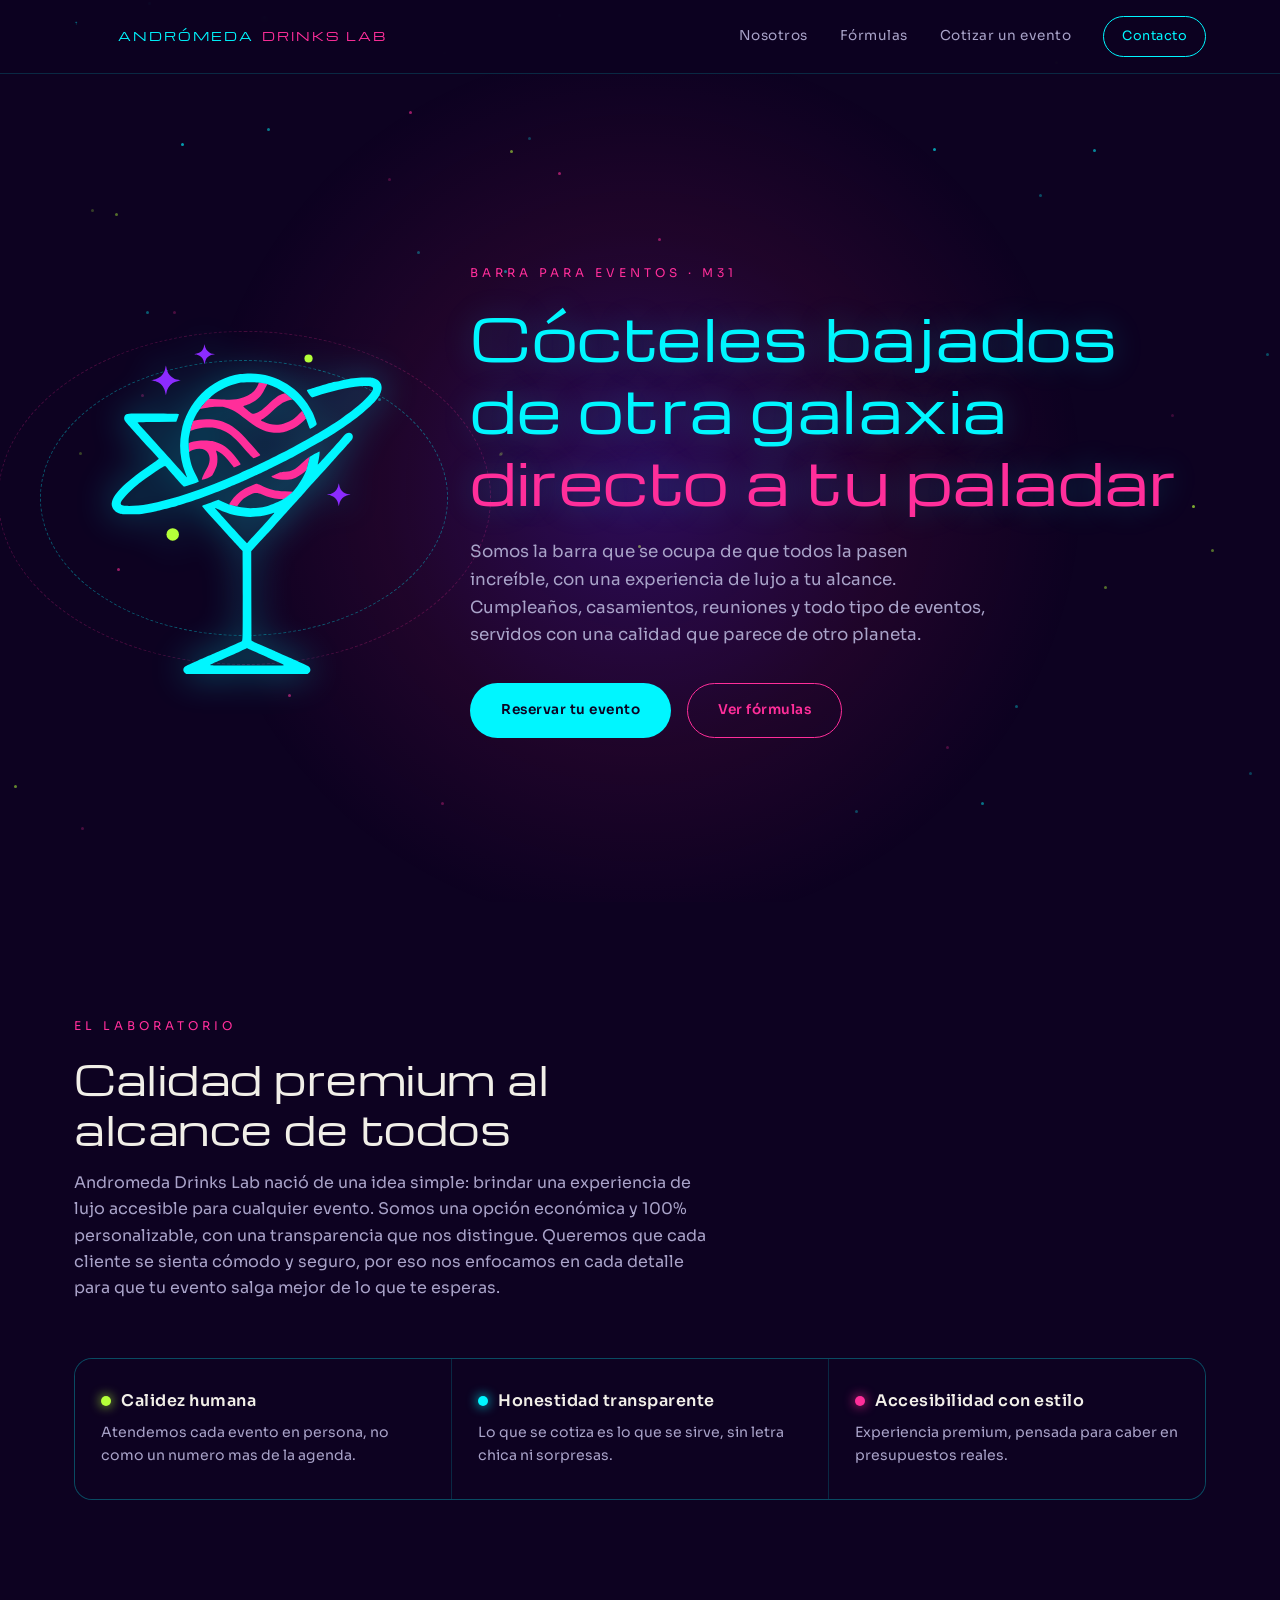
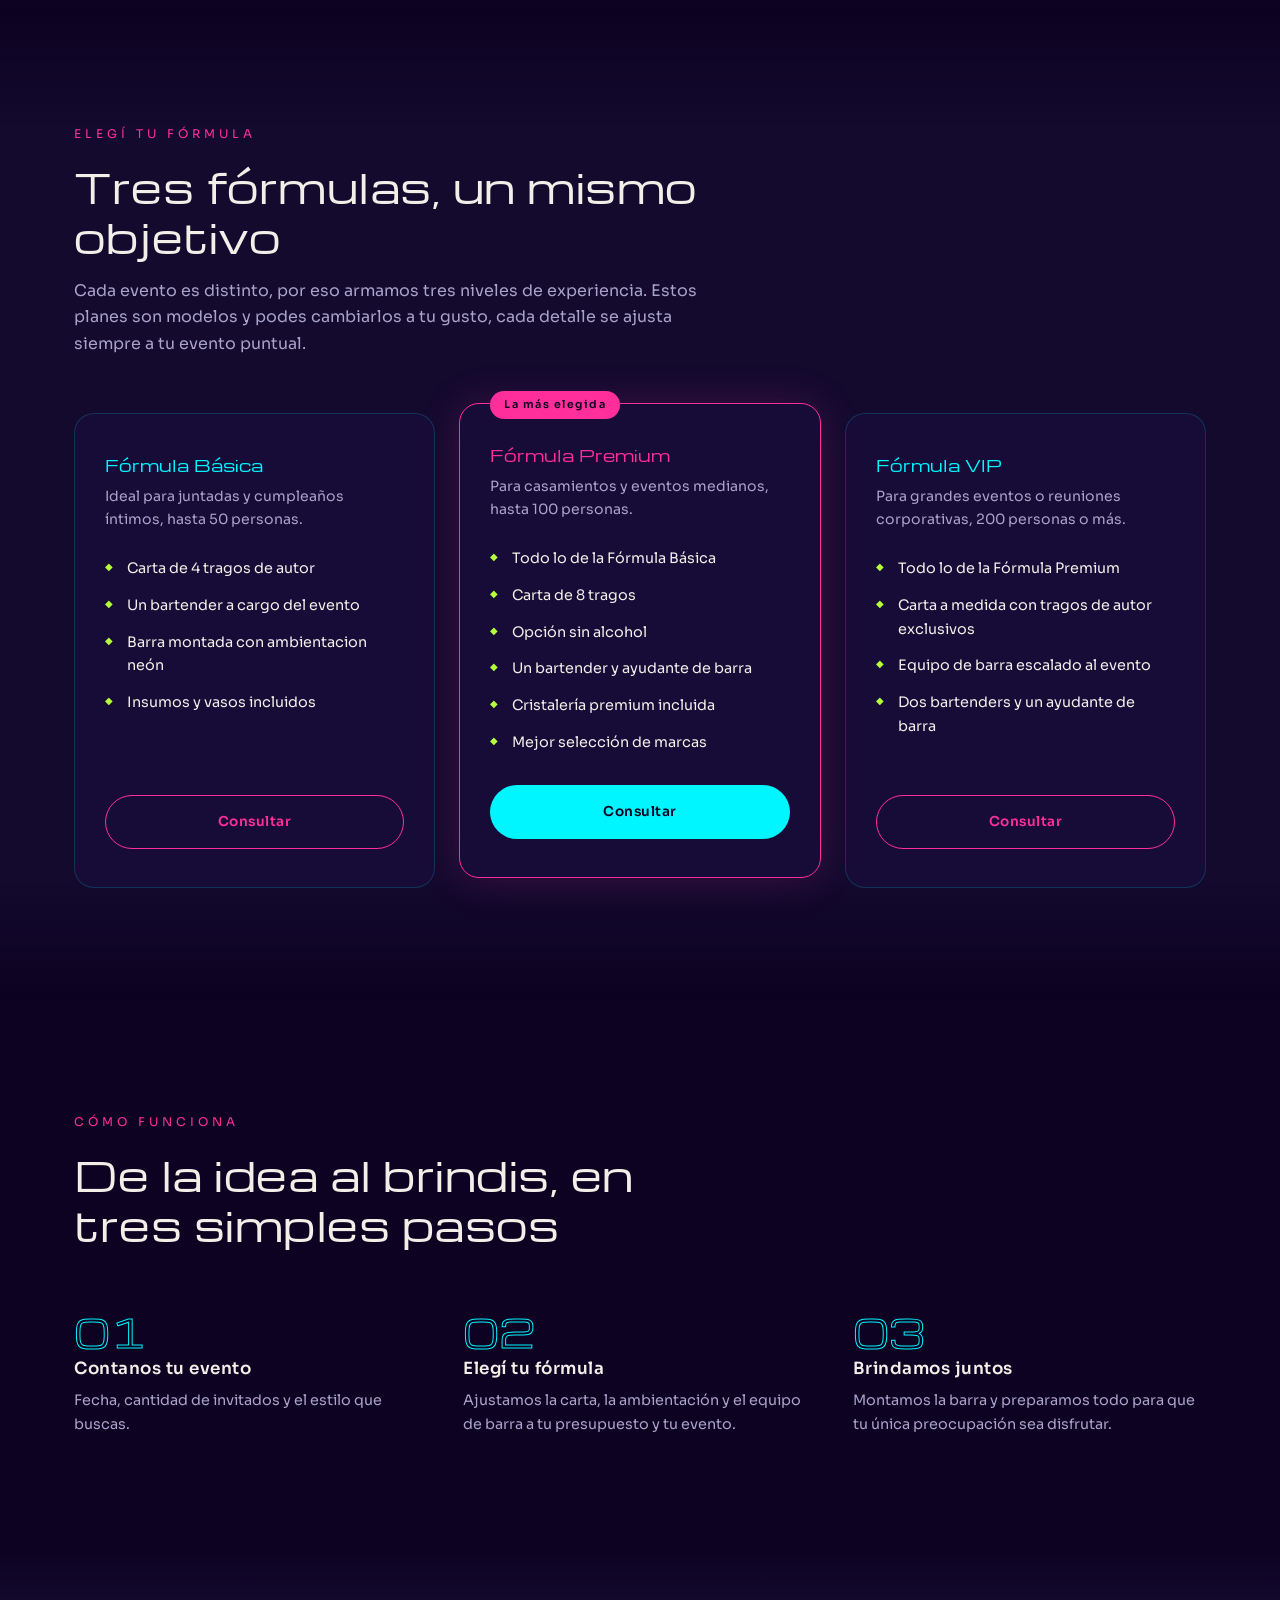
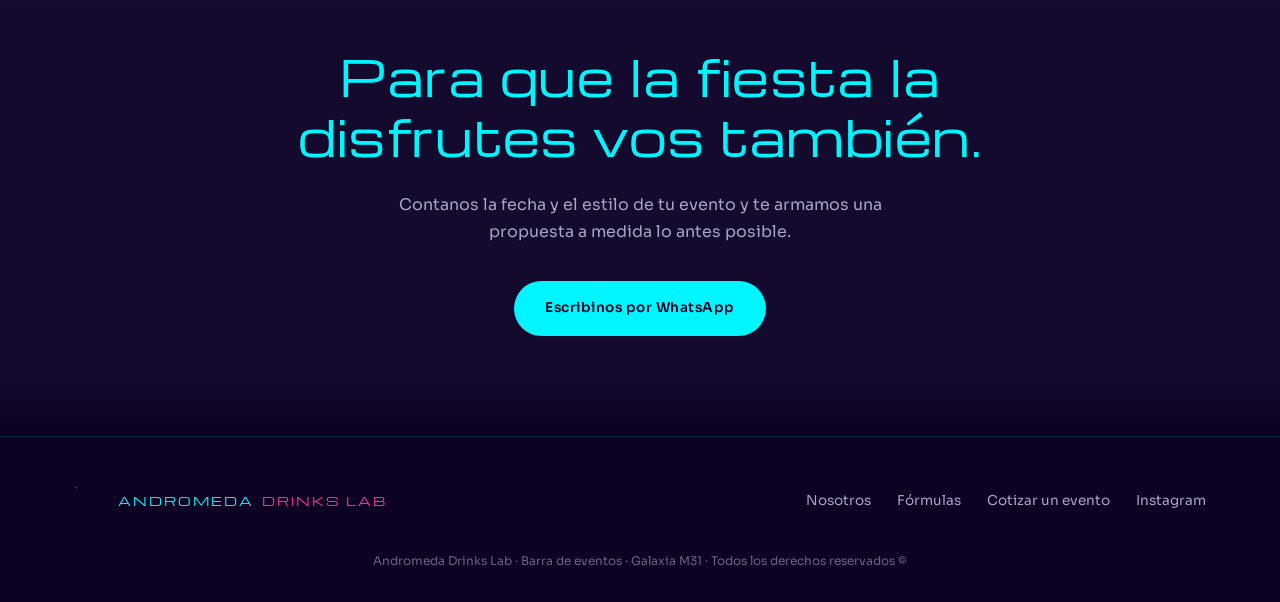
==== index.html @ 2e3776f7 "first commit" ====
<!DOCTYPE html>
<html lang="es">
<head>
<meta charset="UTF-8">
<meta name="viewport" content="width=device-width, initial-scale=1.0">
<title>Andromeda Drinks Lab — Barra de eventos</title>
<meta name="description" content="Barra de tragos profesional para eventos. Cotización a medida y atención personalizada para casamientos, cumpleaños y eventos corporativos">
<link rel="icon" type="image/svg+xml" href="andromeda-icono-color.svg">
<link rel="icon" type="image/png" href="logo.png">
<link rel="preconnect" href="https://fonts.googleapis.com">
<link rel="preconnect" href="https://fonts.gstatic.com" crossorigin>
<link href="https://fonts.googleapis.com/css2?family=Michroma&family=Sora:wght@200;300;400;500;600;700&display=swap" rel="stylesheet">
<link rel="stylesheet" href="styles.css">
</head>
<body>

<div class="stars" id="stars"></div>

<header>
  <nav>
    <div class="brand">
      <svg viewBox="0 0 500 500" xmlns="http://www.w3.org/2000/svg" aria-hidden="true">
        <path d="M 22.491758,67.799839 C 22.215700000000002,67.523781 22.256689,67.06609200000001 22.572808000000002,66.894852 C 22.720613000000004,66.814782 24.480835000000003,66.039899 26.484412000000003,65.172881 L 30.127280000000003,63.596485 L 30.155400000000004,57.043152 L 30.183520000000005,50.489819 L 27.497894000000006,47.64642 C 26.020799000000007,46.082551 24.812584000000005,44.765744 24.812970000000007,44.720182 C 24.813357000000007,44.674622 25.306905000000008,44.456286 25.909744000000007,44.234994 L 27.005816000000006,43.832644 L 27.668038000000006,44.157428 L 28.330260000000006,44.482212000000004 L 28.512136000000005,44.201463000000004 C 29.148084000000004,43.21979400000001 30.008060000000004,42.558396 31.365927000000006,42.006646 L 32.10029800000001,41.708244 L 32.67158400000001,41.997736 C 33.52323400000001,42.429300000000005 34.46952100000001,42.670816 35.69125000000001,42.76843100000001 L 36.78494700000001,42.855821000000006 L 37.33304700000001,42.234151000000004 C 37.93892700000001,41.546946000000005 38.786547000000006,40.211255 38.786547000000006,39.943706000000006 C 38.786547000000006,39.837836 38.605942000000006,39.935506000000004 38.314176,40.19906 C 37.644789,40.803812 36.940122,41.130714000000005 36.151836,41.202194000000006 C 35.470154,41.26400400000001 34.305084,41.06420800000001 34.181538,40.864306000000006 C 34.076487,40.69433000000001 35.424663,40.15866400000001 35.96475,40.155789000000006 C 36.633097,40.15218900000001 37.358912000000004,39.800760000000004 37.979525,39.18014600000001 C 38.475678,38.683994000000006 40.064084,37.650208000000006 40.330267,37.650208000000006 C 40.488569999999996,37.650208000000006 40.489101,37.910976000000005 40.332167,38.591618000000004 C 40.265806999999995,38.879475000000006 40.230658,39.134147000000006 40.254067,39.157557000000004 C 40.277477,39.180967 41.045239,38.382705 41.960206,37.383644000000004 C 44.133261,35.010863 44.121532,35.022566000000005 44.326451,35.022566000000005 C 44.575217,35.022566000000005 44.877884,35.355501000000004 44.877884,35.629144000000004 C 44.877884,35.765804 43.473738000000004,37.38785 41.444033000000005,39.595874 C 39.555415,41.650415 37.545905000000005,43.840229 36.978455000000004,44.462128 C 36.411004000000005,45.084027999999996 34.919643,46.694673 33.664318,48.041339 L 31.38191,50.489824 L 31.381634000000002,57.035643 L 31.381358000000002,63.581461 L 32.008409,63.854304 C 32.353287,64.004367 34.101108,64.762078 35.892455,65.538106 C 38.735597999999996,66.76978199999999 39.159034,66.987251 39.224872999999995,67.249574 C 39.281532999999996,67.47534499999999 39.233073,67.60448 39.030181999999996,67.76880799999999 C 38.774342,67.975974 38.335187999999995,67.987533 30.719745999999997,67.987533 C 23.569615,67.987533 22.658644999999996,67.966753 22.491735999999996,67.799844 L 22.491758,67.799839 M 35.536771,66.666888 C 35.424513000000005,66.601438 34.309258,66.09627 33.058427,65.544284 L 30.784188,64.540673 L 28.509949,65.544284 C 27.259117999999997,66.09627 26.143863,66.601442 26.031605,66.666888 C 25.893698999999998,66.747288 27.435146,66.785881 30.784188,66.785881 C 34.13323,66.785881 35.674678,66.747291 35.536771,66.666888 M 32.625987,47.542363 C 33.58373,46.512482 34.367337,45.645235 34.367337,45.615147 C 34.367337,45.585057 33.977669,45.667947 33.501409,45.799341 C 32.869328,45.973726 32.264554000000004,46.038534999999996 31.261941000000004,46.039327 C 29.722208000000002,46.040527 28.778304000000006,45.858042 27.500063000000004,45.311976 C 27.040460000000003,45.115634 26.645177000000004,44.974235 26.621656000000005,44.997756 C 26.554446000000006,45.064966000000005 30.701517000000006,49.482622000000006 30.798236000000006,49.44684 C 30.845756000000005,49.42926 31.668245000000006,48.572244000000005 32.62598700000001,47.542363 L 32.625987,47.542363 M 33.208523,44.747564000000004 C 33.608352,44.643959 34.28795,44.392842 34.718742,44.18952900000001 C 35.370436,43.88195900000001 35.451845,43.81305700000001 35.203405,43.779320000000006 C 34.224484999999994,43.646387000000004 33.38675,43.44381800000001 32.732104,43.181746000000004 C 31.992045,42.88548 31.982827999999998,42.884876000000006 31.359579,43.091886 C 30.919381,43.238096000000006 30.543832000000002,43.488579 30.101241,43.93117 C 29.424625000000002,44.607786000000004 29.351402,44.767895 29.679384000000002,44.853606 C 30.216133000000003,44.993873 32.525808000000005,44.924476 33.208523,44.747563 L 33.208523,44.747564000000004 M 20.39305699999997,48.87738100000002 C 19.88349399999997,48.36781800000002 20.22521199999997,47.563560000000024 20.95128199999997,47.563560000000024 C 21.40296199999997,47.563560000000024 21.70687799999997,47.88889200000003 21.70687799999997,48.372401000000025 C 21.70687799999997,49.03862700000003 20.874308999999972,49.35863400000002 20.39305699999997,48.87738100000003 L 20.39305699999997,48.87738100000002 M 13.74427599999997,45.64092700000002 C 13.24886699999997,45.49749800000002 12.74900699999997,44.896481000000016 12.74900699999997,44.44424300000002 C 12.74900699999997,43.31440100000002 14.58817099999997,41.46973600000002 17.91471299999997,39.26308500000002 C 18.48950899999997,38.881796000000016 18.95979799999997,38.536633000000016 18.95979799999997,38.496057000000015 C 18.95979799999997,38.455477000000016 17.99032599999997,37.375168000000016 16.805415999999973,36.095360000000014 C 15.620505999999972,34.815553000000016 14.590680999999972,33.64750700000001 14.516916999999973,33.49970200000001 C 14.417446999999973,33.30039400000001 14.417946999999973,33.15382300000002 14.518816999999972,32.93237000000001 L 14.654865999999972,32.633775000000014 L 18.18890499999997,32.633775000000014 L 21.72294399999997,32.633775000000014 L 21.63922399999997,32.90251100000001 C 21.36320699999997,33.78854600000001 21.64592399999997,33.70871900000001 18.78356099999997,33.70871900000001 C 17.36957799999997,33.70871900000001 16.21268199999997,33.75240900000001 16.21268199999997,33.80580900000001 C 16.21268199999997,33.859209000000014 16.37866599999997,34.060761000000014 16.58153499999997,34.25370200000001 C 16.78440399999997,34.44664300000001 18.24484099999997,36.01506400000001 19.82694999999997,37.73908300000001 C 21.409059999999972,39.463102000000006 22.722475999999972,40.85470000000001 22.74565199999997,40.831523000000004 C 22.76883199999997,40.808343 22.67565199999997,40.527779 22.53859699999997,40.20803900000001 C 21.90532999999997,38.73068500000001 21.74946299999997,36.18647300000001 22.18732999999997,34.47431100000001 C 23.01913599999997,31.221762000000005 25.39756799999997,28.72921300000001 28.63426399999997,27.71805400000001 C 29.40504799999997,27.47725800000001 29.77172299999997,27.43885100000001 31.261905999999968,27.442830000000008 C 32.911213999999966,27.44723000000001 33.050020999999965,27.466700000000007 34.174097999999965,27.851332000000006 C 36.63513899999997,28.693429000000005 38.506488999999966,30.36836900000001 39.56076499999997,32.672630000000005 C 40.17072299999997,34.005774 40.17059299999997,34.004129000000006 39.688627999999966,34.30200000000001 C 39.21824699999996,34.592712000000006 39.085373999999966,34.561141000000006 38.97795399999997,34.133146 C 38.93730399999997,33.971195 38.85042699999997,33.697651 38.78488799999997,33.525271000000004 L 38.66572699999997,33.211853000000005 L 38.11006899999997,33.700963 C 36.94532399999997,34.726212000000004 35.250570999999965,35.253769 33.85264199999997,35.026250000000005 C 32.890691999999966,34.869689 31.852537999999967,34.323885000000004 30.601728999999967,33.3171 C 30.012025999999967,32.842444 29.180298999999966,32.295376000000005 28.753446999999966,32.101393 C 28.041941999999967,31.77805 27.842130999999966,31.744679 26.352519999999966,31.700407000000002 L 24.727686999999968,31.652117 L 24.486684999999966,31.993648 C 24.354133999999966,32.181489 24.099679999999967,32.624921 23.921232999999965,32.979051 C 23.640869999999964,33.535433 23.626616999999964,33.610368 23.816336999999965,33.530525 C 24.222509999999964,33.359589 26.003787999999965,33.318799999999996 26.755364999999966,33.463224999999994 C 27.164693999999965,33.54188499999999 27.882612999999967,33.793654 28.350739999999966,34.02271699999999 C 29.193762999999965,34.43522399999999 29.951165999999965,35.12401199999999 31.969502999999968,37.31364899999999 L 32.595100999999964,37.992341999999994 L 32.23303099999996,38.17957599999999 C 32.03389199999996,38.28255499999999 31.79372299999996,38.36680999999999 31.699320999999962,38.36680999999999 C 31.604920999999962,38.36680999999999 31.05361099999996,37.84277499999999 30.474191999999963,37.202286999999984 C 29.894771999999964,36.561798999999986 29.203442999999965,35.85486499999998 28.937903999999964,35.63132299999998 C 27.800279999999965,34.67361999999998 26.074722999999963,34.195042999999984 24.605511999999965,34.42975099999998 C 23.233479999999965,34.64893399999998 23.071852999999965,34.812640999999985 23.034795999999965,36.020682999999984 C 23.022765999999965,36.412899999999986 23.051685999999965,36.469450999999985 23.229414999999964,36.40124999999998 C 23.809748999999965,36.17855499999998 24.720232999999965,36.07341599999998 25.566242999999965,36.131402999999985 C 27.133184999999965,36.23880299999998 28.414562999999966,37.046818999999985 29.570483999999965,38.65640999999999 L 29.966234999999966,39.20748399999999 L 29.528009999999966,39.390585999999985 C 29.286985999999967,39.49129199999999 29.049021999999965,39.557439999999986 28.999202999999966,39.53758099999998 C 28.949382999999965,39.51772099999998 28.669548999999964,39.20656699999998 28.377347999999966,38.84612399999998 C 27.870573999999966,38.220995999999985 26.937333999999964,37.41130399999998 26.723593999999967,37.41130399999998 C 26.668303999999967,37.41130399999998 26.678203999999965,37.61100399999998 26.745603999999968,37.85508199999998 C 26.91953999999997,38.48502599999998 26.81306399999997,39.283822999999984 26.449242999999967,40.07852299999998 C 26.136088999999966,40.762543999999984 25.96771399999997,40.89653099999998 25.080977999999966,41.16735099999998 C 24.691131999999968,41.286414999999984 24.733659999999965,41.064028999999984 25.309900999999968,39.97028799999998 C 25.88387199999997,38.88085799999998 25.96112699999997,38.205035999999986 25.57136999999997,37.682997999999984 C 25.218552999999968,37.21043799999998 24.79308799999997,37.11518899999999 23.83910199999997,37.29519299999998 C 23.21362199999997,37.41321199999998 23.020666999999968,37.49691699999998 23.020666999999968,37.650232999999986 C 23.020666999999968,38.13445499999999 23.53750599999997,39.80300599999998 23.921817999999966,40.55948699999998 C 24.152638999999965,41.01383599999998 24.316632999999968,41.41043599999998 24.286248999999966,41.44081899999998 C 24.172592999999967,41.55447499999998 22.643512999999967,42.06900599999998 22.447902999999965,42.05941699999998 C 22.335930999999963,42.053916999999984 21.713359999999966,41.46270899999998 21.064410999999964,40.745595999999985 C 20.415460999999965,40.02848299999999 19.829351999999965,39.441754999999986 19.761945999999963,39.441754999999986 C 19.552224999999964,39.441754999999986 17.298211999999964,40.99236999999999 16.05911299999996,41.989063999999985 C 14.83759099999996,42.97161999999999 13.94335799999996,43.96293799999999 13.94335799999996,44.33451999999998 C 13.94335799999996,45.182211999999986 18.67791599999996,44.43821699999998 23.43870099999996,42.842407999999985 C 30.03698399999996,40.63067299999999 39.503568999999956,35.97061399999998 44.15833199999996,32.642879999999984 C 45.54179399999996,31.653829999999985 47.01282899999996,30.311463999999983 47.40035799999996,29.684428999999984 C 47.76723599999996,29.090807999999985 47.60716499999996,28.996666999999984 46.267448999999964,29.018140999999982 C 45.002793999999966,29.038410999999982 43.04293699999997,29.41421899999998 40.876690999999965,30.051830999999982 L 39.443431999999966,30.473695999999983 L 39.11390199999997,30.093839999999982 C 38.93265999999997,29.884918999999982 38.80131699999997,29.663145999999983 38.822028999999965,29.601011999999983 C 38.962304999999965,29.180184999999984 44.709296999999964,27.858831999999982 46.407541999999964,27.856944999999982 C 48.31462799999996,27.854844999999983 49.11347899999996,28.71805399999998 48.45782599999996,30.07245199999998 C 46.88704299999996,33.31725799999998 33.87717399999996,40.548085999999984 23.33149499999996,44.03755699999998 C 19.05804699999996,45.45160299999998 15.275385999999962,46.08421299999998 13.744243999999961,45.64092499999998 L 13.74427599999997,45.64092700000002 M 36.278349,33.672251 C 36.639649999999996,33.500077000000005 37.203996,33.120413 37.532451,32.828553 C 38.112173,32.313423 38.124402,32.289124 37.950485,31.997929 C 37.851945,31.832946 37.570179,31.481317 37.32433,31.216532 L 36.877333,30.735105 L 36.249386,30.920799000000002 C 35.373867000000004,31.179703000000003 35.244640000000004,31.261066000000003 34.367337,32.10575 C 33.940345,32.516866 33.350529,32.989670000000004 33.056634,33.156425 L 32.52228,33.459617 L 33.056634,33.689618 C 33.350529,33.816119 33.671609000000004,33.951795000000004 33.770145,33.991121 C 34.201827,34.163405 35.628212,33.982021 36.278349,33.672251 M 32.353255,32.386547 C 32.619788,32.250572 33.259707,31.744814 33.775296,31.26264 C 34.416447,30.663043000000002 34.908764999999995,30.312834000000002 35.332978,30.154588 L 35.953226,29.923215 L 35.29553,29.54692 C 34.686527,29.198484 33.753483,28.811749 33.521841,28.811749 C 33.467481,28.811749 33.319619,29.040174999999998 33.193254,29.319361999999998 C 33.066889,29.598549 32.767720000000004,30.051727 32.528435,30.326424999999997 C 32.096588000000004,30.822179999999996 30.828414000000002,31.558829999999997 30.406796,31.558829999999997 C 30.070146,31.558829999999997 30.149850999999998,31.698024999999998 30.761218,32.177786 C 31.412881,32.689169 31.689075,32.725386 32.353255,32.386547 M 30.246715999999996,30.542315 C 31.078418999999997,30.265648 31.675852999999996,29.829652999999997 32.099332,29.190317 C 32.423497999999995,28.700915000000002 32.440186999999995,28.633057 32.261036,28.532799 C 31.931645999999997,28.348463000000002 29.733686,28.526599 28.813456,28.812249 C 27.864545999999997,29.106778000000002 26.742594999999998,29.699676 26.126095,30.232393000000002 L 25.708061,30.593616 L 26.364972,30.607326 C 26.726272,30.614826 27.263745,30.667396 27.559354000000003,30.724064000000002 C 28.294837,30.865054 29.527041000000004,30.781724 30.246716000000003,30.542318 L 30.246715999999996,30.542315 M 42.941084999999994,44.744986999999995 C 42.906845,44.68576699999999 42.811963999999996,44.43005599999999 42.730247999999996,44.176731 C 42.605424,43.789773 42.484812999999995,43.673393999999995 41.975789999999996,43.448747999999995 C 41.383255,43.187245999999995 41.377247,43.17951299999999 41.703087999999994,43.09773199999999 C 42.253933999999994,42.959478999999995 42.58868,42.671544999999995 42.736411,42.20891399999999 C 42.933916999999994,41.59040699999999 43.049752999999995,41.511520999999995 43.142225999999994,41.93254699999999 C 43.261692,42.47646999999999 43.63851699999999,42.88239399999999 44.172501,43.04237899999999 L 44.648664,43.18504099999999 L 44.016794999999995,43.49314799999999 C 43.479150999999995,43.755309999999994 43.356477,43.879645999999994 43.194137,44.32695299999999 C 43.089202,44.616086999999986 42.975328999999995,44.80420199999999 42.941085,44.74498699999999 L 42.941084999999994,44.744986999999995 M 19.709252,29.406227 C 19.488601,28.883961 19.376617,28.771359 18.844184,28.536381 L 18.232578,28.266463 L 18.8378,28.010764 C 19.369944,27.785939000000003 19.477335,27.678251000000003 19.727205,27.118895000000002 L 20.011389,26.482724 L 20.144969,26.841039000000002 C 20.415357,27.566329000000003 20.564287,27.740774000000002 21.132255,27.997463000000003 L 21.712508,28.259705000000004 L 21.126048,28.538437000000005 C 20.632916,28.772813000000006 20.498891,28.911774000000005 20.283846,29.411661000000006 C 20.143187,29.738632000000006 20.01339,30.006153000000005 19.995408,30.006153000000005 C 19.977428,30.006153000000005 19.848656000000002,29.736186000000004 19.709252000000003,29.406227000000005 L 19.709252,29.406227 M 24.930486,25.64294 C 24.820108,25.308493 24.673369,25.154753 24.30869,24.991482 L 23.831366,24.777777 L 24.273819,24.631755000000002 C 24.612665,24.519925 24.766036,24.37458 24.928791,24.011056000000004 L 25.141309,23.536380000000005 L 25.364966,23.994326000000004 C 25.501772,24.274442000000004 25.74164,24.524089000000004 25.98267,24.637212000000005 L 26.376718,24.822150000000004 L 25.98267,24.995527000000003 C 25.755903,25.095297000000002 25.50433,25.337702000000004 25.390062,25.566527000000004 C 25.10957,26.128223000000006 25.091628,26.131206000000006 24.930486000000002,25.642937000000003 L 24.930486,25.64294 M 38.627302,25.746188 C 38.497527,25.616412 38.536512,25.168127 38.691002,25.013633 C 39.077185,24.62745 39.735352,25.222994 39.386679,25.643119 C 39.232620000000004,25.828749 38.772336,25.891222 38.627302,25.746188" fill="#00F6FF" fill-rule="evenodd"/>
      </svg>
      <div class="brand-word">ANDRÓMEDA<span>DRINKS LAB</span></div>
    </div>
    <button class="nav-toggle" id="navToggle" aria-label="Abrir menú" aria-expanded="false">&#9776;</button>
    <div class="nav-links" id="navLinks">
      <a href="#proposito">Nosotros</a>
      <a href="#planes">Fórmulas</a>
      <a href="#proceso">Cotizar un evento</a>
      <a href="https://wa.me/5491149477907" target="_blank" rel="noopener noreferrer" class="nav-cta">Contacto</a>
    </div>
  </nav>
</header>

<main>
  <section class="hero">
    <div class="hero-glow" aria-hidden="true"></div>
    <div class="wrap hero-inner">
      <div class="hero-icon-wrap">
        <div class="orbit-ring" aria-hidden="true"></div>
        <div class="orbit-ring two" aria-hidden="true"></div>
        <svg viewBox="0 0 500 500" xmlns="http://www.w3.org/2000/svg" aria-hidden="true">
          <path d="M 22.491758,67.799839 C 22.215700000000002,67.523781 22.256689,67.06609200000001 22.572808000000002,66.894852 C 22.720613000000004,66.814782 24.480835000000003,66.039899 26.484412000000003,65.172881 L 30.127280000000003,63.596485 L 30.155400000000004,57.043152 L 30.183520000000005,50.489819 L 27.497894000000006,47.64642 C 26.020799000000007,46.082551 24.812584000000005,44.765744 24.812970000000007,44.720182 C 24.813357000000007,44.674622 25.306905000000008,44.456286 25.909744000000007,44.234994 L 27.005816000000006,43.832644 L 27.668038000000006,44.157428 L 28.330260000000006,44.482212000000004 L 28.512136000000005,44.201463000000004 C 29.148084000000004,43.21979400000001 30.008060000000004,42.558396 31.365927000000006,42.006646 L 32.10029800000001,41.708244 L 32.67158400000001,41.997736 C 33.52323400000001,42.429300000000005 34.46952100000001,42.670816 35.69125000000001,42.76843100000001 L 36.78494700000001,42.855821000000006 L 37.33304700000001,42.234151000000004 C 37.93892700000001,41.546946000000005 38.786547000000006,40.211255 38.786547000000006,39.943706000000006 C 38.786547000000006,39.837836 38.605942000000006,39.935506000000004 38.314176,40.19906 C 37.644789,40.803812 36.940122,41.130714000000005 36.151836,41.202194000000006 C 35.470154,41.26400400000001 34.305084,41.06420800000001 34.181538,40.864306000000006 C 34.076487,40.69433000000001 35.424663,40.15866400000001 35.96475,40.155789000000006 C 36.633097,40.15218900000001 37.358912000000004,39.800760000000004 37.979525,39.18014600000001 C 38.475678,38.683994000000006 40.064084,37.650208000000006 40.330267,37.650208000000006 C 40.488569999999996,37.650208000000006 40.489101,37.910976000000005 40.332167,38.591618000000004 C 40.265806999999995,38.879475000000006 40.230658,39.134147000000006 40.254067,39.157557000000004 C 40.277477,39.180967 41.045239,38.382705 41.960206,37.383644000000004 C 44.133261,35.010863 44.121532,35.022566000000005 44.326451,35.022566000000005 C 44.575217,35.022566000000005 44.877884,35.355501000000004 44.877884,35.629144000000004 C 44.877884,35.765804 43.473738000000004,37.38785 41.444033000000005,39.595874 C 39.555415,41.650415 37.545905000000005,43.840229 36.978455000000004,44.462128 C 36.411004000000005,45.084027999999996 34.919643,46.694673 33.664318,48.041339 L 31.38191,50.489824 L 31.381634000000002,57.035643 L 31.381358000000002,63.581461 L 32.008409,63.854304 C 32.353287,64.004367 34.101108,64.762078 35.892455,65.538106 C 38.735597999999996,66.76978199999999 39.159034,66.987251 39.224872999999995,67.249574 C 39.281532999999996,67.47534499999999 39.233073,67.60448 39.030181999999996,67.76880799999999 C 38.774342,67.975974 38.335187999999995,67.987533 30.719745999999997,67.987533 C 23.569615,67.987533 22.658644999999996,67.966753 22.491735999999996,67.799844 L 22.491758,67.799839 M 35.536771,66.666888 C 35.424513000000005,66.601438 34.309258,66.09627 33.058427,65.544284 L 30.784188,64.540673 L 28.509949,65.544284 C 27.259117999999997,66.09627 26.143863,66.601442 26.031605,66.666888 C 25.893698999999998,66.747288 27.435146,66.785881 30.784188,66.785881 C 34.13323,66.785881 35.674678,66.747291 35.536771,66.666888 M 32.625987,47.542363 C 33.58373,46.512482 34.367337,45.645235 34.367337,45.615147 C 34.367337,45.585057 33.977669,45.667947 33.501409,45.799341 C 32.869328,45.973726 32.264554000000004,46.038534999999996 31.261941000000004,46.039327 C 29.722208000000002,46.040527 28.778304000000006,45.858042 27.500063000000004,45.311976 C 27.040460000000003,45.115634 26.645177000000004,44.974235 26.621656000000005,44.997756 C 26.554446000000006,45.064966000000005 30.701517000000006,49.482622000000006 30.798236000000006,49.44684 C 30.845756000000005,49.42926 31.668245000000006,48.572244000000005 32.62598700000001,47.542363 L 32.625987,47.542363 M 33.208523,44.747564000000004 C 33.608352,44.643959 34.28795,44.392842 34.718742,44.18952900000001 C 35.370436,43.88195900000001 35.451845,43.81305700000001 35.203405,43.779320000000006 C 34.224484999999994,43.646387000000004 33.38675,43.44381800000001 32.732104,43.181746000000004 C 31.992045,42.88548 31.982827999999998,42.884876000000006 31.359579,43.091886 C 30.919381,43.238096000000006 30.543832000000002,43.488579 30.101241,43.93117 C 29.424625000000002,44.607786000000004 29.351402,44.767895 29.679384000000002,44.853606 C 30.216133000000003,44.993873 32.525808000000005,44.924476 33.208523,44.747563 L 33.208523,44.747564000000004 M 20.39305699999997,48.87738100000002 C 19.88349399999997,48.36781800000002 20.22521199999997,47.563560000000024 20.95128199999997,47.563560000000024 C 21.40296199999997,47.563560000000024 21.70687799999997,47.88889200000003 21.70687799999997,48.372401000000025 C 21.70687799999997,49.03862700000003 20.874308999999972,49.35863400000002 20.39305699999997,48.87738100000003 L 20.39305699999997,48.87738100000002 M 13.74427599999997,45.64092700000002 C 13.24886699999997,45.49749800000002 12.74900699999997,44.896481000000016 12.74900699999997,44.44424300000002 C 12.74900699999997,43.31440100000002 14.58817099999997,41.46973600000002 17.91471299999997,39.26308500000002 C 18.48950899999997,38.881796000000016 18.95979799999997,38.536633000000016 18.95979799999997,38.496057000000015 C 18.95979799999997,38.455477000000016 17.99032599999997,37.375168000000016 16.805415999999973,36.095360000000014 C 15.620505999999972,34.815553000000016 14.590680999999972,33.64750700000001 14.516916999999973,33.49970200000001 C 14.417446999999973,33.30039400000001 14.417946999999973,33.15382300000002 14.518816999999972,32.93237000000001 L 14.654865999999972,32.633775000000014 L 18.18890499999997,32.633775000000014 L 21.72294399999997,32.633775000000014 L 21.63922399999997,32.90251100000001 C 21.36320699999997,33.78854600000001 21.64592399999997,33.70871900000001 18.78356099999997,33.70871900000001 C 17.36957799999997,33.70871900000001 16.21268199999997,33.75240900000001 16.21268199999997,33.80580900000001 C 16.21268199999997,33.859209000000014 16.37866599999997,34.060761000000014 16.58153499999997,34.25370200000001 C 16.78440399999997,34.44664300000001 18.24484099999997,36.01506400000001 19.82694999999997,37.73908300000001 C 21.409059999999972,39.463102000000006 22.722475999999972,40.85470000000001 22.74565199999997,40.831523000000004 C 22.76883199999997,40.808343 22.67565199999997,40.527779 22.53859699999997,40.20803900000001 C 21.90532999999997,38.73068500000001 21.74946299999997,36.18647300000001 22.18732999999997,34.47431100000001 C 23.01913599999997,31.221762000000005 25.39756799999997,28.72921300000001 28.63426399999997,27.71805400000001 C 29.40504799999997,27.47725800000001 29.77172299999997,27.43885100000001 31.261905999999968,27.442830000000008 C 32.911213999999966,27.44723000000001 33.050020999999965,27.466700000000007 34.174097999999965,27.851332000000006 C 36.63513899999997,28.693429000000005 38.506488999999966,30.36836900000001 39.56076499999997,32.672630000000005 C 40.17072299999997,34.005774 40.17059299999997,34.004129000000006 39.688627999999966,34.30200000000001 C 39.21824699999996,34.592712000000006 39.085373999999966,34.561141000000006 38.97795399999997,34.133146 C 38.93730399999997,33.971195 38.85042699999997,33.697651 38.78488799999997,33.525271000000004 L 38.66572699999997,33.211853000000005 L 38.11006899999997,33.700963 C 36.94532399999997,34.726212000000004 35.250570999999965,35.253769 33.85264199999997,35.026250000000005 C 32.890691999999966,34.869689 31.852537999999967,34.323885000000004 30.601728999999967,33.3171 C 30.012025999999967,32.842444 29.180298999999966,32.295376000000005 28.753446999999966,32.101393 C 28.041941999999967,31.77805 27.842130999999966,31.744679 26.352519999999966,31.700407000000002 L 24.727686999999968,31.652117 L 24.486684999999966,31.993648 C 24.354133999999966,32.181489 24.099679999999967,32.624921 23.921232999999965,32.979051 C 23.640869999999964,33.535433 23.626616999999964,33.610368 23.816336999999965,33.530525 C 24.222509999999964,33.359589 26.003787999999965,33.318799999999996 26.755364999999966,33.463224999999994 C 27.164693999999965,33.54188499999999 27.882612999999967,33.793654 28.350739999999966,34.02271699999999 C 29.193762999999965,34.43522399999999 29.951165999999965,35.12401199999999 31.969502999999968,37.31364899999999 L 32.595100999999964,37.992341999999994 L 32.23303099999996,38.17957599999999 C 32.03389199999996,38.28255499999999 31.79372299999996,38.36680999999999 31.699320999999962,38.36680999999999 C 31.604920999999962,38.36680999999999 31.05361099999996,37.84277499999999 30.474191999999963,37.202286999999984 C 29.894771999999964,36.561798999999986 29.203442999999965,35.85486499999998 28.937903999999964,35.63132299999998 C 27.800279999999965,34.67361999999998 26.074722999999963,34.195042999999984 24.605511999999965,34.42975099999998 C 23.233479999999965,34.64893399999998 23.071852999999965,34.812640999999985 23.034795999999965,36.020682999999984 C 23.022765999999965,36.412899999999986 23.051685999999965,36.469450999999985 23.229414999999964,36.40124999999998 C 23.809748999999965,36.17855499999998 24.720232999999965,36.07341599999998 25.566242999999965,36.131402999999985 C 27.133184999999965,36.23880299999998 28.414562999999966,37.046818999999985 29.570483999999965,38.65640999999999 L 29.966234999999966,39.20748399999999 L 29.528009999999966,39.390585999999985 C 29.286985999999967,39.49129199999999 29.049021999999965,39.557439999999986 28.999202999999966,39.53758099999998 C 28.949382999999965,39.51772099999998 28.669548999999964,39.20656699999998 28.377347999999966,38.84612399999998 C 27.870573999999966,38.220995999999985 26.937333999999964,37.41130399999998 26.723593999999967,37.41130399999998 C 26.668303999999967,37.41130399999998 26.678203999999965,37.61100399999998 26.745603999999968,37.85508199999998 C 26.91953999999997,38.48502599999998 26.81306399999997,39.283822999999984 26.449242999999967,40.07852299999998 C 26.136088999999966,40.762543999999984 25.96771399999997,40.89653099999998 25.080977999999966,41.16735099999998 C 24.691131999999968,41.286414999999984 24.733659999999965,41.064028999999984 25.309900999999968,39.97028799999998 C 25.88387199999997,38.88085799999998 25.96112699999997,38.205035999999986 25.57136999999997,37.682997999999984 C 25.218552999999968,37.21043799999998 24.79308799999997,37.11518899999999 23.83910199999997,37.29519299999998 C 23.21362199999997,37.41321199999998 23.020666999999968,37.49691699999998 23.020666999999968,37.650232999999986 C 23.020666999999968,38.13445499999999 23.53750599999997,39.80300599999998 23.921817999999966,40.55948699999998 C 24.152638999999965,41.01383599999998 24.316632999999968,41.41043599999998 24.286248999999966,41.44081899999998 C 24.172592999999967,41.55447499999998 22.643512999999967,42.06900599999998 22.447902999999965,42.05941699999998 C 22.335930999999963,42.053916999999984 21.713359999999966,41.46270899999998 21.064410999999964,40.745595999999985 C 20.415460999999965,40.02848299999999 19.829351999999965,39.441754999999986 19.761945999999963,39.441754999999986 C 19.552224999999964,39.441754999999986 17.298211999999964,40.99236999999999 16.05911299999996,41.989063999999985 C 14.83759099999996,42.97161999999999 13.94335799999996,43.96293799999999 13.94335799999996,44.33451999999998 C 13.94335799999996,45.182211999999986 18.67791599999996,44.43821699999998 23.43870099999996,42.842407999999985 C 30.03698399999996,40.63067299999999 39.503568999999956,35.97061399999998 44.15833199999996,32.642879999999984 C 45.54179399999996,31.653829999999985 47.01282899999996,30.311463999999983 47.40035799999996,29.684428999999984 C 47.76723599999996,29.090807999999985 47.60716499999996,28.996666999999984 46.267448999999964,29.018140999999982 C 45.002793999999966,29.038410999999982 43.04293699999997,29.41421899999998 40.876690999999965,30.051830999999982 L 39.443431999999966,30.473695999999983 L 39.11390199999997,30.093839999999982 C 38.93265999999997,29.884918999999982 38.80131699999997,29.663145999999983 38.822028999999965,29.601011999999983 C 38.962304999999965,29.180184999999984 44.709296999999964,27.858831999999982 46.407541999999964,27.856944999999982 C 48.31462799999996,27.854844999999983 49.11347899999996,28.71805399999998 48.45782599999996,30.07245199999998 C 46.88704299999996,33.31725799999998 33.87717399999996,40.548085999999984 23.33149499999996,44.03755699999998 C 19.05804699999996,45.45160299999998 15.275385999999962,46.08421299999998 13.744243999999961,45.64092499999998 L 13.74427599999997,45.64092700000002 M 36.278349,33.672251 C 36.639649999999996,33.500077000000005 37.203996,33.120413 37.532451,32.828553 C 38.112173,32.313423 38.124402,32.289124 37.950485,31.997929 C 37.851945,31.832946 37.570179,31.481317 37.32433,31.216532 L 36.877333,30.735105 L 36.249386,30.920799000000002 C 35.373867000000004,31.179703000000003 35.244640000000004,31.261066000000003 34.367337,32.10575 C 33.940345,32.516866 33.350529,32.989670000000004 33.056634,33.156425 L 32.52228,33.459617 L 33.056634,33.689618 C 33.350529,33.816119 33.671609000000004,33.951795000000004 33.770145,33.991121 C 34.201827,34.163405 35.628212,33.982021 36.278349,33.672251 M 32.353255,32.386547 C 32.619788,32.250572 33.259707,31.744814 33.775296,31.26264 C 34.416447,30.663043000000002 34.908764999999995,30.312834000000002 35.332978,30.154588 L 35.953226,29.923215 L 35.29553,29.54692 C 34.686527,29.198484 33.753483,28.811749 33.521841,28.811749 C 33.467481,28.811749 33.319619,29.040174999999998 33.193254,29.319361999999998 C 33.066889,29.598549 32.767720000000004,30.051727 32.528435,30.326424999999997 C 32.096588000000004,30.822179999999996 30.828414000000002,31.558829999999997 30.406796,31.558829999999997 C 30.070146,31.558829999999997 30.149850999999998,31.698024999999998 30.761218,32.177786 C 31.412881,32.689169 31.689075,32.725386 32.353255,32.386547 M 30.246715999999996,30.542315 C 31.078418999999997,30.265648 31.675852999999996,29.829652999999997 32.099332,29.190317 C 32.423497999999995,28.700915000000002 32.440186999999995,28.633057 32.261036,28.532799 C 31.931645999999997,28.348463000000002 29.733686,28.526599 28.813456,28.812249 C 27.864545999999997,29.106778000000002 26.742594999999998,29.699676 26.126095,30.232393000000002 L 25.708061,30.593616 L 26.364972,30.607326 C 26.726272,30.614826 27.263745,30.667396 27.559354000000003,30.724064000000002 C 28.294837,30.865054 29.527041000000004,30.781724 30.246716000000003,30.542318 L 30.246715999999996,30.542315 M 42.941084999999994,44.744986999999995 C 42.906845,44.68576699999999 42.811963999999996,44.43005599999999 42.730247999999996,44.176731 C 42.605424,43.789773 42.484812999999995,43.673393999999995 41.975789999999996,43.448747999999995 C 41.383255,43.187245999999995 41.377247,43.17951299999999 41.703087999999994,43.09773199999999 C 42.253933999999994,42.959478999999995 42.58868,42.671544999999995 42.736411,42.20891399999999 C 42.933916999999994,41.59040699999999 43.049752999999995,41.511520999999995 43.142225999999994,41.93254699999999 C 43.261692,42.47646999999999 43.63851699999999,42.88239399999999 44.172501,43.04237899999999 L 44.648664,43.18504099999999 L 44.016794999999995,43.49314799999999 C 43.479150999999995,43.755309999999994 43.356477,43.879645999999994 43.194137,44.32695299999999 C 43.089202,44.616086999999986 42.975328999999995,44.80420199999999 42.941085,44.74498699999999 L 42.941084999999994,44.744986999999995 M 19.709252,29.406227 C 19.488601,28.883961 19.376617,28.771359 18.844184,28.536381 L 18.232578,28.266463 L 18.8378,28.010764 C 19.369944,27.785939000000003 19.477335,27.678251000000003 19.727205,27.118895000000002 L 20.011389,26.482724 L 20.144969,26.841039000000002 C 20.415357,27.566329000000003 20.564287,27.740774000000002 21.132255,27.997463000000003 L 21.712508,28.259705000000004 L 21.126048,28.538437000000005 C 20.632916,28.772813000000006 20.498891,28.911774000000005 20.283846,29.411661000000006 C 20.143187,29.738632000000006 20.01339,30.006153000000005 19.995408,30.006153000000005 C 19.977428,30.006153000000005 19.848656000000002,29.736186000000004 19.709252000000003,29.406227000000005 L 19.709252,29.406227 M 24.930486,25.64294 C 24.820108,25.308493 24.673369,25.154753 24.30869,24.991482 L 23.831366,24.777777 L 24.273819,24.631755000000002 C 24.612665,24.519925 24.766036,24.37458 24.928791,24.011056000000004 L 25.141309,23.536380000000005 L 25.364966,23.994326000000004 C 25.501772,24.274442000000004 25.74164,24.524089000000004 25.98267,24.637212000000005 L 26.376718,24.822150000000004 L 25.98267,24.995527000000003 C 25.755903,25.095297000000002 25.50433,25.337702000000004 25.390062,25.566527000000004 C 25.10957,26.128223000000006 25.091628,26.131206000000006 24.930486000000002,25.642937000000003 L 24.930486,25.64294 M 38.627302,25.746188 C 38.497527,25.616412 38.536512,25.168127 38.691002,25.013633 C 39.077185,24.62745 39.735352,25.222994 39.386679,25.643119 C 39.232620000000004,25.828749 38.772336,25.891222 38.627302,25.746188" fill="#00F6FF" fill-rule="evenodd"/>
        </svg>
        <img class="hero-logo" src="andromeda-icono-color.svg" alt="Logo de Andromeda Drinks Lab">
      </div>
      <div>
        <span class="eyebrow">Barra para eventos &middot; M31</span>
        <h1>Cócteles bajados de otra galaxia <em>directo a tu paladar</em></h1>
        <p class="lead">Somos la barra que se ocupa de que todos la pasen increíble, con una experiencia de lujo a tu alcance. Cumpleaños, casamientos, reuniones y todo tipo de eventos, servidos con una calidad que parece de otro planeta.</p>
        <div class="cta-row">
          <a href="#contacto" class="btn btn-primary">Reservar tu evento</a>
          <a href="#planes" class="btn btn-ghost">Ver fórmulas</a>
        </div>
      </div>
    </div>
  </section>

  <section id="proposito">
    <div class="wrap">
      <div class="section-head">
        <span class="eyebrow">El laboratorio</span>
        <h2>Calidad premium al alcance de todos</h2>
        <p>Andromeda Drinks Lab nació de una idea simple: brindar una experiencia de lujo accesible para cualquier evento. Somos una opción económica y 100% personalizable, con una transparencia que nos distingue. Queremos que cada cliente se sienta cómodo y seguro, por eso nos enfocamos en cada detalle para que tu evento salga mejor de lo que te esperas.</p>
      </div>
      <div class="values-grid">
        <div class="value-card">
          <h3><span class="value-dot"></span>Calidez humana</h3>
          <p>Atendemos cada evento en persona, no como un numero mas de la agenda.</p>
        </div>
        <div class="value-card">
          <h3><span class="value-dot"></span>Honestidad transparente</h3>
          <p>Lo que se cotiza es lo que se sirve, sin letra chica ni sorpresas.</p>
        </div>
        <div class="value-card">
          <h3><span class="value-dot"></span>Accesibilidad con estilo</h3>
          <p>Experiencia premium, pensada para caber en presupuestos reales.</p>
        </div>
      </div>
    </div>
  </section>

  <section id="planes" class="alt">
    <div class="wrap">
      <div class="section-head">
        <span class="eyebrow">Elegí tu fórmula</span>
        <h2>Tres fórmulas, un mismo objetivo</h2>
        <p>Cada evento es distinto, por eso armamos tres niveles de experiencia. Estos planes son modelos y podes cambiarlos a tu gusto, cada detalle se ajusta siempre a tu evento puntual.</p>
      </div>
      <div class="plans">
        <div class="plan">
          <div class="plan-name">Fórmula Básica</div>
          <p class="plan-desc">Ideal para juntadas y cumpleaños íntimos, hasta 50 personas.</p>
          <ul class="plan-features">
            <li>Carta de 4 tragos de autor</li>
            <li>Un bartender a cargo del evento</li>
            <li>Barra montada con ambientacion neón</li>
            <li>Insumos y vasos incluidos</li>
          </ul>
          <a href="#contacto" class="btn btn-ghost">Consultar</a>
        </div>
        <div class="plan featured">
          <span class="plan-tag">La más elegida</span>
          <div class="plan-name">Fórmula Premium</div>
          <p class="plan-desc">Para casamientos y eventos medianos, hasta 100 personas.</p>
          <ul class="plan-features">
            <li>Todo lo de la Fórmula Básica</li>
            <li>Carta de 8 tragos</li>
            <li>Opción sin alcohol</li>
            <li>Un bartender y ayudante de barra</li>
            <li>Cristalería premium incluida</li>
            <li>Mejor selección de marcas</li>
          </ul>
          <a href="#contacto" class="btn btn-primary">Consultar</a>
        </div>
        <div class="plan">
          <div class="plan-name">Fórmula VIP</div>
          <p class="plan-desc">Para grandes eventos o reuniones corporativas, 200 personas o más.</p>
          <ul class="plan-features">
            <li>Todo lo de la Fórmula Premium</li>
            <li>Carta a medida con tragos de autor exclusivos</li>
            <li>Equipo de barra escalado al evento</li>
            <li>Dos bartenders y un ayudante de barra</li>
          </ul>
          <a href="#contacto" class="btn btn-ghost">Consultar</a>
        </div>
      </div>
    </div>
  </section>

  <section id="proceso">
    <div class="wrap">
      <div class="section-head">
        <span class="eyebrow">Cómo funciona</span>
        <h2>De la idea al brindis, en tres simples pasos</h2>
      </div>
      <div class="steps">
        <div class="step">
          <div class="step-num">01</div>
          <h3>Contanos tu evento</h3>
          <p>Fecha, cantidad de invitados y el estilo que buscas.</p>
        </div>
        <div class="step">
          <div class="step-num">02</div>
          <h3>Elegí tu fórmula</h3>
          <p>Ajustamos la carta, la ambientación y el equipo de barra a tu presupuesto y tu evento.</p>
        </div>
        <div class="step">
          <div class="step-num">03</div>
          <h3>Brindamos juntos</h3>
          <p>Montamos la barra y preparamos todo para que tu única preocupación sea disfrutar.</p>
        </div>
      </div>
    </div>
  </section>

  <section id="contacto" class="final-cta alt">
    <div class="wrap">
      <h2>Para que la fiesta la disfrutes vos también.</h2>
      <p>Contanos la fecha y el estilo de tu evento y te armamos una propuesta a medida lo antes posible.</p>
      <a href="https://wa.me/5491149477907" target="_blank" rel="noopener noreferrer" class="btn btn-primary">Escribinos por WhatsApp</a>
    </div>
  </section>
</main>

<footer>
  <div class="wrap">
    <div class="footer-grid">
      <div class="brand">
        <svg viewBox="0 0 500 500" xmlns="http://www.w3.org/2000/svg" aria-hidden="true" width="28" height="28">
          <path d="M 22.491758,67.799839 C 22.215700000000002,67.523781 22.256689,67.06609200000001 22.572808000000002,66.894852 C 22.720613000000004,66.814782 24.480835000000003,66.039899 26.484412000000003,65.172881 L 30.127280000000003,63.596485 L 30.155400000000004,57.043152 L 30.183520000000005,50.489819 L 27.497894000000006,47.64642 C 26.020799000000007,46.082551 24.812584000000005,44.765744 24.812970000000007,44.720182 C 24.813357000000007,44.674622 25.306905000000008,44.456286 25.909744000000007,44.234994 L 27.005816000000006,43.832644 L 27.668038000000006,44.157428 L 28.330260000000006,44.482212000000004 L 28.512136000000005,44.201463000000004 C 29.148084000000004,43.21979400000001 30.008060000000004,42.558396 31.365927000000006,42.006646 L 32.10029800000001,41.708244 L 32.67158400000001,41.997736 C 33.52323400000001,42.429300000000005 34.46952100000001,42.670816 35.69125000000001,42.76843100000001 L 36.78494700000001,42.855821000000006 L 37.33304700000001,42.234151000000004 C 37.93892700000001,41.546946000000005 38.786547000000006,40.211255 38.786547000000006,39.943706000000006 C 38.786547000000006,39.837836 38.605942000000006,39.935506000000004 38.314176,40.19906 C 37.644789,40.803812 36.940122,41.130714000000005 36.151836,41.202194000000006 C 35.470154,41.26400400000001 34.305084,41.06420800000001 34.181538,40.864306000000006 C 34.076487,40.69433000000001 35.424663,40.15866400000001 35.96475,40.155789000000006 C 36.633097,40.15218900000001 37.358912000000004,39.800760000000004 37.979525,39.18014600000001 C 38.475678,38.683994000000006 40.064084,37.650208000000006 40.330267,37.650208000000006 C 40.488569999999996,37.650208000000006 40.489101,37.910976000000005 40.332167,38.591618000000004 C 40.265806999999995,38.879475000000006 40.230658,39.134147000000006 40.254067,39.157557000000004 C 40.277477,39.180967 41.045239,38.382705 41.960206,37.383644000000004 C 44.133261,35.010863 44.121532,35.022566000000005 44.326451,35.022566000000005 C 44.575217,35.022566000000005 44.877884,35.355501000000004 44.877884,35.629144000000004 C 44.877884,35.765804 43.473738000000004,37.38785 41.444033000000005,39.595874 C 39.555415,41.650415 37.545905000000005,43.840229 36.978455000000004,44.462128 C 36.411004000000005,45.084027999999996 34.919643,46.694673 33.664318,48.041339 L 31.38191,50.489824 L 31.381634000000002,57.035643 L 31.381358000000002,63.581461 L 32.008409,63.854304 C 32.353287,64.004367 34.101108,64.762078 35.892455,65.538106 C 38.735597999999996,66.76978199999999 39.159034,66.987251 39.224872999999995,67.249574 C 39.281532999999996,67.47534499999999 39.233073,67.60448 39.030181999999996,67.76880799999999 C 38.774342,67.975974 38.335187999999995,67.987533 30.719745999999997,67.987533 C 23.569615,67.987533 22.658644999999996,67.966753 22.491735999999996,67.799844 L 22.491758,67.799839 M 35.536771,66.666888 C 35.424513000000005,66.601438 34.309258,66.09627 33.058427,65.544284 L 30.784188,64.540673 L 28.509949,65.544284 C 27.259117999999997,66.09627 26.143863,66.601442 26.031605,66.666888 C 25.893698999999998,66.747288 27.435146,66.785881 30.784188,66.785881 C 34.13323,66.785881 35.674678,66.747291 35.536771,66.666888 M 32.625987,47.542363 C 33.58373,46.512482 34.367337,45.645235 34.367337,45.615147 C 34.367337,45.585057 33.977669,45.667947 33.501409,45.799341 C 32.869328,45.973726 32.264554000000004,46.038534999999996 31.261941000000004,46.039327 C 29.722208000000002,46.040527 28.778304000000006,45.858042 27.500063000000004,45.311976 C 27.040460000000003,45.115634 26.645177000000004,44.974235 26.621656000000005,44.997756 C 26.554446000000006,45.064966000000005 30.701517000000006,49.482622000000006 30.798236000000006,49.44684 C 30.845756000000005,49.42926 31.668245000000006,48.572244000000005 32.62598700000001,47.542363 L 32.625987,47.542363 M 33.208523,44.747564000000004 C 33.608352,44.643959 34.28795,44.392842 34.718742,44.18952900000001 C 35.370436,43.88195900000001 35.451845,43.81305700000001 35.203405,43.779320000000006 C 34.224484999999994,43.646387000000004 33.38675,43.44381800000001 32.732104,43.181746000000004 C 31.992045,42.88548 31.982827999999998,42.884876000000006 31.359579,43.091886 C 30.919381,43.238096000000006 30.543832000000002,43.488579 30.101241,43.93117 C 29.424625000000002,44.607786000000004 29.351402,44.767895 29.679384000000002,44.853606 C 30.216133000000003,44.993873 32.525808000000005,44.924476 33.208523,44.747563 L 33.208523,44.747564000000004 M 20.39305699999997,48.87738100000002 C 19.88349399999997,48.36781800000002 20.22521199999997,47.563560000000024 20.95128199999997,47.563560000000024 C 21.40296199999997,47.563560000000024 21.70687799999997,47.88889200000003 21.70687799999997,48.372401000000025 C 21.70687799999997,49.03862700000003 20.874308999999972,49.35863400000002 20.39305699999997,48.87738100000003 L 20.39305699999997,48.87738100000002 M 13.74427599999997,45.64092700000002 C 13.24886699999997,45.49749800000002 12.74900699999997,44.896481000000016 12.74900699999997,44.44424300000002 C 12.74900699999997,43.31440100000002 14.58817099999997,41.46973600000002 17.91471299999997,39.26308500000002 C 18.48950899999997,38.881796000000016 18.95979799999997,38.536633000000016 18.95979799999997,38.496057000000015 C 18.95979799999997,38.455477000000016 17.99032599999997,37.375168000000016 16.805415999999973,36.095360000000014 C 15.620505999999972,34.815553000000016 14.590680999999972,33.64750700000001 14.516916999999973,33.49970200000001 C 14.417446999999973,33.30039400000001 14.417946999999973,33.15382300000002 14.518816999999972,32.93237000000001 L 14.654865999999972,32.633775000000014 L 18.18890499999997,32.633775000000014 L 21.72294399999997,32.633775000000014 L 21.63922399999997,32.90251100000001 C 21.36320699999997,33.78854600000001 21.64592399999997,33.70871900000001 18.78356099999997,33.70871900000001 C 17.36957799999997,33.70871900000001 16.21268199999997,33.75240900000001 16.21268199999997,33.80580900000001 C 16.21268199999997,33.859209000000014 16.37866599999997,34.060761000000014 16.58153499999997,34.25370200000001 C 16.78440399999997,34.44664300000001 18.24484099999997,36.01506400000001 19.82694999999997,37.73908300000001 C 21.409059999999972,39.463102000000006 22.722475999999972,40.85470000000001 22.74565199999997,40.831523000000004 C 22.76883199999997,40.808343 22.67565199999997,40.527779 22.53859699999997,40.20803900000001 C 21.90532999999997,38.73068500000001 21.74946299999997,36.18647300000001 22.18732999999997,34.47431100000001 C 23.01913599999997,31.221762000000005 25.39756799999997,28.72921300000001 28.63426399999997,27.71805400000001 C 29.40504799999997,27.47725800000001 29.77172299999997,27.43885100000001 31.261905999999968,27.442830000000008 C 32.911213999999966,27.44723000000001 33.050020999999965,27.466700000000007 34.174097999999965,27.851332000000006 C 36.63513899999997,28.693429000000005 38.506488999999966,30.36836900000001 39.56076499999997,32.672630000000005 C 40.17072299999997,34.005774 40.17059299999997,34.004129000000006 39.688627999999966,34.30200000000001 C 39.21824699999996,34.592712000000006 39.085373999999966,34.561141000000006 38.97795399999997,34.133146 C 38.93730399999997,33.971195 38.85042699999997,33.697651 38.78488799999997,33.525271000000004 L 38.66572699999997,33.211853000000005 L 38.11006899999997,33.700963 C 36.94532399999997,34.726212000000004 35.250570999999965,35.253769 33.85264199999997,35.026250000000005 C 32.890691999999966,34.869689 31.852537999999967,34.323885000000004 30.601728999999967,33.3171 C 30.012025999999967,32.842444 29.180298999999966,32.295376000000005 28.753446999999966,32.101393 C 28.041941999999967,31.77805 27.842130999999966,31.744679 26.352519999999966,31.700407000000002 L 24.727686999999968,31.652117 L 24.486684999999966,31.993648 C 24.354133999999966,32.181489 24.099679999999967,32.624921 23.921232999999965,32.979051 C 23.640869999999964,33.535433 23.626616999999964,33.610368 23.816336999999965,33.530525 C 24.222509999999964,33.359589 26.003787999999965,33.318799999999996 26.755364999999966,33.463224999999994 C 27.164693999999965,33.54188499999999 27.882612999999967,33.793654 28.350739999999966,34.02271699999999 C 29.193762999999965,34.43522399999999 29.951165999999965,35.12401199999999 31.969502999999968,37.31364899999999 L 32.595100999999964,37.992341999999994 L 32.23303099999996,38.17957599999999 C 32.03389199999996,38.28255499999999 31.79372299999996,38.36680999999999 31.699320999999962,38.36680999999999 C 31.604920999999962,38.36680999999999 31.05361099999996,37.84277499999999 30.474191999999963,37.202286999999984 C 29.894771999999964,36.561798999999986 29.203442999999965,35.85486499999998 28.937903999999964,35.63132299999998 C 27.800279999999965,34.67361999999998 26.074722999999963,34.195042999999984 24.605511999999965,34.42975099999998 C 23.233479999999965,34.64893399999998 23.071852999999965,34.812640999999985 23.034795999999965,36.020682999999984 C 23.022765999999965,36.412899999999986 23.051685999999965,36.469450999999985 23.229414999999964,36.40124999999998 C 23.809748999999965,36.17855499999998 24.720232999999965,36.07341599999998 25.566242999999965,36.131402999999985 C 27.133184999999965,36.23880299999998 28.414562999999966,37.046818999999985 29.570483999999965,38.65640999999999 L 29.966234999999966,39.20748399999999 L 29.528009999999966,39.390585999999985 C 29.286985999999967,39.49129199999999 29.049021999999965,39.557439999999986 28.999202999999966,39.53758099999998 C 28.949382999999965,39.51772099999998 28.669548999999964,39.20656699999998 28.377347999999966,38.84612399999998 C 27.870573999999966,38.220995999999985 26.937333999999964,37.41130399999998 26.723593999999967,37.41130399999998 C 26.668303999999967,37.41130399999998 26.678203999999965,37.61100399999998 26.745603999999968,37.85508199999998 C 26.91953999999997,38.48502599999998 26.81306399999997,39.283822999999984 26.449242999999967,40.07852299999998 C 26.136088999999966,40.762543999999984 25.96771399999997,40.89653099999998 25.080977999999966,41.16735099999998 C 24.691131999999968,41.286414999999984 24.733659999999965,41.064028999999984 25.309900999999968,39.97028799999998 C 25.88387199999997,38.88085799999998 25.96112699999997,38.205035999999986 25.57136999999997,37.682997999999984 C 25.218552999999968,37.21043799999998 24.79308799999997,37.11518899999999 23.83910199999997,37.29519299999998 C 23.21362199999997,37.41321199999998 23.020666999999968,37.49691699999998 23.020666999999968,37.650232999999986 C 23.020666999999968,38.13445499999999 23.53750599999997,39.80300599999998 23.921817999999966,40.55948699999998 C 24.152638999999965,41.01383599999998 24.316632999999968,41.41043599999998 24.286248999999966,41.44081899999998 C 24.172592999999967,41.55447499999998 22.643512999999967,42.06900599999998 22.447902999999965,42.05941699999998 C 22.335930999999963,42.053916999999984 21.713359999999966,41.46270899999998 21.064410999999964,40.745595999999985 C 20.415460999999965,40.02848299999999 19.829351999999965,39.441754999999986 19.761945999999963,39.441754999999986 C 19.552224999999964,39.441754999999986 17.298211999999964,40.99236999999999 16.05911299999996,41.989063999999985 C 14.83759099999996,42.97161999999999 13.94335799999996,43.96293799999999 13.94335799999996,44.33451999999998 C 13.94335799999996,45.182211999999986 18.67791599999996,44.43821699999998 23.43870099999996,42.842407999999985 C 30.03698399999996,40.63067299999999 39.503568999999956,35.97061399999998 44.15833199999996,32.642879999999984 C 45.54179399999996,31.653829999999985 47.01282899999996,30.311463999999983 47.40035799999996,29.684428999999984 C 47.76723599999996,29.090807999999985 47.60716499999996,28.996666999999984 46.267448999999964,29.018140999999982 C 45.002793999999966,29.038410999999982 43.04293699999997,29.41421899999998 40.876690999999965,30.051830999999982 L 39.443431999999966,30.473695999999983 L 39.11390199999997,30.093839999999982 C 38.93265999999997,29.884918999999982 38.80131699999997,29.663145999999983 38.822028999999965,29.601011999999983 C 38.962304999999965,29.180184999999984 44.709296999999964,27.858831999999982 46.407541999999964,27.856944999999982 C 48.31462799999996,27.854844999999983 49.11347899999996,28.71805399999998 48.45782599999996,30.07245199999998 C 46.88704299999996,33.31725799999998 33.87717399999996,40.548085999999984 23.33149499999996,44.03755699999998 C 19.05804699999996,45.45160299999998 15.275385999999962,46.08421299999998 13.744243999999961,45.64092499999998 L 13.74427599999997,45.64092700000002 M 36.278349,33.672251 C 36.639649999999996,33.500077000000005 37.203996,33.120413 37.532451,32.828553 C 38.112173,32.313423 38.124402,32.289124 37.950485,31.997929 C 37.851945,31.832946 37.570179,31.481317 37.32433,31.216532 L 36.877333,30.735105 L 36.249386,30.920799000000002 C 35.373867000000004,31.179703000000003 35.244640000000004,31.261066000000003 34.367337,32.10575 C 33.940345,32.516866 33.350529,32.989670000000004 33.056634,33.156425 L 32.52228,33.459617 L 33.056634,33.689618 C 33.350529,33.816119 33.671609000000004,33.951795000000004 33.770145,33.991121 C 34.201827,34.163405 35.628212,33.982021 36.278349,33.672251 M 32.353255,32.386547 C 32.619788,32.250572 33.259707,31.744814 33.775296,31.26264 C 34.416447,30.663043000000002 34.908764999999995,30.312834000000002 35.332978,30.154588 L 35.953226,29.923215 L 35.29553,29.54692 C 34.686527,29.198484 33.753483,28.811749 33.521841,28.811749 C 33.467481,28.811749 33.319619,29.040174999999998 33.193254,29.319361999999998 C 33.066889,29.598549 32.767720000000004,30.051727 32.528435,30.326424999999997 C 32.096588000000004,30.822179999999996 30.828414000000002,31.558829999999997 30.406796,31.558829999999997 C 30.070146,31.558829999999997 30.149850999999998,31.698024999999998 30.761218,32.177786 C 31.412881,32.689169 31.689075,32.725386 32.353255,32.386547 M 30.246715999999996,30.542315 C 31.078418999999997,30.265648 31.675852999999996,29.829652999999997 32.099332,29.190317 C 32.423497999999995,28.700915000000002 32.440186999999995,28.633057 32.261036,28.532799 C 31.931645999999997,28.348463000000002 29.733686,28.526599 28.813456,28.812249 C 27.864545999999997,29.106778000000002 26.742594999999998,29.699676 26.126095,30.232393000000002 L 25.708061,30.593616 L 26.364972,30.607326 C 26.726272,30.614826 27.263745,30.667396 27.559354000000003,30.724064000000002 C 28.294837,30.865054 29.527041000000004,30.781724 30.246716000000003,30.542318 L 30.246715999999996,30.542315 M 42.941084999999994,44.744986999999995 C 42.906845,44.68576699999999 42.811963999999996,44.43005599999999 42.730247999999996,44.176731 C 42.605424,43.789773 42.484812999999995,43.673393999999995 41.975789999999996,43.448747999999995 C 41.383255,43.187245999999995 41.377247,43.17951299999999 41.703087999999994,43.09773199999999 C 42.253933999999994,42.959478999999995 42.58868,42.671544999999995 42.736411,42.20891399999999 C 42.933916999999994,41.59040699999999 43.049752999999995,41.511520999999995 43.142225999999994,41.93254699999999 C 43.261692,42.47646999999999 43.63851699999999,42.88239399999999 44.172501,43.04237899999999 L 44.648664,43.18504099999999 L 44.016794999999995,43.49314799999999 C 43.479150999999995,43.755309999999994 43.356477,43.879645999999994 43.194137,44.32695299999999 C 43.089202,44.616086999999986 42.975328999999995,44.80420199999999 42.941085,44.74498699999999 L 42.941084999999994,44.744986999999995 M 19.709252,29.406227 C 19.488601,28.883961 19.376617,28.771359 18.844184,28.536381 L 18.232578,28.266463 L 18.8378,28.010764 C 19.369944,27.785939000000003 19.477335,27.678251000000003 19.727205,27.118895000000002 L 20.011389,26.482724 L 20.144969,26.841039000000002 C 20.415357,27.566329000000003 20.564287,27.740774000000002 21.132255,27.997463000000003 L 21.712508,28.259705000000004 L 21.126048,28.538437000000005 C 20.632916,28.772813000000006 20.498891,28.911774000000005 20.283846,29.411661000000006 C 20.143187,29.738632000000006 20.01339,30.006153000000005 19.995408,30.006153000000005 C 19.977428,30.006153000000005 19.848656000000002,29.736186000000004 19.709252000000003,29.406227000000005 L 19.709252,29.406227 M 24.930486,25.64294 C 24.820108,25.308493 24.673369,25.154753 24.30869,24.991482 L 23.831366,24.777777 L 24.273819,24.631755000000002 C 24.612665,24.519925 24.766036,24.37458 24.928791,24.011056000000004 L 25.141309,23.536380000000005 L 25.364966,23.994326000000004 C 25.501772,24.274442000000004 25.74164,24.524089000000004 25.98267,24.637212000000005 L 26.376718,24.822150000000004 L 25.98267,24.995527000000003 C 25.755903,25.095297000000002 25.50433,25.337702000000004 25.390062,25.566527000000004 C 25.10957,26.128223000000006 25.091628,26.131206000000006 24.930486000000002,25.642937000000003 L 24.930486,25.64294 M 38.627302,25.746188 C 38.497527,25.616412 38.536512,25.168127 38.691002,25.013633 C 39.077185,24.62745 39.735352,25.222994 39.386679,25.643119 C 39.232620000000004,25.828749 38.772336,25.891222 38.627302,25.746188" fill="#00F6FF" fill-rule="evenodd"/>
        </svg>
        <div class="brand-word">ANDROMEDA<span>DRINKS LAB</span></div>
      </div>
      <div class="footer-links">
        <a href="#proposito">Nosotros</a>
        <a href="#planes">Fórmulas</a>
        <a href="#proceso">Cotizar un evento</a>
        <a href="https://instagram.com">Instagram</a>
      </div>
    </div>
    <p class="fine-print">Andromeda Drinks Lab &middot; Barra de eventos &middot; Galaxia M31 &middot; Todos los derechos reservados ©</p>
  </div>
</footer>

<script src="script.js"></script>

</body>
</html>
---- styles.css ----
:root{
    --bg:#0D0221;
    --bg-alt:#130a2e;
    --panel:#170c38;
    --cyan:#00F6FF;
    --magenta:#FF2E9A;
    --violet:#8C2BFF;
    --acid:#B4FF39;
    --text:#F1EFE8;
    --text-dim:#a9a3c9;
    --line: rgba(0,246,255,0.16);
  }
  *{box-sizing:border-box; margin:0; padding:0;}
  html{scroll-behavior:smooth;}
  body{
    background:var(--bg);
    color:var(--text);
    font-family:'Sora', sans-serif;
    line-height:1.65;
    overflow-x:hidden;
  }
  h1,h2,h3, .display{
    font-family:'Michroma', sans-serif;
    font-weight:400;
    line-height:1.25;
    letter-spacing:0.5px;
  }
  a{color:inherit; text-decoration:none;}
  img,svg{display:block; max-width:100%;}
  .wrap{
    max-width:1180px;
    margin:0 auto;
    padding:0 24px;
  }
  ::selection{ background:var(--magenta); color:var(--bg); }
  a:focus-visible, button:focus-visible{
    outline:2px solid var(--acid);
    outline-offset:3px;
  }

  /* background atmosphere */
  .stars{
    position:fixed; inset:0; z-index:0; pointer-events:none;
  }
  .stars span{
    position:absolute;
    width:3px; height:3px;
    background:var(--cyan);
    border-radius:50%;
    opacity:0.5;
    animation:twinkle 4s ease-in-out infinite;
  }
  @keyframes twinkle{
    0%,100%{opacity:0.15; transform:scale(1);}
    50%{opacity:0.9; transform:scale(1.6);}
  }

  /* ---------- NAV ---------- */
  header{
    position:sticky; top:0; z-index:50;
    backdrop-filter:blur(10px);
    background:rgba(13,2,33,0.75);
    border-bottom:1px solid var(--line);
    transition:transform .25s ease;
  }
  header.nav-hidden{ transform:translateY(-100%); }
  nav{
    display:flex; align-items:center; justify-content:space-between;
    padding:16px 24px;
    max-width:1180px; margin:0 auto;
  }
  .brand{ display:flex; align-items:center; gap:10px; }
  .brand svg{ width:34px; height:34px; }
  .brand-word{ font-family:'Michroma'; font-size:0.78rem; letter-spacing:2px; color:var(--cyan); }
  .brand-word span{ display:inline; font:inherit; color:var(--magenta); margin-left:8px; }
  .nav-links{ display:flex; align-items:center; gap:32px; font-size:0.85rem; letter-spacing:0.5px; color:var(--text-dim); }
  .nav-links a:hover{ color:var(--cyan); }
  .nav-cta{
    border:1px solid var(--cyan); color:var(--cyan);
    padding:9px 18px; border-radius:100px; font-size:0.8rem;
    letter-spacing:0.5px; transition:all .25s ease;
    white-space:nowrap;
  }
  .nav-links .nav-cta:hover{ background:var(--cyan); color:var(--bg); }
  .nav-toggle{ display:none; background:none; border:none; color:var(--cyan); font-size:1.5rem; cursor:pointer; }

  @media (max-width:1080px){
    .nav-links{
      position:absolute; top:100%; left:0; right:0;
      background:var(--bg-alt);
      flex-direction:column; gap:0;
      border-bottom:1px solid var(--line);
      max-height:0; overflow:hidden;
      transition:max-height .3s ease;
    }
    .nav-links.open{ max-height:280px; }
    .nav-links a{ padding:16px 24px; }
    .nav-links .nav-cta{
      align-self:center;
      margin:12px 24px;
      padding:9px 18px;
    }
    .nav-toggle{ display:block; }
  }

  @media (max-width:480px){
    .brand-word span{
      display:block;
      margin:2px 0 0;
    }
  }

  /* ---------- HERO ---------- */
  .hero{
    position:relative;
    min-height:92vh;
    display:flex; align-items:center;
    padding:80px 0 60px;
    overflow:hidden;
  }
  .hero-glow{
    position:absolute; top:50%; left:50%;
    width:900px; height:900px;
    transform:translate(-50%,-50%);
    background:radial-gradient(circle, rgba(140,43,255,0.25) 0%, rgba(255,46,154,0.08) 40%, transparent 70%);
    z-index:0; pointer-events:none;
  }
  .hero-inner{
    position:relative; z-index:2;
    display:grid;
    grid-template-columns:340px 1fr;
    gap:56px;
    align-items:center;
  }
  .hero-icon-wrap{
    position:relative;
    display:flex; align-items:center; justify-content:center;
  }
  .orbit-ring{
    position:absolute;
    width:120%; height:120%;
    border:1px dashed rgba(0,246,255,0.35);
    border-radius:50%;
    animation:spin 40s linear infinite;
  }
  .orbit-ring.two{
    width:145%; height:145%;
    border-color:rgba(255,46,154,0.22);
    animation-duration:60s;
    animation-direction:reverse;
  }
  @keyframes spin{ to{ transform:rotate(360deg); } }
  .hero-icon-wrap svg{
    width:230px; height:auto;
    filter:drop-shadow(0 0 22px rgba(0,246,255,0.45));
    visibility:hidden;
  }
  .hero-logo{
    position:absolute;
    width:400px; height:auto;
    filter:drop-shadow(0 0 18px rgba(0,246,255,0.45));
    z-index:1;
  }
  .eyebrow{
    font-family:'Sora'; font-size:0.75rem; letter-spacing:4px;
    color:var(--magenta); text-transform:uppercase; margin-bottom:18px;
    display:inline-block;
  }
  .hero h1{
    font-size:clamp(2.1rem, 5vw, 3.6rem);
    color:var(--cyan);
    text-shadow:0 0 30px rgba(0,246,255,0.25);
  }
  .hero h1 em{
    font-style:normal; color:var(--magenta);
  }
  .hero p.lead{
    margin-top:22px;
    max-width:520px;
    color:var(--text-dim);
    font-size:1.05rem;
  }
  .cta-row{ display:flex; gap:16px; margin-top:34px; flex-wrap:wrap; }
  .btn{
    display:inline-block;
    padding:15px 30px;
    border-radius:100px;
    font-size:0.85rem;
    letter-spacing:0.5px;
    font-weight:600;
    transition:all .25s ease;
    border:1px solid transparent;
  }
  .btn-primary{ background:var(--cyan); color:var(--bg); }
  .btn-primary:hover{ box-shadow:0 0 24px rgba(0,246,255,0.55); transform:translateY(-2px); }
  .btn-ghost{ border-color:var(--magenta); color:var(--magenta); }
  .btn-ghost:hover{ background:var(--magenta); color:var(--bg); }

  @media (max-width:860px){
    .hero-inner{ grid-template-columns:1fr; text-align:center; }
    .hero-icon-wrap{ margin:0 auto; }
    .hero p.lead{ margin-left:auto; margin-right:auto; }
    .cta-row{ justify-content:center; }
  }

  /* ---------- SECTION SHARED ---------- */
  section{ position:relative; z-index:1; padding:110px 0; }
  .section-head{ max-width:640px; margin-bottom:56px; }
  .section-head h2{ font-size:clamp(1.7rem,3.6vw,2.5rem); color:var(--text); }
  .section-head p{ color:var(--text-dim); margin-top:16px; }
  .alt{ background:linear-gradient(180deg, transparent, var(--bg-alt) 12%, var(--bg-alt) 88%, transparent); }

  /* ---------- PROPOSITO / VALORES ---------- */
  .values-grid{
    display:grid;
    grid-template-columns:repeat(3, 1fr);
    gap:1px;
    background:var(--line);
    border:1px solid var(--line);
    border-radius:18px;
    overflow:hidden;
  }
  .value-card{
    background:var(--bg);
    padding:32px 26px;
  }
  .value-card h3{
    font-family:'Sora'; font-size:1rem; font-weight:600;
    margin-bottom:10px;
    display:flex; align-items:center; gap:10px;
  }
  .value-dot{
    width:10px; height:10px; border-radius:50%;
    background:var(--acid);
    flex-shrink:0;
    box-shadow:0 0 12px var(--acid);
  }
  .value-card:nth-child(2) .value-dot{ background:var(--cyan); box-shadow:0 0 12px var(--cyan); }
  .value-card:nth-child(3) .value-dot{ background:var(--magenta); box-shadow:0 0 12px var(--magenta); }
  .value-card:nth-child(4) .value-dot{ background:var(--violet); box-shadow:0 0 12px var(--violet); }
  .value-card:nth-child(5) .value-dot{ background:var(--acid); box-shadow:0 0 12px var(--acid); }
  .value-card p{ font-size:0.88rem; color:var(--text-dim); }

  @media (max-width:700px){
    .values-grid{ grid-template-columns:1fr; }
  }

  /* ---------- PLANES ---------- */
  .plans{
    display:grid;
    grid-template-columns:repeat(3,1fr);
    gap:24px;
  }
  @media (max-width:900px){ .plans{ grid-template-columns:1fr; } }
  .plan{
    background:var(--panel);
    border:1px solid var(--line);
    border-radius:20px;
    padding:38px 30px;
    display:flex; flex-direction:column;
    transition:transform .3s ease, border-color .3s ease, box-shadow .3s ease;
  }
  .plan:hover{
    transform:translateY(-8px);
    border-color:var(--cyan);
    box-shadow:0 0 36px rgba(0,246,255,0.22);
  }
  .plan.featured{
    border-color:var(--magenta);
    box-shadow:0 0 40px rgba(255,46,154,0.18);
    position:relative;
    transform:translateY(-10px);
  }
  .plan.featured:hover{
    transform:translateY(-16px);
    border-color:var(--magenta);
    box-shadow:0 0 52px rgba(255,46,154,0.32);
  }
  .plan-tag{
    position:absolute; top:-13px; left:30px;
    background:var(--magenta); color:var(--bg);
    font-size:0.68rem; letter-spacing:1.5px;
    padding:5px 14px; border-radius:100px;
    font-weight:600;
  }
  .plan-name{ font-family:'Michroma'; font-size:1rem; color:var(--cyan); margin-bottom:6px; }
  .plan.featured .plan-name{ color:var(--magenta); }
  .plan-desc{ color:var(--text-dim); font-size:0.88rem; margin-bottom:26px; }
  .plan-features{ list-style:none; display:flex; flex-direction:column; gap:13px; margin-bottom:30px; flex:1; }
  .plan-features li{ font-size:0.9rem; padding-left:22px; position:relative; color:var(--text); }
  .plan-features li::before{
    content:"◆"; position:absolute; left:0; top:1px;
    color:var(--acid); font-size:0.65rem;
  }
  .plan .btn{ text-align:center; width:100%; }

  /* ---------- PROCESO ---------- */
  .steps{
    display:grid;
    grid-template-columns:repeat(3,1fr);
    gap:36px;
    counter-reset:step;
  }
  @media (max-width:820px){ .steps{ grid-template-columns:1fr; } }
  .step{ position:relative; padding-top:52px; }
  .step-num{
    font-family:'Michroma';
    font-size:2.4rem;
    color:transparent;
    -webkit-text-stroke:1px var(--cyan);
    position:absolute; top:-6px; left:0;
  }
  .step h3{ font-family:'Sora'; font-weight:600; font-size:1.05rem; margin-bottom:10px; }
  .step p{ color:var(--text-dim); font-size:0.9rem; }

  /* ---------- CTA FINAL ---------- */
  .final-cta{
    text-align:center;
    padding:100px 0;
  }
  .final-cta h2{
    font-size:clamp(1.8rem,4.4vw,3rem);
    color:var(--cyan);
    max-width:760px; margin:0 auto 26px;
  }
  .final-cta p{ color:var(--text-dim); max-width:520px; margin:0 auto 36px; }

  footer{
    border-top:1px solid var(--line);
    padding:48px 0 32px;
  }
  .footer-grid{
    display:flex; justify-content:space-between; align-items:center;
    flex-wrap:wrap; gap:24px;
  }
  .footer-links{ display:flex; gap:26px; font-size:0.85rem; color:var(--text-dim); flex-wrap:wrap; }
  .footer-links a:hover{ color:var(--cyan); }
  .fine-print{
    margin-top:32px; text-align:center;
    font-size:0.75rem; color:var(--text-dim); opacity:0.6;
  }

  @media (prefers-reduced-motion: reduce){
    .orbit-ring, .stars span{ animation:none !important; }
  }
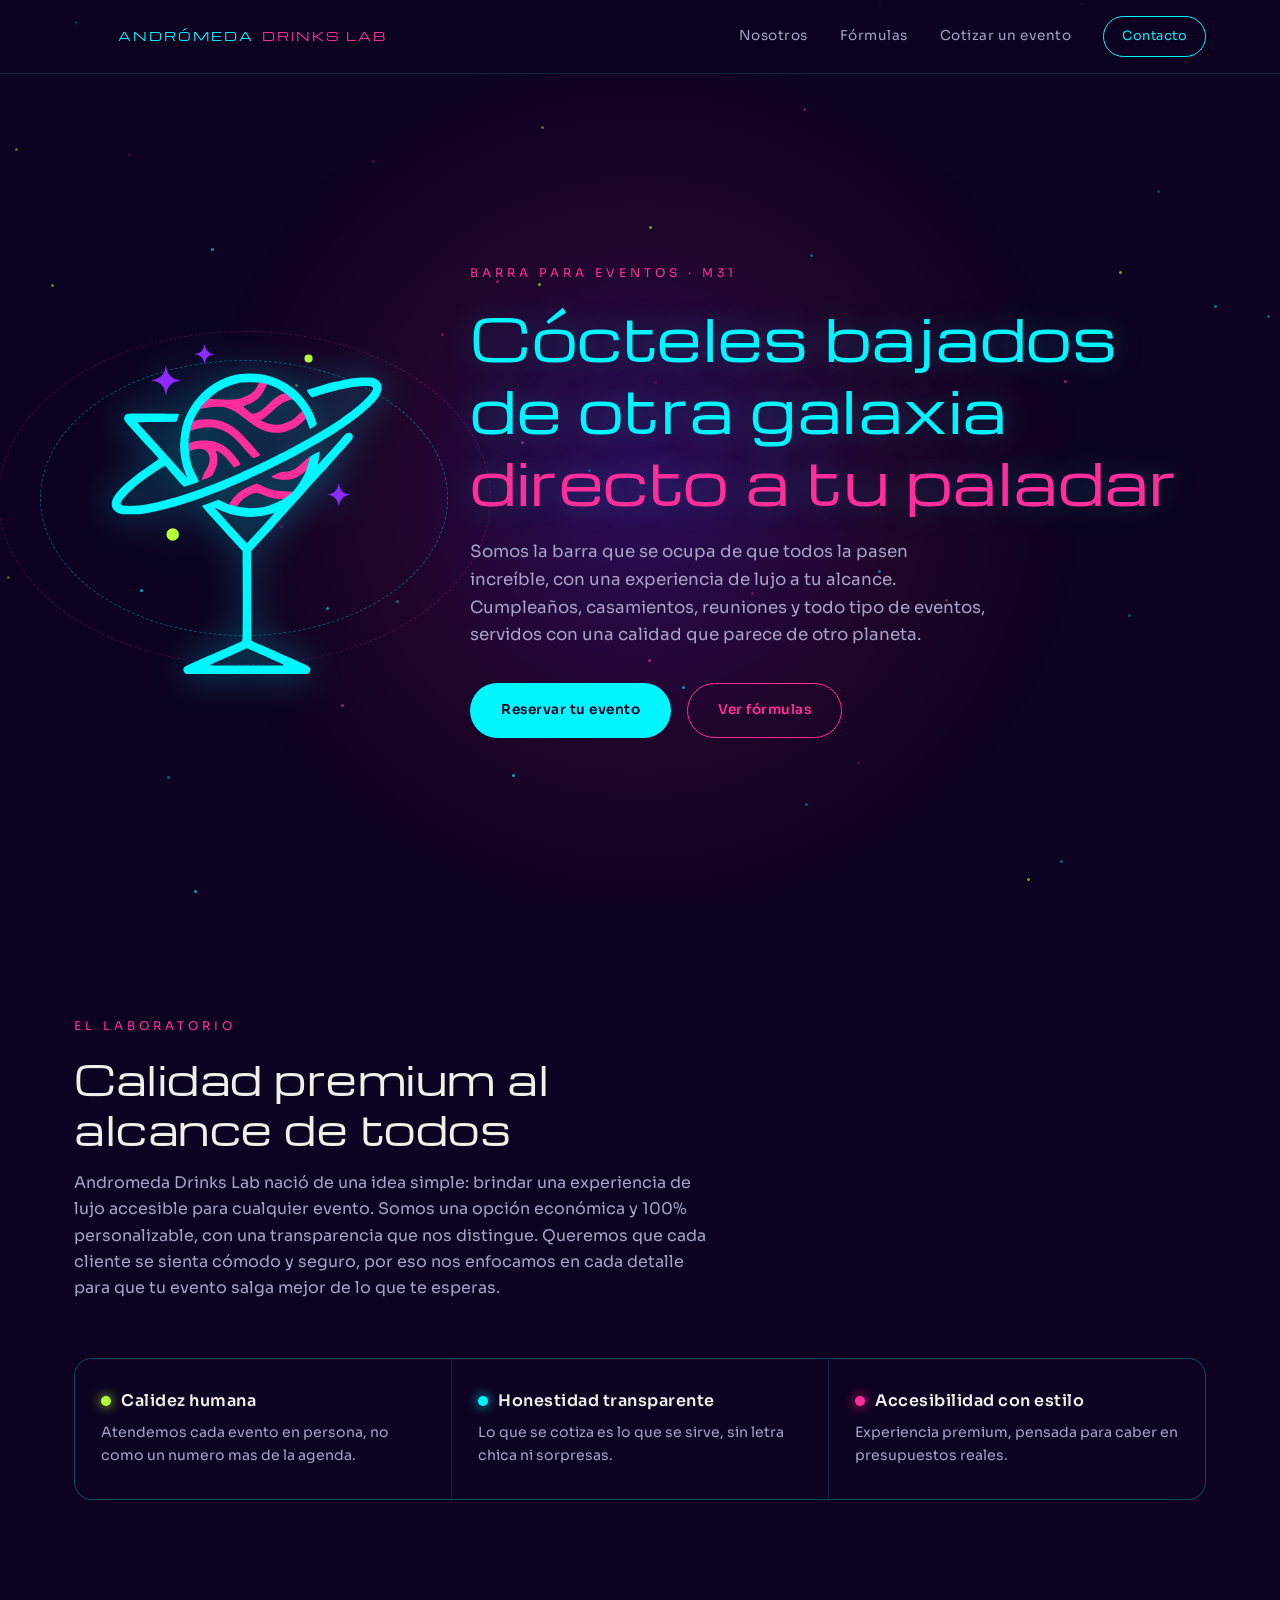
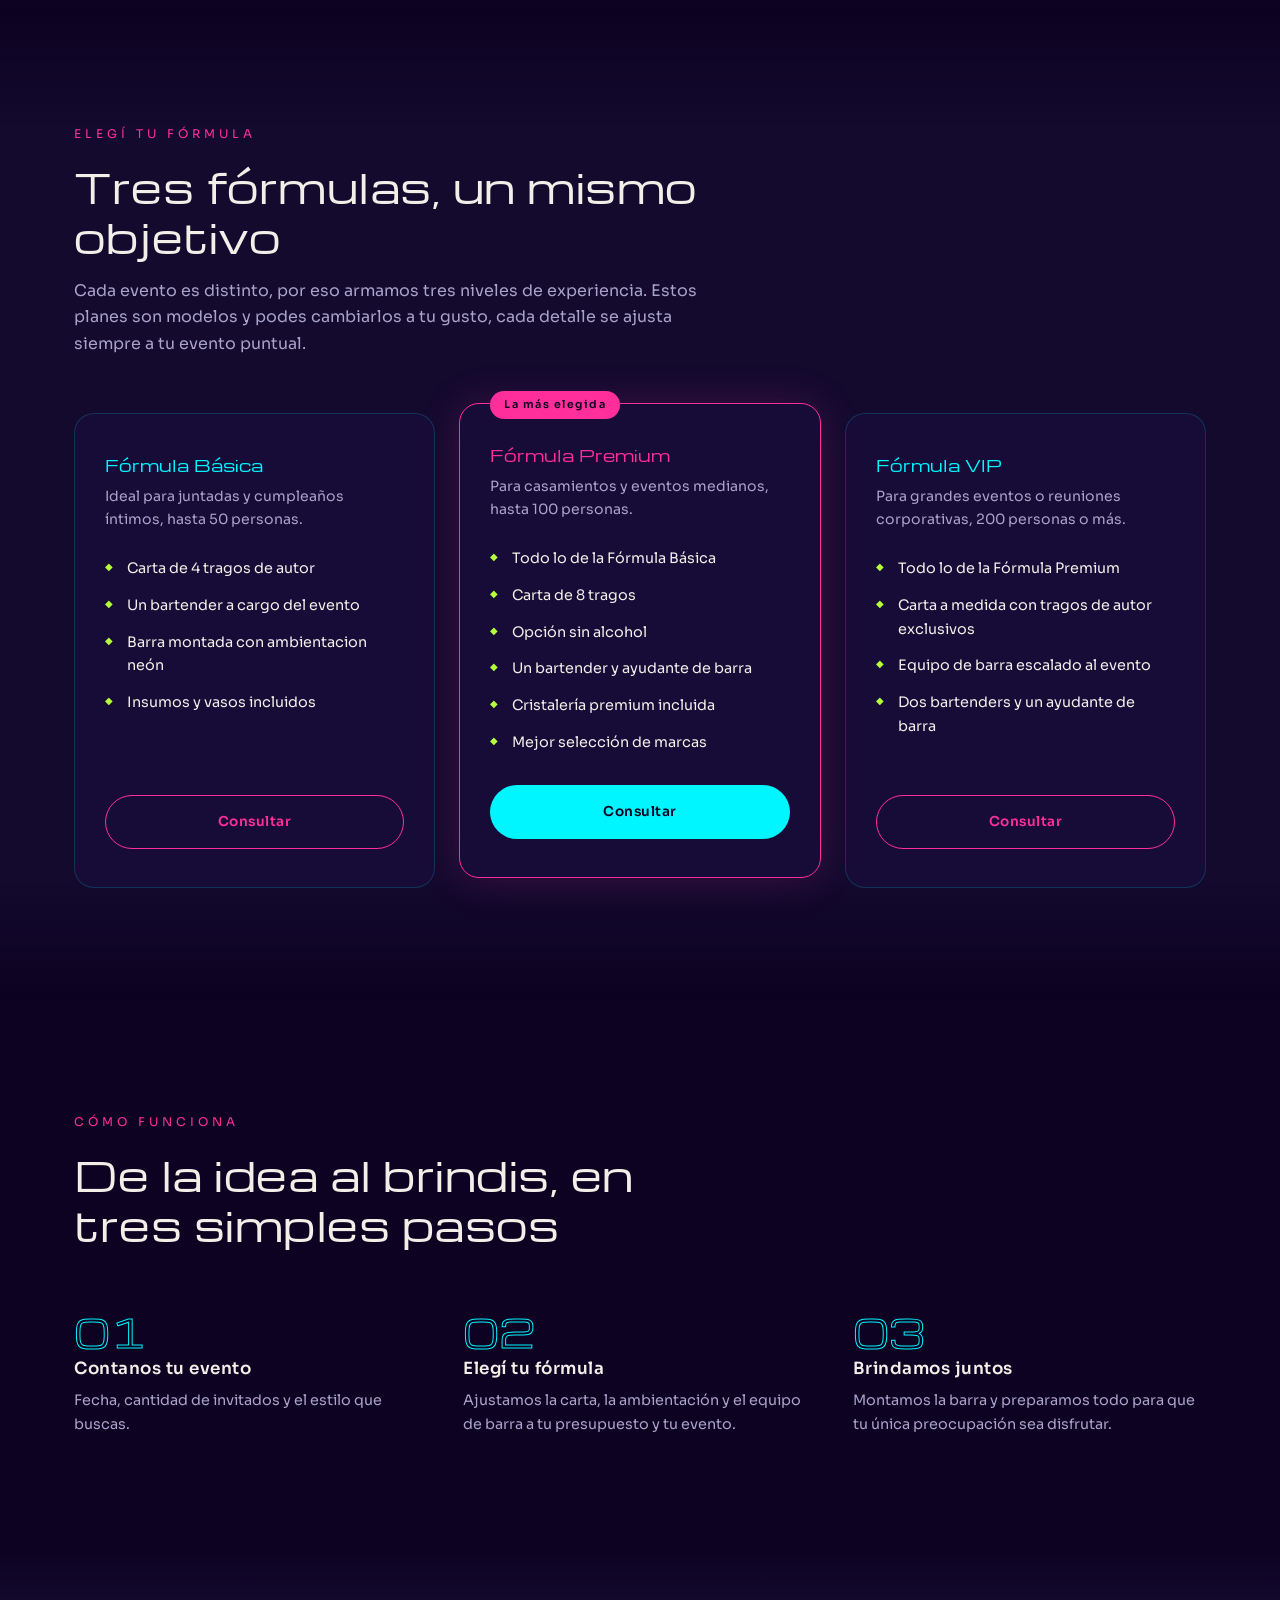
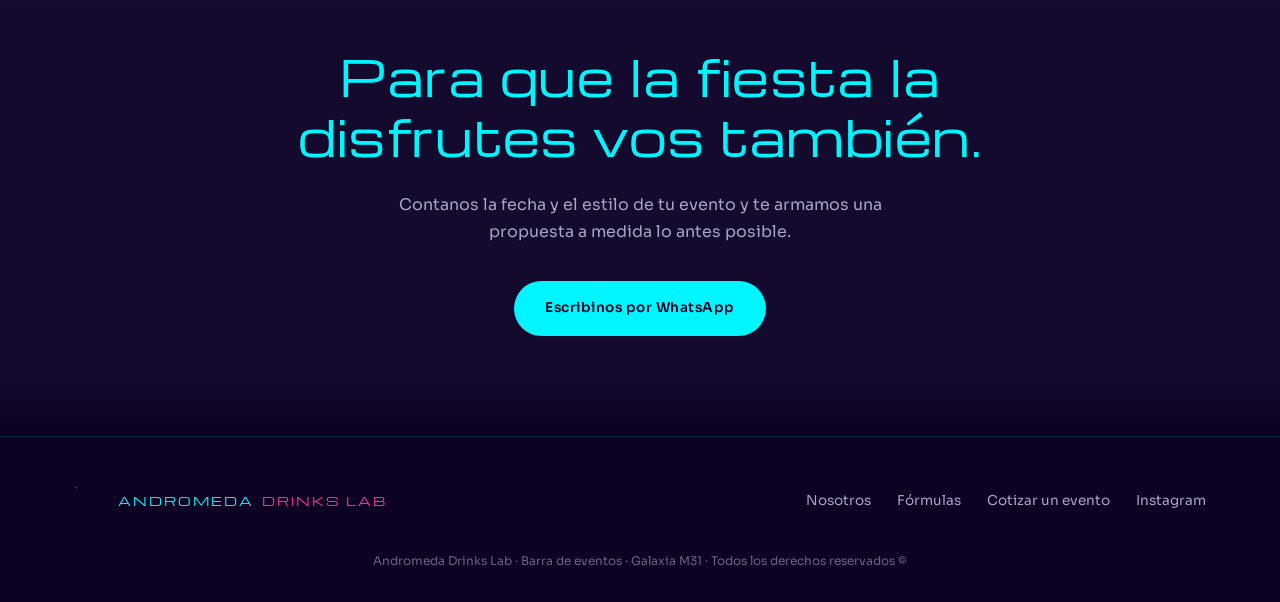
==== commit 1005cb9f: "agrego el link a instagram" ====
--- a/index.html
+++ b/index.html
@@ -178,7 +178,7 @@
         <a href="#proposito">Nosotros</a>
         <a href="#planes">Fórmulas</a>
         <a href="#proceso">Cotizar un evento</a>
-        <a href="https://instagram.com">Instagram</a>
+        <a href="https://www.instagram.com/andromeda.drinkslab/" target="_blank" rel="noopener noreferrer">Instagram</a>
       </div>
     </div>
     <p class="fine-print">Andromeda Drinks Lab &middot; Barra de eventos &middot; Galaxia M31 &middot; Todos los derechos reservados ©</p>
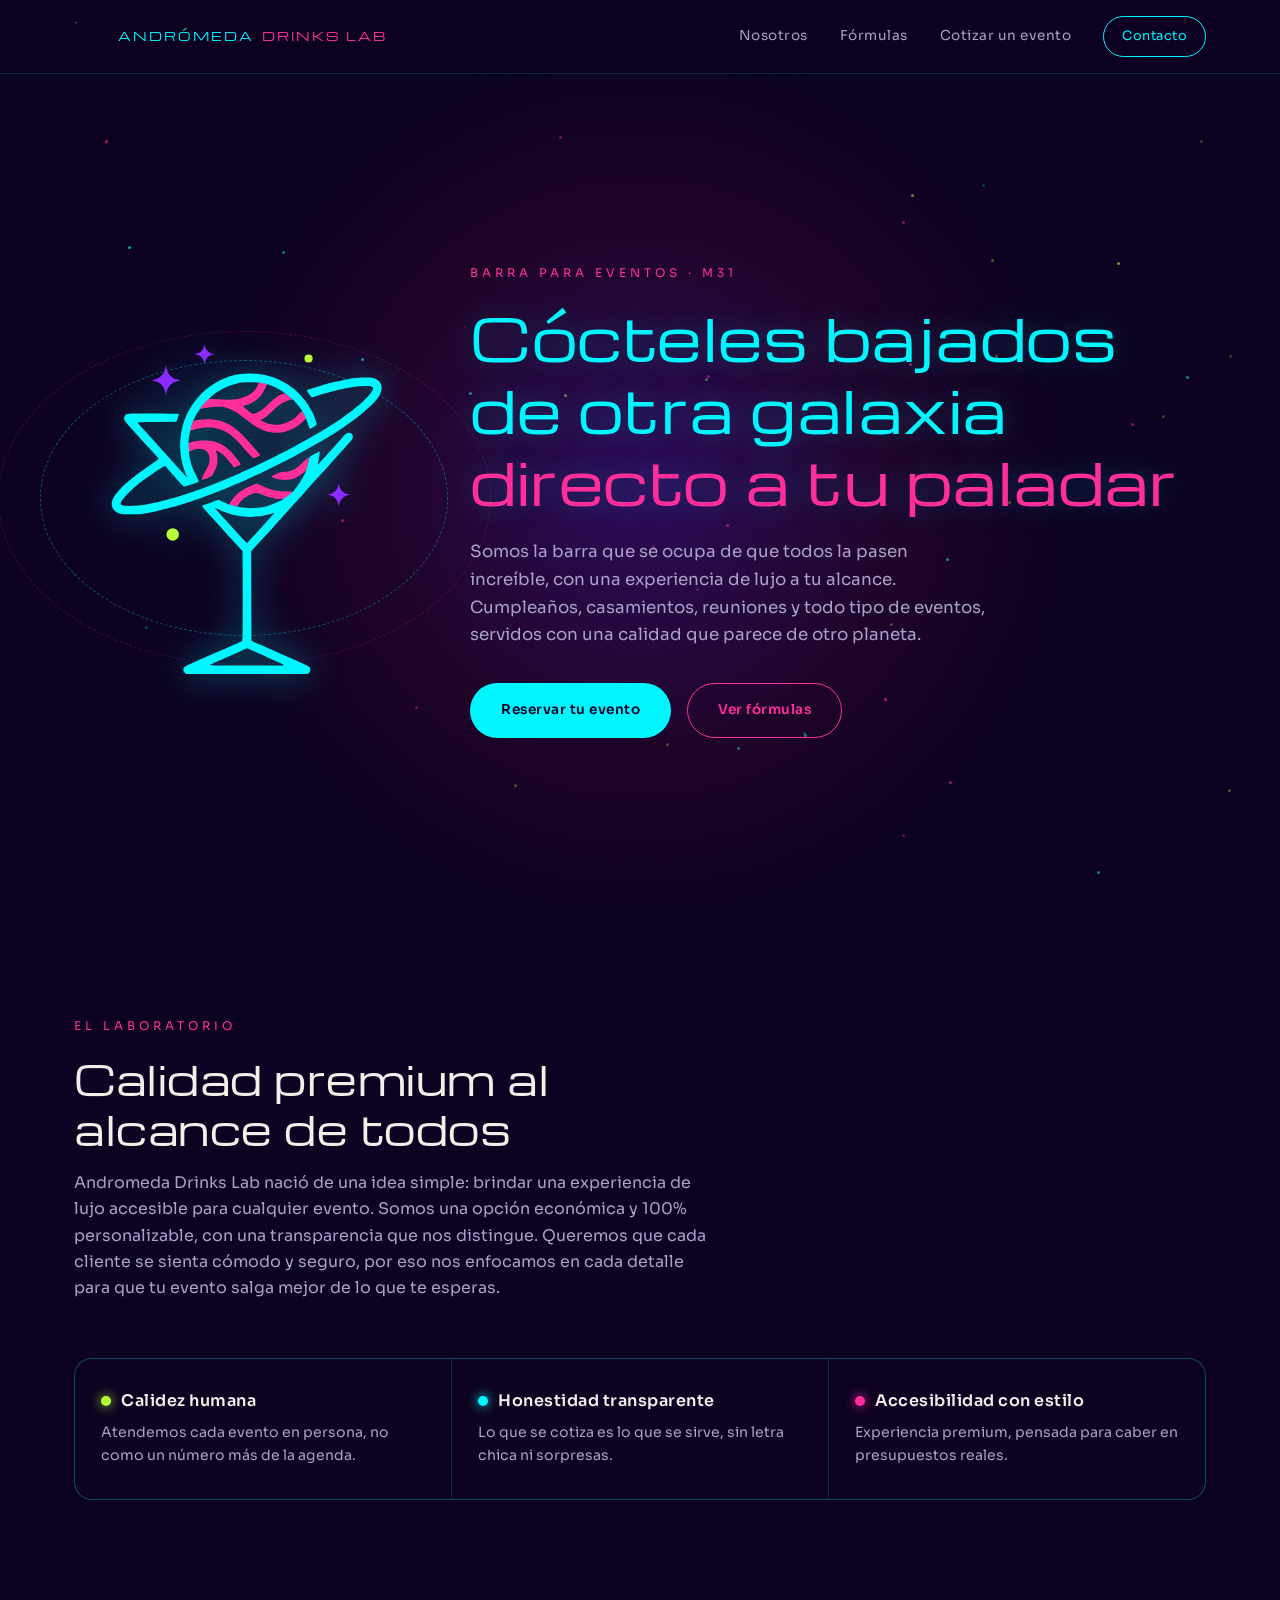
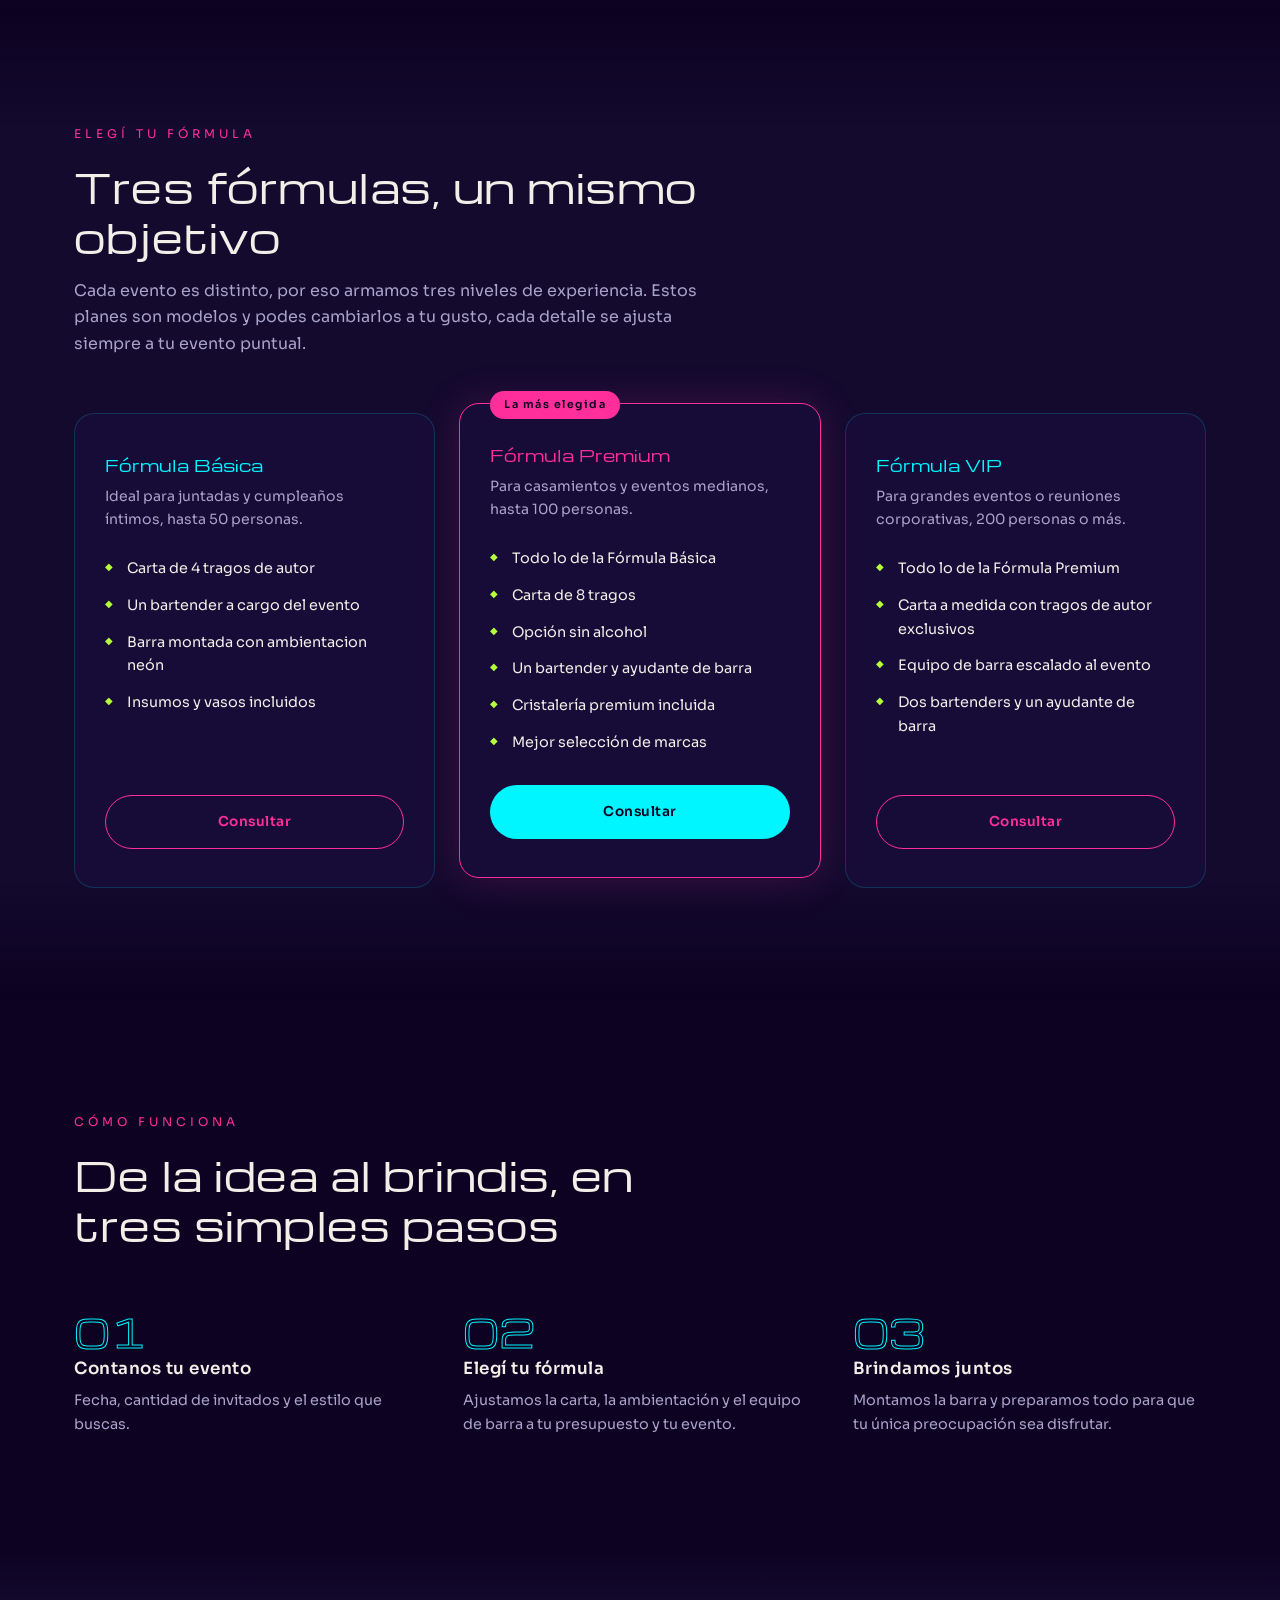
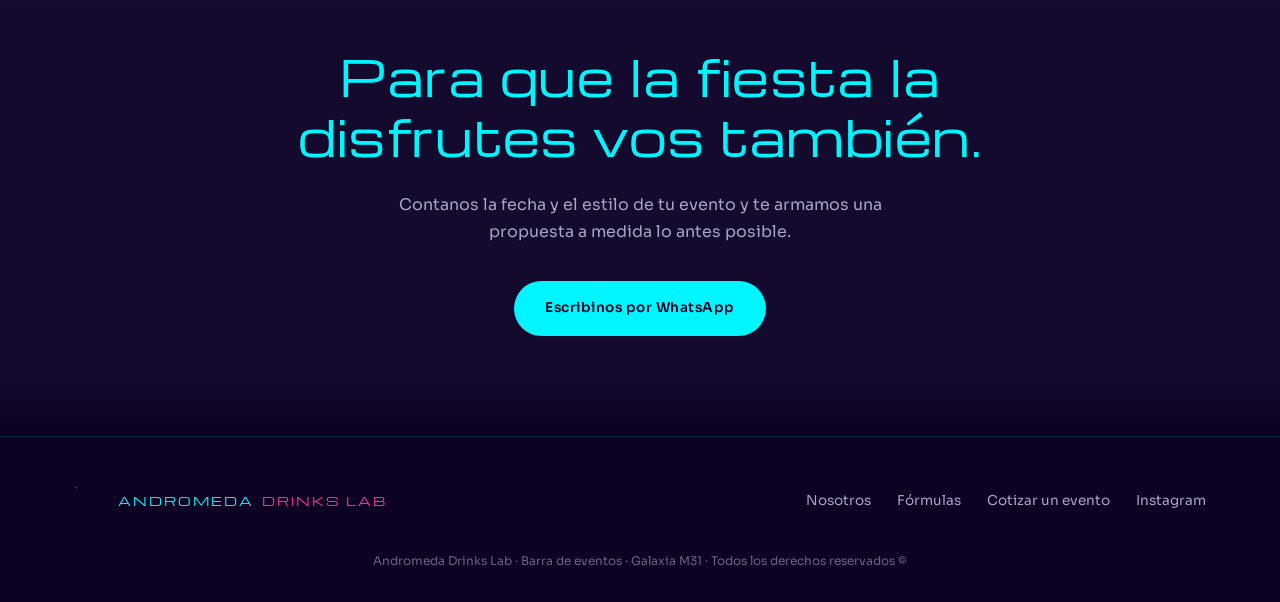
==== commit 062f4a24: "agrego un par de tildes" ====
--- a/index.html
+++ b/index.html
@@ -68,7 +68,7 @@
       <div class="values-grid">
         <div class="value-card">
           <h3><span class="value-dot"></span>Calidez humana</h3>
-          <p>Atendemos cada evento en persona, no como un numero mas de la agenda.</p>
+          <p>Atendemos cada evento en persona, no como un número más de la agenda.</p>
         </div>
         <div class="value-card">
           <h3><span class="value-dot"></span>Honestidad transparente</h3>
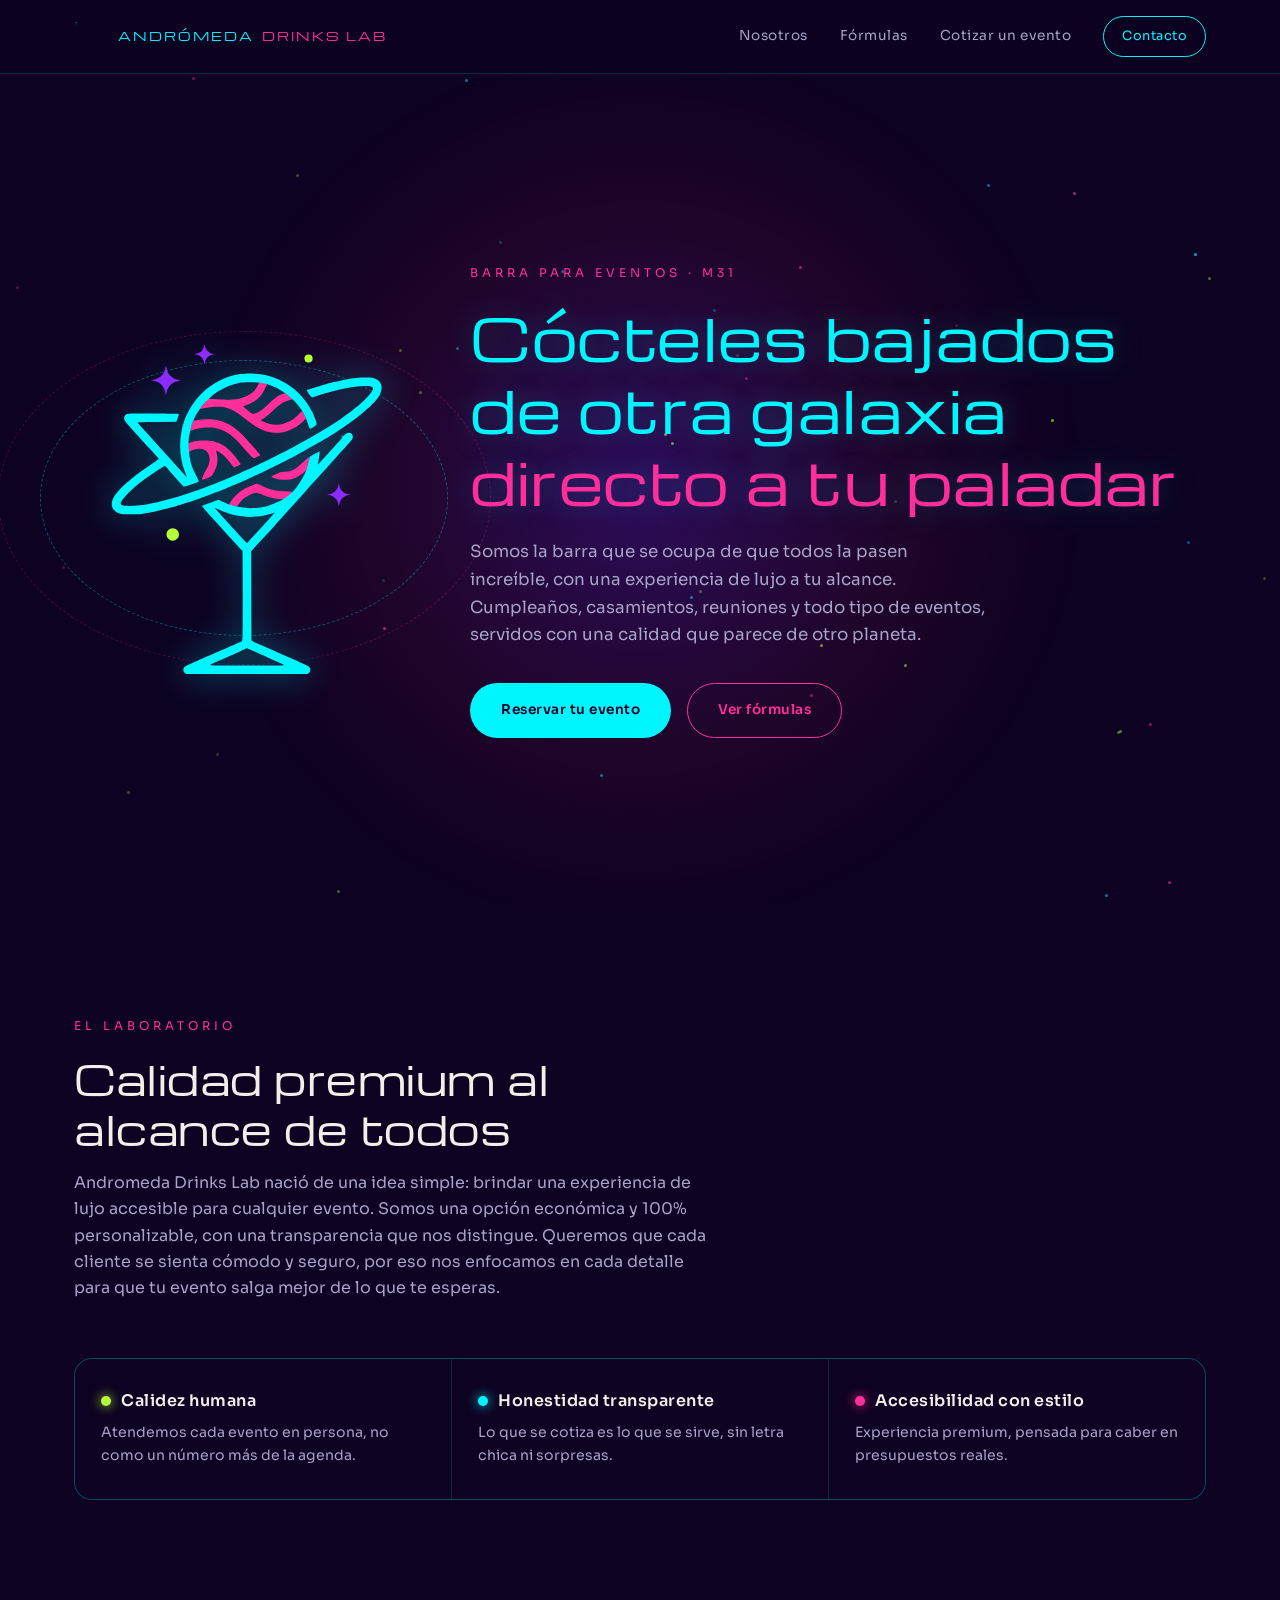
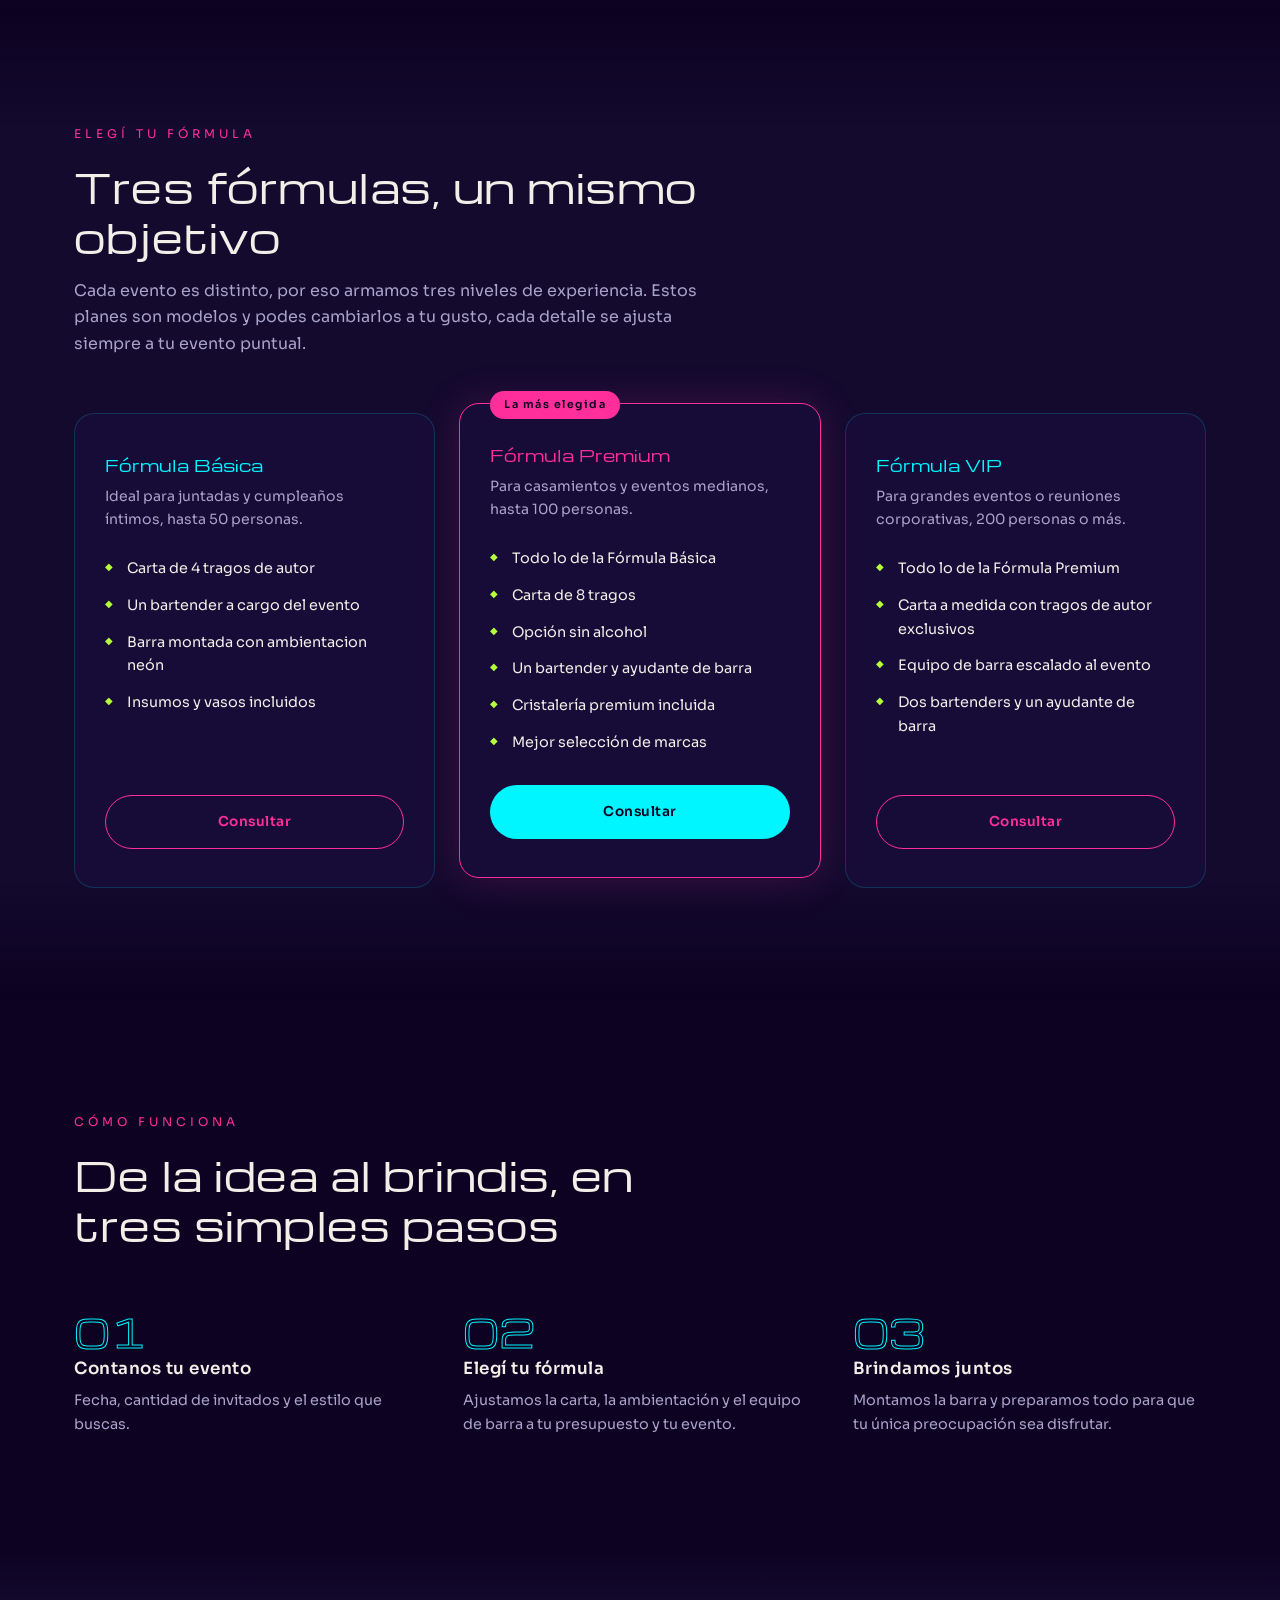
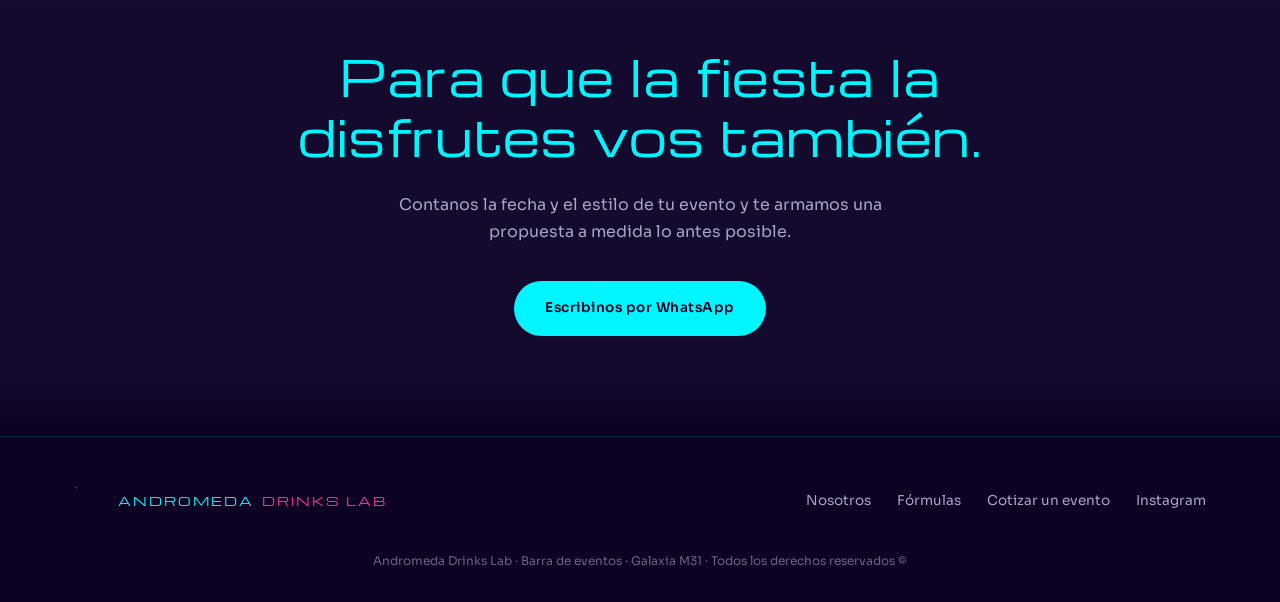
==== commit 0018828f: "cambio el título" ====
--- a/index.html
+++ b/index.html
@@ -3,7 +3,7 @@
 <head>
 <meta charset="UTF-8">
 <meta name="viewport" content="width=device-width, initial-scale=1.0">
-<title>Andromeda Drinks Lab — Barra de eventos</title>
+<title>Andromeda Drinks Lab - Barra de eventos</title>
 <meta name="description" content="Barra de tragos profesional para eventos. Cotización a medida y atención personalizada para casamientos, cumpleaños y eventos corporativos">
 <link rel="icon" type="image/svg+xml" href="andromeda-icono-color.svg">
 <link rel="icon" type="image/png" href="logo.png">
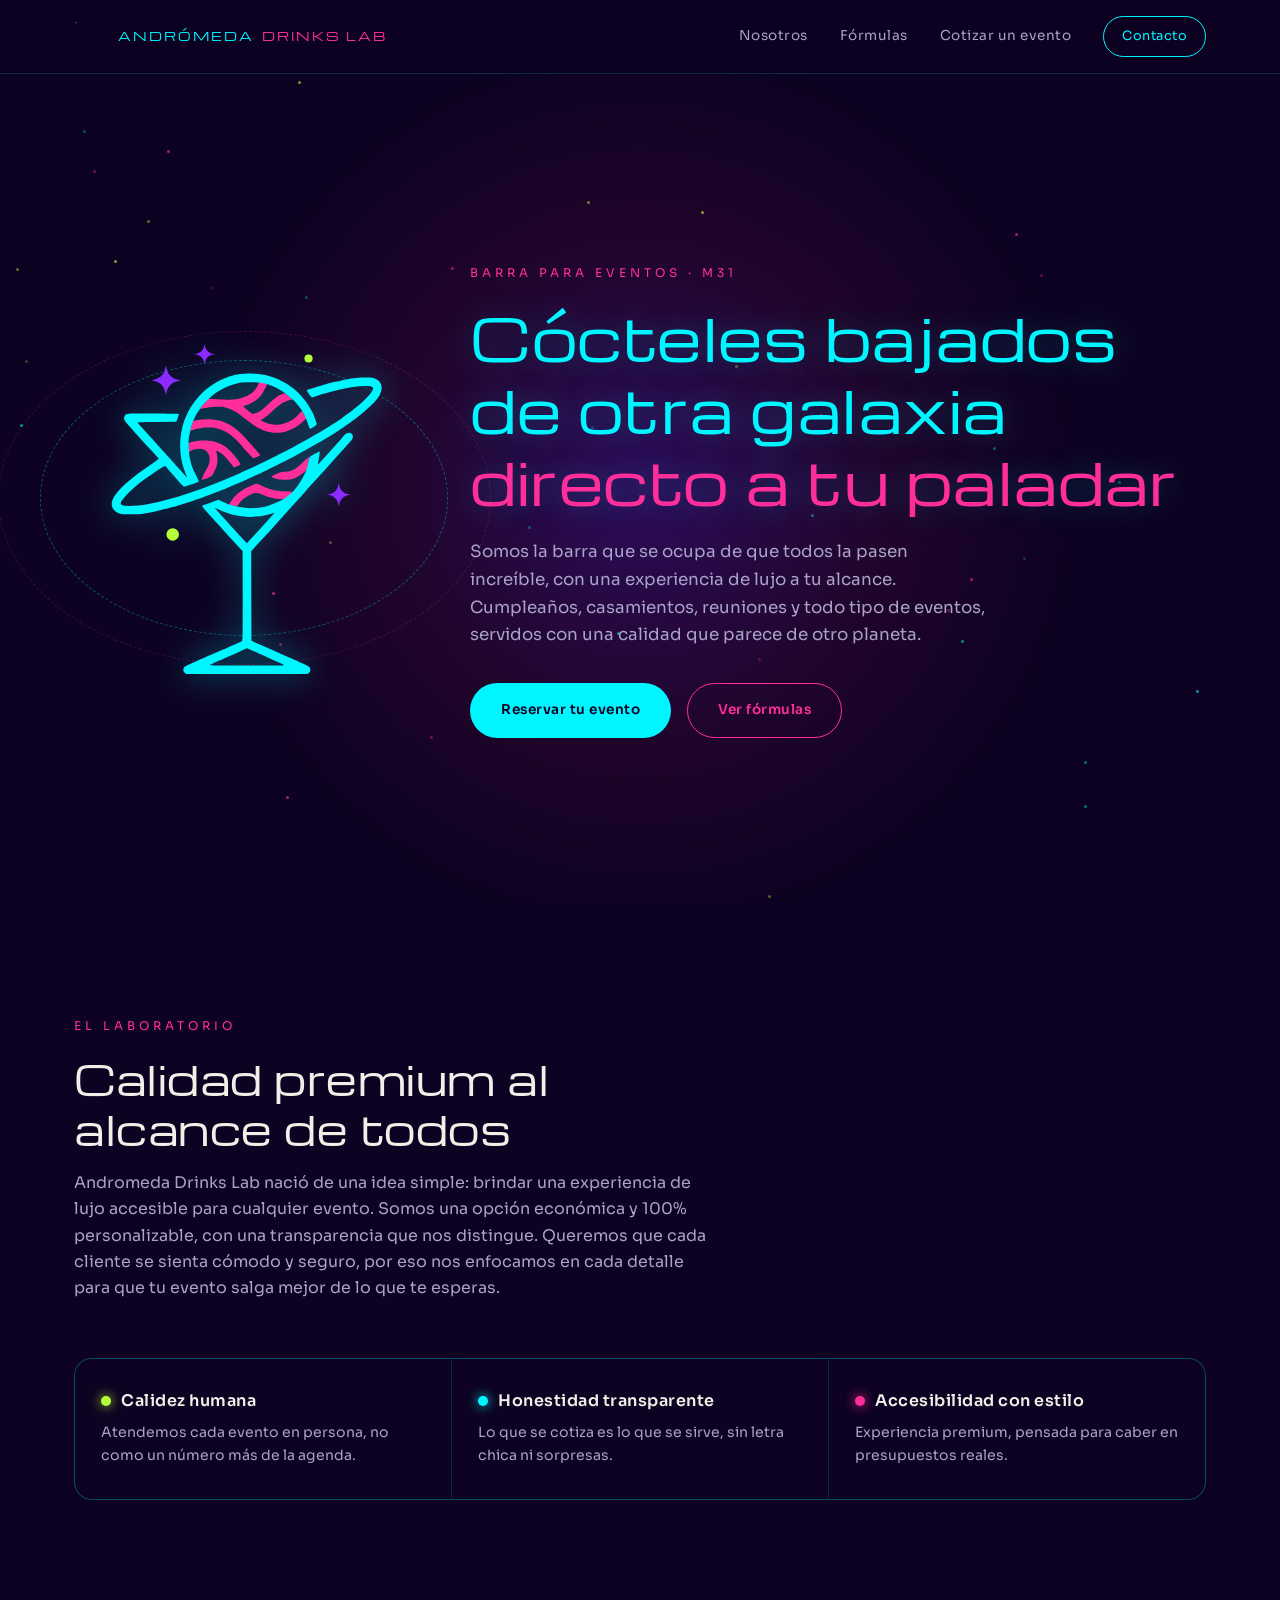
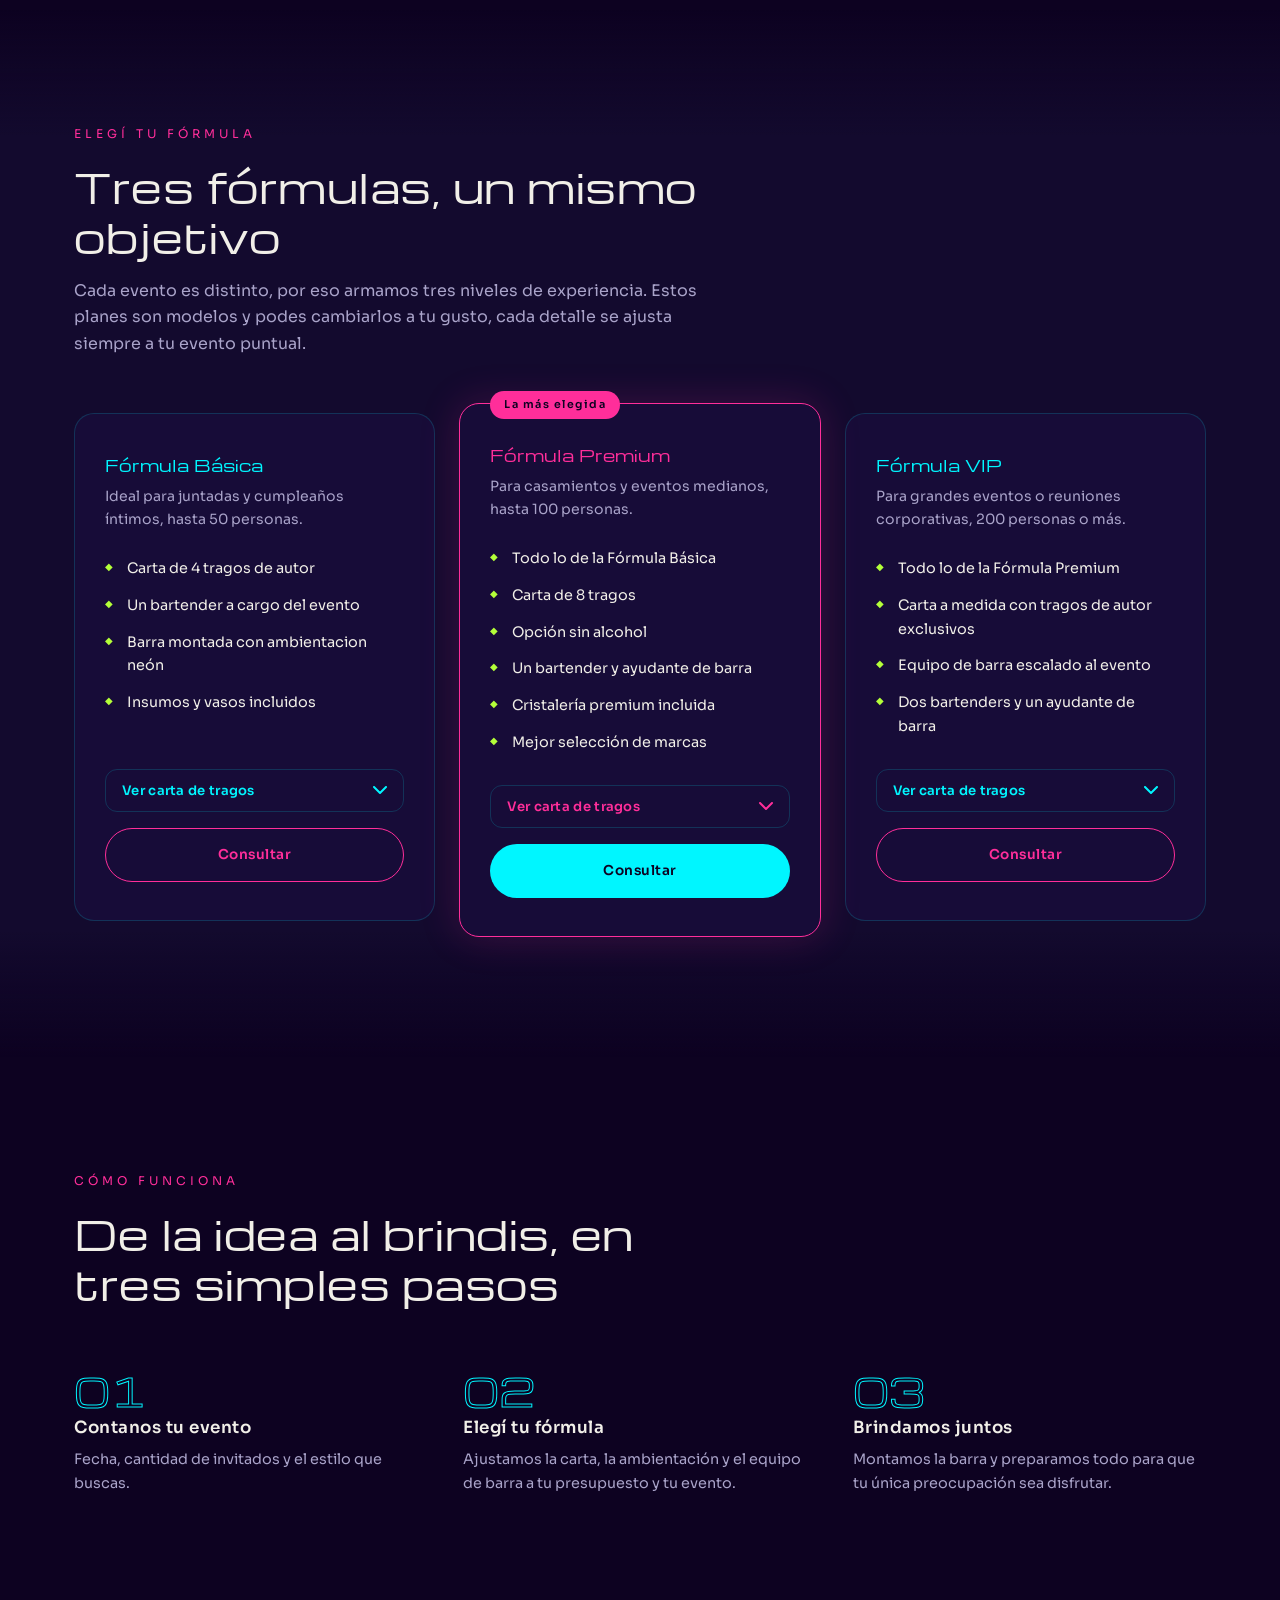
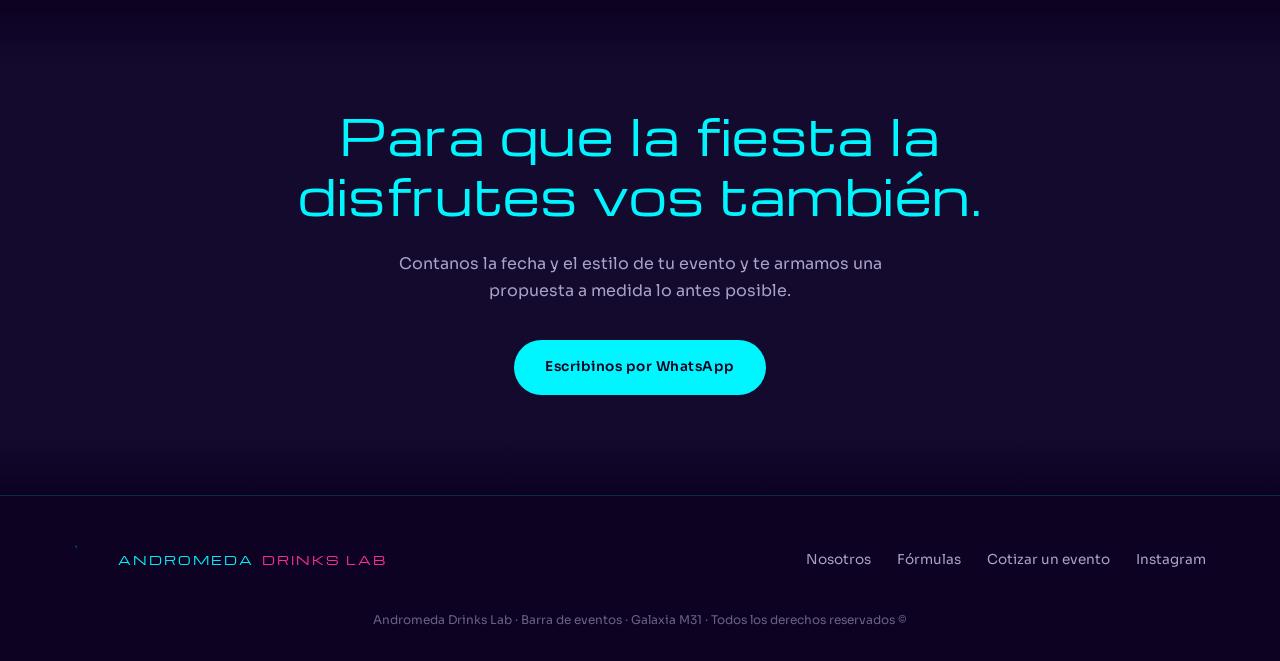
==== commit 005c9154: "agrego la carta de tragos de cada plan" ====
--- a/index.html
+++ b/index.html
@@ -99,6 +99,21 @@
             <li>Barra montada con ambientacion neón</li>
             <li>Insumos y vasos incluidos</li>
           </ul>
+          <button class="menu-toggle" type="button" aria-expanded="false">
+            <span>Ver carta de tragos</span>
+            <svg class="menu-chevron" width="14" height="9" viewBox="0 0 14 9" fill="none" xmlns="http://www.w3.org/2000/svg"><path d="M1 1L7 7L13 1" stroke="currentColor" stroke-width="2" stroke-linecap="round" stroke-linejoin="round"/></svg>
+          </button>
+          <div class="plan-menu">
+            <div class="plan-menu-inner">
+              <span class="plan-menu-label">Marcas nacionales</span>
+              <ul class="drink-list">
+                <li><span class="drink-name">Fernet Branca</span><span class="drink-note">con Coca-Cola</span></li>
+                <li><span class="drink-name">Gin Tonic</span><span class="drink-note">Gordon's / Príncipe de los Apóstoles</span></li>
+                <li><span class="drink-name">Vodka Sour</span><span class="drink-note">Smirnoff</span></li>
+                <li><span class="drink-name">Cuba Libre</span><span class="drink-note">Old Smuggler</span></li>
+              </ul>
+            </div>
+          </div>
           <a href="#contacto" class="btn btn-ghost">Consultar</a>
         </div>
         <div class="plan featured">
@@ -113,6 +128,24 @@
             <li>Cristalería premium incluida</li>
             <li>Mejor selección de marcas</li>
           </ul>
+          <button class="menu-toggle" type="button" aria-expanded="false">
+            <span>Ver carta de tragos</span>
+            <svg class="menu-chevron" width="14" height="9" viewBox="0 0 14 9" fill="none" xmlns="http://www.w3.org/2000/svg"><path d="M1 1L7 7L13 1" stroke="currentColor" stroke-width="2" stroke-linecap="round" stroke-linejoin="round"/></svg>
+          </button>
+          <div class="plan-menu">
+            <div class="plan-menu-inner">
+              <span class="plan-menu-label">Marcas importadas</span>
+              <ul class="drink-list">
+                <li><span class="drink-name">Aperol Spritz</span></li>
+                <li><span class="drink-name">Mojito</span><span class="drink-note">Bacardi</span></li>
+                <li><span class="drink-name">Whisky Sour</span><span class="drink-note">Jack Daniel's / Johnnie Walker Red</span></li>
+                <li><span class="drink-name">Gin Tonic premium</span><span class="drink-note">Bombay Sapphire / Beefeater</span></li>
+                <li><span class="drink-name">Vodka Martini</span><span class="drink-note">Absolut</span></li>
+                <li><span class="drink-name">Daiquiri de frutos rojos</span></li>
+                <li><span class="drink-name">Mocktail de frutos rojos y limón</span><span class="drink-note">sin alcohol</span></li>
+              </ul>
+            </div>
+          </div>
           <a href="#contacto" class="btn btn-primary">Consultar</a>
         </div>
         <div class="plan">
@@ -124,6 +157,23 @@
             <li>Equipo de barra escalado al evento</li>
             <li>Dos bartenders y un ayudante de barra</li>
           </ul>
+          <button class="menu-toggle" type="button" aria-expanded="false">
+            <span>Ver carta de tragos</span>
+            <svg class="menu-chevron" width="14" height="9" viewBox="0 0 14 9" fill="none" xmlns="http://www.w3.org/2000/svg"><path d="M1 1L7 7L13 1" stroke="currentColor" stroke-width="2" stroke-linecap="round" stroke-linejoin="round"/></svg>
+          </button>
+          <div class="plan-menu">
+            <div class="plan-menu-inner">
+              <span class="plan-menu-label">Top shelf</span>
+              <ul class="drink-list">
+                <li><span class="drink-name">Old Fashioned</span><span class="drink-note">Macallan / Buchanan's</span></li>
+                <li><span class="drink-name">Espresso Martini</span><span class="drink-note">Grey Goose</span></li>
+                <li><span class="drink-name">Margarita</span><span class="drink-note">Don Julio</span></li>
+                <li><span class="drink-name">Negroni</span><span class="drink-note">Bombay Sapphire, Campari, Martini Rosso</span></li>
+                <li><span class="drink-name">Copas de bienvenida</span><span class="drink-note">Moët &amp; Chandon</span></li>
+                <li><span class="drink-name">Barra 100% personalizada</span><span class="drink-note">a pedido</span></li>
+              </ul>
+            </div>
+          </div>
           <a href="#contacto" class="btn btn-ghost">Consultar</a>
         </div>
       </div>
--- a/styles.css
+++ b/styles.css
@@ -250,6 +250,7 @@
     display:grid;
     grid-template-columns:repeat(3,1fr);
     gap:24px;
+    align-items:start;
   }
   @media (max-width:900px){ .plans{ grid-template-columns:1fr; } }
   .plan{
@@ -292,7 +293,96 @@
     content:"◆"; position:absolute; left:0; top:1px;
     color:var(--acid); font-size:0.65rem;
   }
-  .plan .btn{ text-align:center; width:100%; }
+  .plan .btn{ text-align:center; width:100%; margin-top:16px; }
+
+  /* ---------- CARTA DE TRAGOS (acordeón) ---------- */
+  .menu-toggle{
+    display:flex; align-items:center; justify-content:space-between;
+    width:100%;
+    background:none;
+    border:1px solid var(--line);
+    border-radius:12px;
+    padding:12px 16px;
+    color:var(--cyan);
+    font-family:'Sora'; font-size:0.82rem; font-weight:600;
+    letter-spacing:0.3px;
+    cursor:pointer;
+    transition:border-color .25s ease, background .25s ease, color .25s ease;
+  }
+  .menu-toggle:hover{
+    border-color:var(--cyan);
+    background:rgba(0,246,255,0.06);
+  }
+  .plan.featured .menu-toggle{ color:var(--magenta); }
+  .plan.featured .menu-toggle:hover{
+    border-color:var(--magenta);
+    background:rgba(255,46,154,0.06);
+  }
+  .menu-chevron{
+    flex-shrink:0;
+    transition:transform .3s ease;
+  }
+  .menu-toggle[aria-expanded="true"] .menu-chevron{
+    transform:rotate(180deg);
+  }
+
+  .plan-menu{
+    max-height:0;
+    overflow:hidden;
+    transition:max-height .4s ease;
+  }
+  .plan-menu-inner{
+    padding:18px 4px 4px;
+  }
+  .plan-menu-label{
+    display:inline-block;
+    font-family:'Sora'; font-size:0.68rem; font-weight:700;
+    letter-spacing:1.5px; text-transform:uppercase;
+    color:var(--acid);
+    margin-bottom:14px;
+  }
+  .plan.featured .plan-menu-label{ color:var(--magenta); }
+
+  .drink-list{
+    list-style:none;
+    display:flex; flex-direction:column;
+    gap:12px;
+  }
+  .drink-list li{
+    display:flex; flex-direction:column;
+    padding-left:18px;
+    position:relative;
+    opacity:0;
+    transform:translateY(-6px);
+    animation:drinkIn .35s ease forwards;
+  }
+  .plan-menu.open .drink-list li{ animation-play-state:running; }
+  .drink-list li::before{
+    content:"✦";
+    position:absolute; left:0; top:1px;
+    color:var(--cyan); font-size:0.65rem;
+  }
+  .plan.featured .drink-list li::before{ color:var(--magenta); }
+  .drink-list li:nth-child(1){ animation-delay:.03s; }
+  .drink-list li:nth-child(2){ animation-delay:.08s; }
+  .drink-list li:nth-child(3){ animation-delay:.13s; }
+  .drink-list li:nth-child(4){ animation-delay:.18s; }
+  .drink-list li:nth-child(5){ animation-delay:.23s; }
+  .drink-list li:nth-child(6){ animation-delay:.28s; }
+  .drink-list li:nth-child(7){ animation-delay:.33s; }
+  @keyframes drinkIn{
+    to{ opacity:1; transform:translateY(0); }
+  }
+  .drink-name{
+    font-size:0.9rem; font-weight:600; color:var(--text);
+  }
+  .drink-note{
+    font-size:0.78rem; color:var(--text-dim); margin-top:2px;
+  }
+
+  @media (prefers-reduced-motion: reduce){
+    .plan-menu, .menu-chevron, .drink-list li{ transition:none !important; animation:none !important; opacity:1 !important; transform:none !important; }
+  }
 
   /* ---------- PROCESO ---------- */
   .steps{
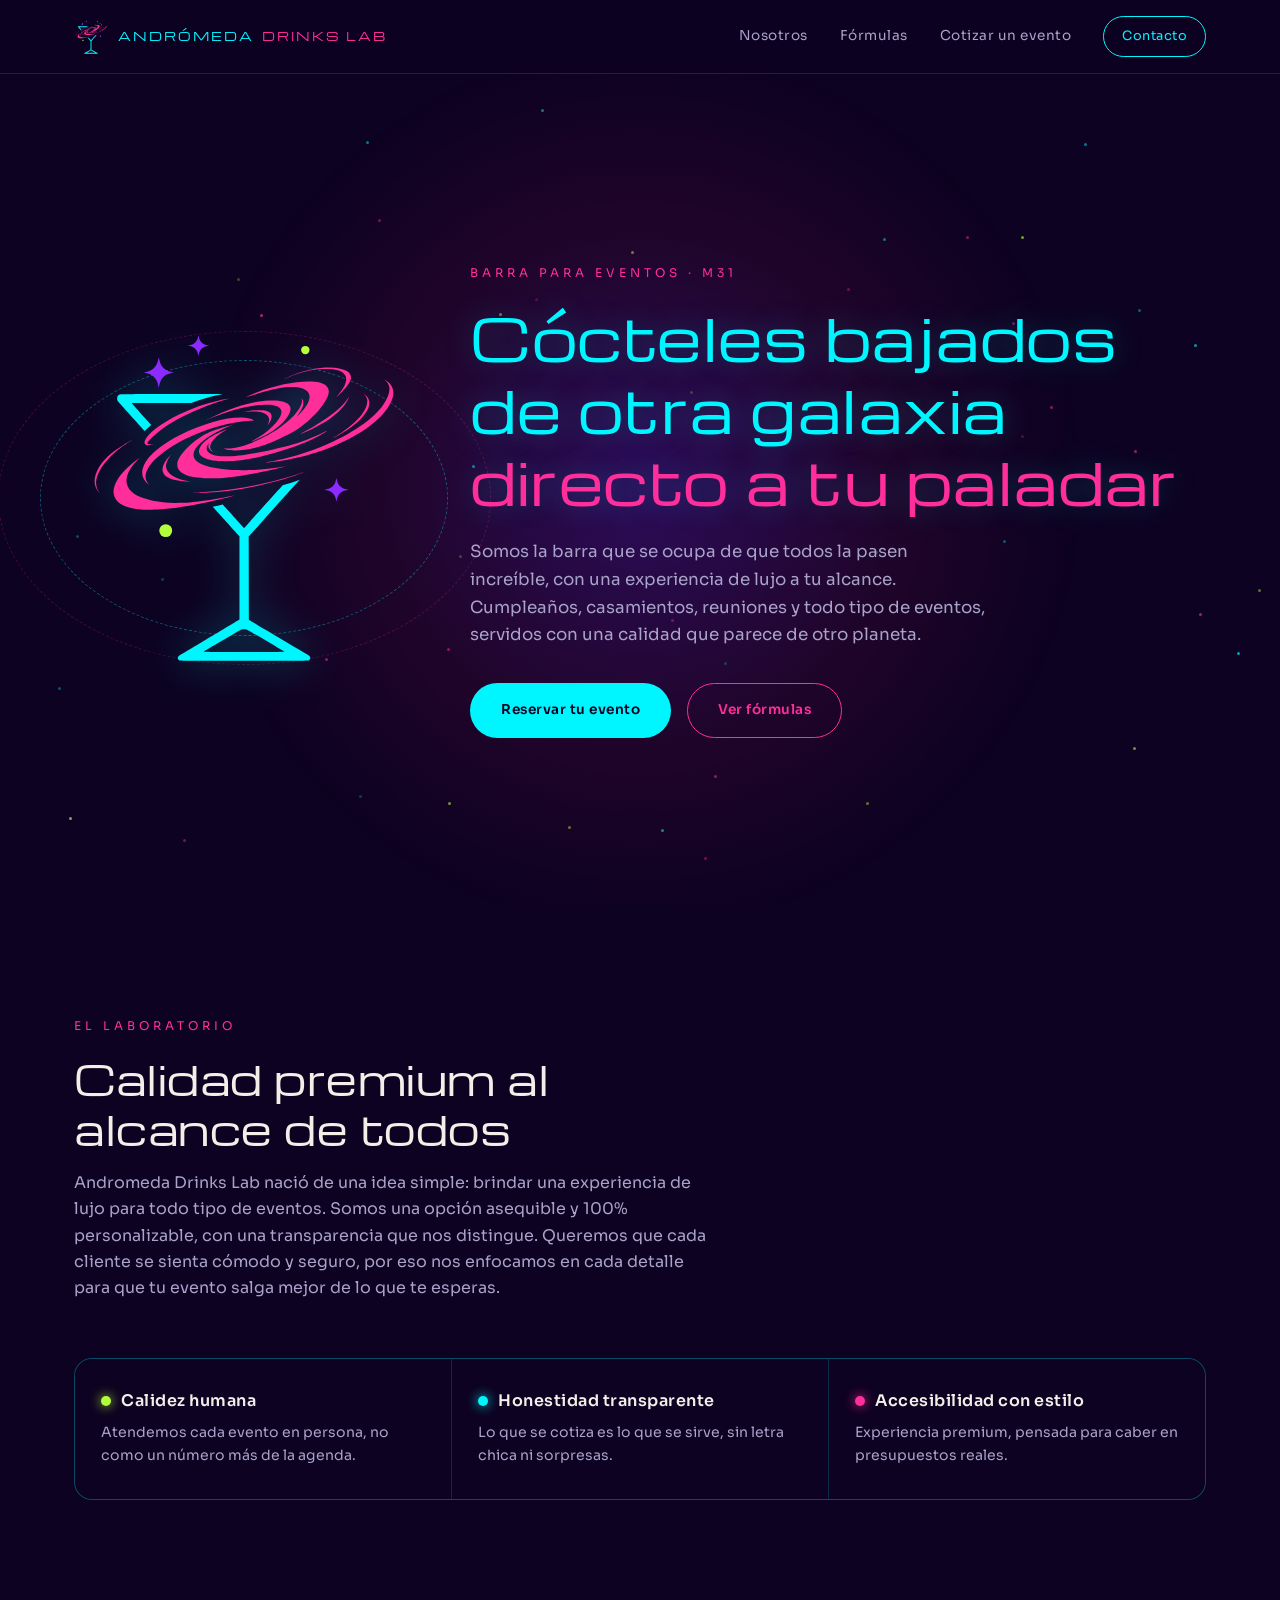
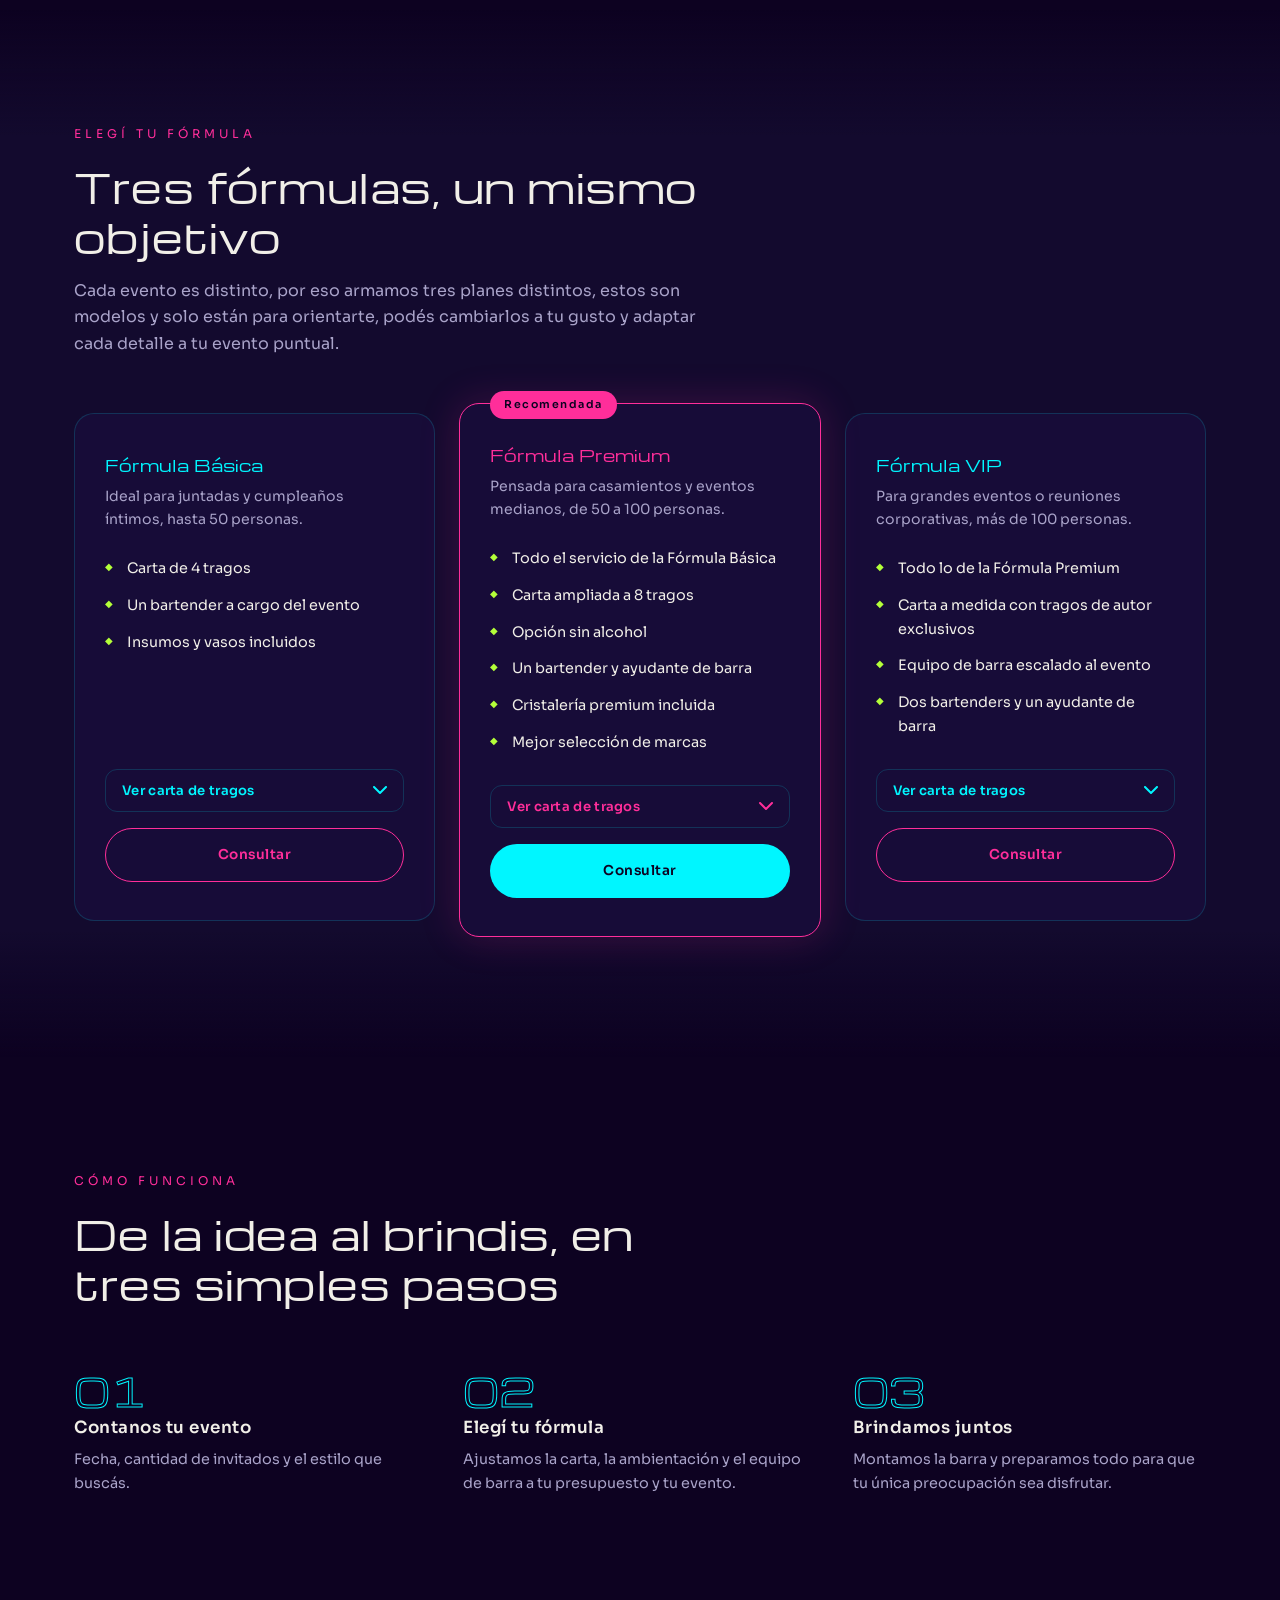
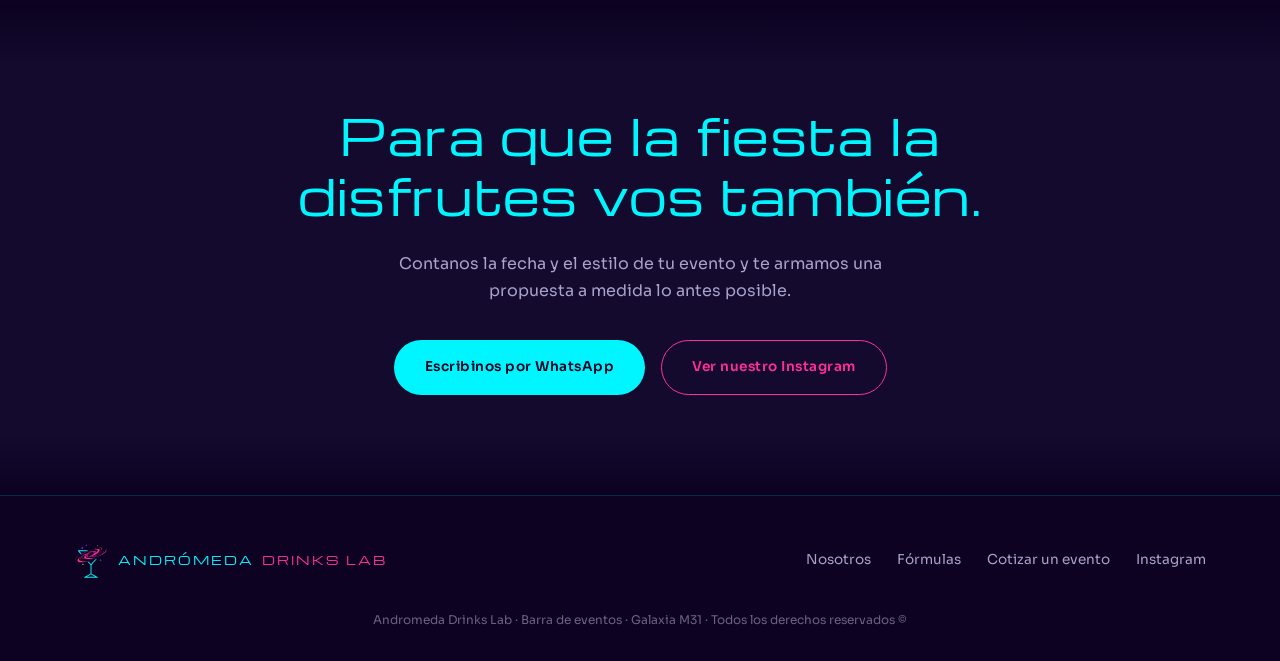
==== commit 8fdb0a76: "asd" ====
--- a/index.html
+++ b/index.html
@@ -7,6 +7,19 @@
 <meta name="description" content="Barra de tragos profesional para eventos. Cotización a medida y atención personalizada para casamientos, cumpleaños y eventos corporativos">
 <link rel="icon" type="image/svg+xml" href="andromeda-icono-color.svg">
 <link rel="icon" type="image/png" href="logo.png">
+<link rel="apple-touch-icon" href="logo.png">
+<meta name="theme-color" content="#0D0221">
+<!-- IMPORTANTE: reemplazá https://TU-DOMINIO.com por la dirección real de tu página (og:image y og:url necesitan URL absoluta) -->
+<meta property="og:type" content="website">
+<meta property="og:locale" content="es_AR">
+<meta property="og:site_name" content="Andromeda Drinks Lab">
+<meta property="og:title" content="Andromeda Drinks Lab · Barra de tragos para eventos">
+<meta property="og:description" content="Cócteles de calidad premium para casamientos, cumpleaños y eventos corporativos. Armamos tu propuesta a medida.">
+<meta property="og:url" content="https://TU-DOMINIO.com/">
+<meta property="og:image" content="https://TU-DOMINIO.com/logo.png">
+<meta property="og:image:width" content="2000">
+<meta property="og:image:height" content="2000">
+<meta name="twitter:card" content="summary_large_image">
 <link rel="preconnect" href="https://fonts.googleapis.com">
 <link rel="preconnect" href="https://fonts.gstatic.com" crossorigin>
 <link href="https://fonts.googleapis.com/css2?family=Michroma&family=Sora:wght@200;300;400;500;600;700&display=swap" rel="stylesheet">
@@ -19,9 +32,7 @@
 <header>
   <nav>
     <div class="brand">
-      <svg viewBox="0 0 500 500" xmlns="http://www.w3.org/2000/svg" aria-hidden="true">
-        <path d="M 22.491758,67.799839 C 22.215700000000002,67.523781 22.256689,67.06609200000001 22.572808000000002,66.894852 C 22.720613000000004,66.814782 24.480835000000003,66.039899 26.484412000000003,65.172881 L 30.127280000000003,63.596485 L 30.155400000000004,57.043152 L 30.183520000000005,50.489819 L 27.497894000000006,47.64642 C 26.020799000000007,46.082551 24.812584000000005,44.765744 24.812970000000007,44.720182 C 24.813357000000007,44.674622 25.306905000000008,44.456286 25.909744000000007,44.234994 L 27.005816000000006,43.832644 L 27.668038000000006,44.157428 L 28.330260000000006,44.482212000000004 L 28.512136000000005,44.201463000000004 C 29.148084000000004,43.21979400000001 30.008060000000004,42.558396 31.365927000000006,42.006646 L 32.10029800000001,41.708244 L 32.67158400000001,41.997736 C 33.52323400000001,42.429300000000005 34.46952100000001,42.670816 35.69125000000001,42.76843100000001 L 36.78494700000001,42.855821000000006 L 37.33304700000001,42.234151000000004 C 37.93892700000001,41.546946000000005 38.786547000000006,40.211255 38.786547000000006,39.943706000000006 C 38.786547000000006,39.837836 38.605942000000006,39.935506000000004 38.314176,40.19906 C 37.644789,40.803812 36.940122,41.130714000000005 36.151836,41.202194000000006 C 35.470154,41.26400400000001 34.305084,41.06420800000001 34.181538,40.864306000000006 C 34.076487,40.69433000000001 35.424663,40.15866400000001 35.96475,40.155789000000006 C 36.633097,40.15218900000001 37.358912000000004,39.800760000000004 37.979525,39.18014600000001 C 38.475678,38.683994000000006 40.064084,37.650208000000006 40.330267,37.650208000000006 C 40.488569999999996,37.650208000000006 40.489101,37.910976000000005 40.332167,38.591618000000004 C 40.265806999999995,38.879475000000006 40.230658,39.134147000000006 40.254067,39.157557000000004 C 40.277477,39.180967 41.045239,38.382705 41.960206,37.383644000000004 C 44.133261,35.010863 44.121532,35.022566000000005 44.326451,35.022566000000005 C 44.575217,35.022566000000005 44.877884,35.355501000000004 44.877884,35.629144000000004 C 44.877884,35.765804 43.473738000000004,37.38785 41.444033000000005,39.595874 C 39.555415,41.650415 37.545905000000005,43.840229 36.978455000000004,44.462128 C 36.411004000000005,45.084027999999996 34.919643,46.694673 33.664318,48.041339 L 31.38191,50.489824 L 31.381634000000002,57.035643 L 31.381358000000002,63.581461 L 32.008409,63.854304 C 32.353287,64.004367 34.101108,64.762078 35.892455,65.538106 C 38.735597999999996,66.76978199999999 39.159034,66.987251 39.224872999999995,67.249574 C 39.281532999999996,67.47534499999999 39.233073,67.60448 39.030181999999996,67.76880799999999 C 38.774342,67.975974 38.335187999999995,67.987533 30.719745999999997,67.987533 C 23.569615,67.987533 22.658644999999996,67.966753 22.491735999999996,67.799844 L 22.491758,67.799839 M 35.536771,66.666888 C 35.424513000000005,66.601438 34.309258,66.09627 33.058427,65.544284 L 30.784188,64.540673 L 28.509949,65.544284 C 27.259117999999997,66.09627 26.143863,66.601442 26.031605,66.666888 C 25.893698999999998,66.747288 27.435146,66.785881 30.784188,66.785881 C 34.13323,66.785881 35.674678,66.747291 35.536771,66.666888 M 32.625987,47.542363 C 33.58373,46.512482 34.367337,45.645235 34.367337,45.615147 C 34.367337,45.585057 33.977669,45.667947 33.501409,45.799341 C 32.869328,45.973726 32.264554000000004,46.038534999999996 31.261941000000004,46.039327 C 29.722208000000002,46.040527 28.778304000000006,45.858042 27.500063000000004,45.311976 C 27.040460000000003,45.115634 26.645177000000004,44.974235 26.621656000000005,44.997756 C 26.554446000000006,45.064966000000005 30.701517000000006,49.482622000000006 30.798236000000006,49.44684 C 30.845756000000005,49.42926 31.668245000000006,48.572244000000005 32.62598700000001,47.542363 L 32.625987,47.542363 M 33.208523,44.747564000000004 C 33.608352,44.643959 34.28795,44.392842 34.718742,44.18952900000001 C 35.370436,43.88195900000001 35.451845,43.81305700000001 35.203405,43.779320000000006 C 34.224484999999994,43.646387000000004 33.38675,43.44381800000001 32.732104,43.181746000000004 C 31.992045,42.88548 31.982827999999998,42.884876000000006 31.359579,43.091886 C 30.919381,43.238096000000006 30.543832000000002,43.488579 30.101241,43.93117 C 29.424625000000002,44.607786000000004 29.351402,44.767895 29.679384000000002,44.853606 C 30.216133000000003,44.993873 32.525808000000005,44.924476 33.208523,44.747563 L 33.208523,44.747564000000004 M 20.39305699999997,48.87738100000002 C 19.88349399999997,48.36781800000002 20.22521199999997,47.563560000000024 20.95128199999997,47.563560000000024 C 21.40296199999997,47.563560000000024 21.70687799999997,47.88889200000003 21.70687799999997,48.372401000000025 C 21.70687799999997,49.03862700000003 20.874308999999972,49.35863400000002 20.39305699999997,48.87738100000003 L 20.39305699999997,48.87738100000002 M 13.74427599999997,45.64092700000002 C 13.24886699999997,45.49749800000002 12.74900699999997,44.896481000000016 12.74900699999997,44.44424300000002 C 12.74900699999997,43.31440100000002 14.58817099999997,41.46973600000002 17.91471299999997,39.26308500000002 C 18.48950899999997,38.881796000000016 18.95979799999997,38.536633000000016 18.95979799999997,38.496057000000015 C 18.95979799999997,38.455477000000016 17.99032599999997,37.375168000000016 16.805415999999973,36.095360000000014 C 15.620505999999972,34.815553000000016 14.590680999999972,33.64750700000001 14.516916999999973,33.49970200000001 C 14.417446999999973,33.30039400000001 14.417946999999973,33.15382300000002 14.518816999999972,32.93237000000001 L 14.654865999999972,32.633775000000014 L 18.18890499999997,32.633775000000014 L 21.72294399999997,32.633775000000014 L 21.63922399999997,32.90251100000001 C 21.36320699999997,33.78854600000001 21.64592399999997,33.70871900000001 18.78356099999997,33.70871900000001 C 17.36957799999997,33.70871900000001 16.21268199999997,33.75240900000001 16.21268199999997,33.80580900000001 C 16.21268199999997,33.859209000000014 16.37866599999997,34.060761000000014 16.58153499999997,34.25370200000001 C 16.78440399999997,34.44664300000001 18.24484099999997,36.01506400000001 19.82694999999997,37.73908300000001 C 21.409059999999972,39.463102000000006 22.722475999999972,40.85470000000001 22.74565199999997,40.831523000000004 C 22.76883199999997,40.808343 22.67565199999997,40.527779 22.53859699999997,40.20803900000001 C 21.90532999999997,38.73068500000001 21.74946299999997,36.18647300000001 22.18732999999997,34.47431100000001 C 23.01913599999997,31.221762000000005 25.39756799999997,28.72921300000001 28.63426399999997,27.71805400000001 C 29.40504799999997,27.47725800000001 29.77172299999997,27.43885100000001 31.261905999999968,27.442830000000008 C 32.911213999999966,27.44723000000001 33.050020999999965,27.466700000000007 34.174097999999965,27.851332000000006 C 36.63513899999997,28.693429000000005 38.506488999999966,30.36836900000001 39.56076499999997,32.672630000000005 C 40.17072299999997,34.005774 40.17059299999997,34.004129000000006 39.688627999999966,34.30200000000001 C 39.21824699999996,34.592712000000006 39.085373999999966,34.561141000000006 38.97795399999997,34.133146 C 38.93730399999997,33.971195 38.85042699999997,33.697651 38.78488799999997,33.525271000000004 L 38.66572699999997,33.211853000000005 L 38.11006899999997,33.700963 C 36.94532399999997,34.726212000000004 35.250570999999965,35.253769 33.85264199999997,35.026250000000005 C 32.890691999999966,34.869689 31.852537999999967,34.323885000000004 30.601728999999967,33.3171 C 30.012025999999967,32.842444 29.180298999999966,32.295376000000005 28.753446999999966,32.101393 C 28.041941999999967,31.77805 27.842130999999966,31.744679 26.352519999999966,31.700407000000002 L 24.727686999999968,31.652117 L 24.486684999999966,31.993648 C 24.354133999999966,32.181489 24.099679999999967,32.624921 23.921232999999965,32.979051 C 23.640869999999964,33.535433 23.626616999999964,33.610368 23.816336999999965,33.530525 C 24.222509999999964,33.359589 26.003787999999965,33.318799999999996 26.755364999999966,33.463224999999994 C 27.164693999999965,33.54188499999999 27.882612999999967,33.793654 28.350739999999966,34.02271699999999 C 29.193762999999965,34.43522399999999 29.951165999999965,35.12401199999999 31.969502999999968,37.31364899999999 L 32.595100999999964,37.992341999999994 L 32.23303099999996,38.17957599999999 C 32.03389199999996,38.28255499999999 31.79372299999996,38.36680999999999 31.699320999999962,38.36680999999999 C 31.604920999999962,38.36680999999999 31.05361099999996,37.84277499999999 30.474191999999963,37.202286999999984 C 29.894771999999964,36.561798999999986 29.203442999999965,35.85486499999998 28.937903999999964,35.63132299999998 C 27.800279999999965,34.67361999999998 26.074722999999963,34.195042999999984 24.605511999999965,34.42975099999998 C 23.233479999999965,34.64893399999998 23.071852999999965,34.812640999999985 23.034795999999965,36.020682999999984 C 23.022765999999965,36.412899999999986 23.051685999999965,36.469450999999985 23.229414999999964,36.40124999999998 C 23.809748999999965,36.17855499999998 24.720232999999965,36.07341599999998 25.566242999999965,36.131402999999985 C 27.133184999999965,36.23880299999998 28.414562999999966,37.046818999999985 29.570483999999965,38.65640999999999 L 29.966234999999966,39.20748399999999 L 29.528009999999966,39.390585999999985 C 29.286985999999967,39.49129199999999 29.049021999999965,39.557439999999986 28.999202999999966,39.53758099999998 C 28.949382999999965,39.51772099999998 28.669548999999964,39.20656699999998 28.377347999999966,38.84612399999998 C 27.870573999999966,38.220995999999985 26.937333999999964,37.41130399999998 26.723593999999967,37.41130399999998 C 26.668303999999967,37.41130399999998 26.678203999999965,37.61100399999998 26.745603999999968,37.85508199999998 C 26.91953999999997,38.48502599999998 26.81306399999997,39.283822999999984 26.449242999999967,40.07852299999998 C 26.136088999999966,40.762543999999984 25.96771399999997,40.89653099999998 25.080977999999966,41.16735099999998 C 24.691131999999968,41.286414999999984 24.733659999999965,41.064028999999984 25.309900999999968,39.97028799999998 C 25.88387199999997,38.88085799999998 25.96112699999997,38.205035999999986 25.57136999999997,37.682997999999984 C 25.218552999999968,37.21043799999998 24.79308799999997,37.11518899999999 23.83910199999997,37.29519299999998 C 23.21362199999997,37.41321199999998 23.020666999999968,37.49691699999998 23.020666999999968,37.650232999999986 C 23.020666999999968,38.13445499999999 23.53750599999997,39.80300599999998 23.921817999999966,40.55948699999998 C 24.152638999999965,41.01383599999998 24.316632999999968,41.41043599999998 24.286248999999966,41.44081899999998 C 24.172592999999967,41.55447499999998 22.643512999999967,42.06900599999998 22.447902999999965,42.05941699999998 C 22.335930999999963,42.053916999999984 21.713359999999966,41.46270899999998 21.064410999999964,40.745595999999985 C 20.415460999999965,40.02848299999999 19.829351999999965,39.441754999999986 19.761945999999963,39.441754999999986 C 19.552224999999964,39.441754999999986 17.298211999999964,40.99236999999999 16.05911299999996,41.989063999999985 C 14.83759099999996,42.97161999999999 13.94335799999996,43.96293799999999 13.94335799999996,44.33451999999998 C 13.94335799999996,45.182211999999986 18.67791599999996,44.43821699999998 23.43870099999996,42.842407999999985 C 30.03698399999996,40.63067299999999 39.503568999999956,35.97061399999998 44.15833199999996,32.642879999999984 C 45.54179399999996,31.653829999999985 47.01282899999996,30.311463999999983 47.40035799999996,29.684428999999984 C 47.76723599999996,29.090807999999985 47.60716499999996,28.996666999999984 46.267448999999964,29.018140999999982 C 45.002793999999966,29.038410999999982 43.04293699999997,29.41421899999998 40.876690999999965,30.051830999999982 L 39.443431999999966,30.473695999999983 L 39.11390199999997,30.093839999999982 C 38.93265999999997,29.884918999999982 38.80131699999997,29.663145999999983 38.822028999999965,29.601011999999983 C 38.962304999999965,29.180184999999984 44.709296999999964,27.858831999999982 46.407541999999964,27.856944999999982 C 48.31462799999996,27.854844999999983 49.11347899999996,28.71805399999998 48.45782599999996,30.07245199999998 C 46.88704299999996,33.31725799999998 33.87717399999996,40.548085999999984 23.33149499999996,44.03755699999998 C 19.05804699999996,45.45160299999998 15.275385999999962,46.08421299999998 13.744243999999961,45.64092499999998 L 13.74427599999997,45.64092700000002 M 36.278349,33.672251 C 36.639649999999996,33.500077000000005 37.203996,33.120413 37.532451,32.828553 C 38.112173,32.313423 38.124402,32.289124 37.950485,31.997929 C 37.851945,31.832946 37.570179,31.481317 37.32433,31.216532 L 36.877333,30.735105 L 36.249386,30.920799000000002 C 35.373867000000004,31.179703000000003 35.244640000000004,31.261066000000003 34.367337,32.10575 C 33.940345,32.516866 33.350529,32.989670000000004 33.056634,33.156425 L 32.52228,33.459617 L 33.056634,33.689618 C 33.350529,33.816119 33.671609000000004,33.951795000000004 33.770145,33.991121 C 34.201827,34.163405 35.628212,33.982021 36.278349,33.672251 M 32.353255,32.386547 C 32.619788,32.250572 33.259707,31.744814 33.775296,31.26264 C 34.416447,30.663043000000002 34.908764999999995,30.312834000000002 35.332978,30.154588 L 35.953226,29.923215 L 35.29553,29.54692 C 34.686527,29.198484 33.753483,28.811749 33.521841,28.811749 C 33.467481,28.811749 33.319619,29.040174999999998 33.193254,29.319361999999998 C 33.066889,29.598549 32.767720000000004,30.051727 32.528435,30.326424999999997 C 32.096588000000004,30.822179999999996 30.828414000000002,31.558829999999997 30.406796,31.558829999999997 C 30.070146,31.558829999999997 30.149850999999998,31.698024999999998 30.761218,32.177786 C 31.412881,32.689169 31.689075,32.725386 32.353255,32.386547 M 30.246715999999996,30.542315 C 31.078418999999997,30.265648 31.675852999999996,29.829652999999997 32.099332,29.190317 C 32.423497999999995,28.700915000000002 32.440186999999995,28.633057 32.261036,28.532799 C 31.931645999999997,28.348463000000002 29.733686,28.526599 28.813456,28.812249 C 27.864545999999997,29.106778000000002 26.742594999999998,29.699676 26.126095,30.232393000000002 L 25.708061,30.593616 L 26.364972,30.607326 C 26.726272,30.614826 27.263745,30.667396 27.559354000000003,30.724064000000002 C 28.294837,30.865054 29.527041000000004,30.781724 30.246716000000003,30.542318 L 30.246715999999996,30.542315 M 42.941084999999994,44.744986999999995 C 42.906845,44.68576699999999 42.811963999999996,44.43005599999999 42.730247999999996,44.176731 C 42.605424,43.789773 42.484812999999995,43.673393999999995 41.975789999999996,43.448747999999995 C 41.383255,43.187245999999995 41.377247,43.17951299999999 41.703087999999994,43.09773199999999 C 42.253933999999994,42.959478999999995 42.58868,42.671544999999995 42.736411,42.20891399999999 C 42.933916999999994,41.59040699999999 43.049752999999995,41.511520999999995 43.142225999999994,41.93254699999999 C 43.261692,42.47646999999999 43.63851699999999,42.88239399999999 44.172501,43.04237899999999 L 44.648664,43.18504099999999 L 44.016794999999995,43.49314799999999 C 43.479150999999995,43.755309999999994 43.356477,43.879645999999994 43.194137,44.32695299999999 C 43.089202,44.616086999999986 42.975328999999995,44.80420199999999 42.941085,44.74498699999999 L 42.941084999999994,44.744986999999995 M 19.709252,29.406227 C 19.488601,28.883961 19.376617,28.771359 18.844184,28.536381 L 18.232578,28.266463 L 18.8378,28.010764 C 19.369944,27.785939000000003 19.477335,27.678251000000003 19.727205,27.118895000000002 L 20.011389,26.482724 L 20.144969,26.841039000000002 C 20.415357,27.566329000000003 20.564287,27.740774000000002 21.132255,27.997463000000003 L 21.712508,28.259705000000004 L 21.126048,28.538437000000005 C 20.632916,28.772813000000006 20.498891,28.911774000000005 20.283846,29.411661000000006 C 20.143187,29.738632000000006 20.01339,30.006153000000005 19.995408,30.006153000000005 C 19.977428,30.006153000000005 19.848656000000002,29.736186000000004 19.709252000000003,29.406227000000005 L 19.709252,29.406227 M 24.930486,25.64294 C 24.820108,25.308493 24.673369,25.154753 24.30869,24.991482 L 23.831366,24.777777 L 24.273819,24.631755000000002 C 24.612665,24.519925 24.766036,24.37458 24.928791,24.011056000000004 L 25.141309,23.536380000000005 L 25.364966,23.994326000000004 C 25.501772,24.274442000000004 25.74164,24.524089000000004 25.98267,24.637212000000005 L 26.376718,24.822150000000004 L 25.98267,24.995527000000003 C 25.755903,25.095297000000002 25.50433,25.337702000000004 25.390062,25.566527000000004 C 25.10957,26.128223000000006 25.091628,26.131206000000006 24.930486000000002,25.642937000000003 L 24.930486,25.64294 M 38.627302,25.746188 C 38.497527,25.616412 38.536512,25.168127 38.691002,25.013633 C 39.077185,24.62745 39.735352,25.222994 39.386679,25.643119 C 39.232620000000004,25.828749 38.772336,25.891222 38.627302,25.746188" fill="#00F6FF" fill-rule="evenodd"/>
-      </svg>
+      <img src="andromeda-icono-color.svg" alt="" width="34" height="34">
       <div class="brand-word">ANDRÓMEDA<span>DRINKS LAB</span></div>
     </div>
     <button class="nav-toggle" id="navToggle" aria-label="Abrir menú" aria-expanded="false">&#9776;</button>
@@ -29,7 +40,7 @@
       <a href="#proposito">Nosotros</a>
       <a href="#planes">Fórmulas</a>
       <a href="#proceso">Cotizar un evento</a>
-      <a href="https://wa.me/5491149477907" target="_blank" rel="noopener noreferrer" class="nav-cta">Contacto</a>
+      <a href="https://wa.me/5491149477907?text=Hola%21%20Quiero%20cotizar%20un%20evento%20con%20Andromeda%20Drinks%20Lab." target="_blank" rel="noopener noreferrer" class="nav-cta">Contacto</a>
     </div>
   </nav>
 </header>
@@ -41,10 +52,8 @@
       <div class="hero-icon-wrap">
         <div class="orbit-ring" aria-hidden="true"></div>
         <div class="orbit-ring two" aria-hidden="true"></div>
-        <svg viewBox="0 0 500 500" xmlns="http://www.w3.org/2000/svg" aria-hidden="true">
-          <path d="M 22.491758,67.799839 C 22.215700000000002,67.523781 22.256689,67.06609200000001 22.572808000000002,66.894852 C 22.720613000000004,66.814782 24.480835000000003,66.039899 26.484412000000003,65.172881 L 30.127280000000003,63.596485 L 30.155400000000004,57.043152 L 30.183520000000005,50.489819 L 27.497894000000006,47.64642 C 26.020799000000007,46.082551 24.812584000000005,44.765744 24.812970000000007,44.720182 C 24.813357000000007,44.674622 25.306905000000008,44.456286 25.909744000000007,44.234994 L 27.005816000000006,43.832644 L 27.668038000000006,44.157428 L 28.330260000000006,44.482212000000004 L 28.512136000000005,44.201463000000004 C 29.148084000000004,43.21979400000001 30.008060000000004,42.558396 31.365927000000006,42.006646 L 32.10029800000001,41.708244 L 32.67158400000001,41.997736 C 33.52323400000001,42.429300000000005 34.46952100000001,42.670816 35.69125000000001,42.76843100000001 L 36.78494700000001,42.855821000000006 L 37.33304700000001,42.234151000000004 C 37.93892700000001,41.546946000000005 38.786547000000006,40.211255 38.786547000000006,39.943706000000006 C 38.786547000000006,39.837836 38.605942000000006,39.935506000000004 38.314176,40.19906 C 37.644789,40.803812 36.940122,41.130714000000005 36.151836,41.202194000000006 C 35.470154,41.26400400000001 34.305084,41.06420800000001 34.181538,40.864306000000006 C 34.076487,40.69433000000001 35.424663,40.15866400000001 35.96475,40.155789000000006 C 36.633097,40.15218900000001 37.358912000000004,39.800760000000004 37.979525,39.18014600000001 C 38.475678,38.683994000000006 40.064084,37.650208000000006 40.330267,37.650208000000006 C 40.488569999999996,37.650208000000006 40.489101,37.910976000000005 40.332167,38.591618000000004 C 40.265806999999995,38.879475000000006 40.230658,39.134147000000006 40.254067,39.157557000000004 C 40.277477,39.180967 41.045239,38.382705 41.960206,37.383644000000004 C 44.133261,35.010863 44.121532,35.022566000000005 44.326451,35.022566000000005 C 44.575217,35.022566000000005 44.877884,35.355501000000004 44.877884,35.629144000000004 C 44.877884,35.765804 43.473738000000004,37.38785 41.444033000000005,39.595874 C 39.555415,41.650415 37.545905000000005,43.840229 36.978455000000004,44.462128 C 36.411004000000005,45.084027999999996 34.919643,46.694673 33.664318,48.041339 L 31.38191,50.489824 L 31.381634000000002,57.035643 L 31.381358000000002,63.581461 L 32.008409,63.854304 C 32.353287,64.004367 34.101108,64.762078 35.892455,65.538106 C 38.735597999999996,66.76978199999999 39.159034,66.987251 39.224872999999995,67.249574 C 39.281532999999996,67.47534499999999 39.233073,67.60448 39.030181999999996,67.76880799999999 C 38.774342,67.975974 38.335187999999995,67.987533 30.719745999999997,67.987533 C 23.569615,67.987533 22.658644999999996,67.966753 22.491735999999996,67.799844 L 22.491758,67.799839 M 35.536771,66.666888 C 35.424513000000005,66.601438 34.309258,66.09627 33.058427,65.544284 L 30.784188,64.540673 L 28.509949,65.544284 C 27.259117999999997,66.09627 26.143863,66.601442 26.031605,66.666888 C 25.893698999999998,66.747288 27.435146,66.785881 30.784188,66.785881 C 34.13323,66.785881 35.674678,66.747291 35.536771,66.666888 M 32.625987,47.542363 C 33.58373,46.512482 34.367337,45.645235 34.367337,45.615147 C 34.367337,45.585057 33.977669,45.667947 33.501409,45.799341 C 32.869328,45.973726 32.264554000000004,46.038534999999996 31.261941000000004,46.039327 C 29.722208000000002,46.040527 28.778304000000006,45.858042 27.500063000000004,45.311976 C 27.040460000000003,45.115634 26.645177000000004,44.974235 26.621656000000005,44.997756 C 26.554446000000006,45.064966000000005 30.701517000000006,49.482622000000006 30.798236000000006,49.44684 C 30.845756000000005,49.42926 31.668245000000006,48.572244000000005 32.62598700000001,47.542363 L 32.625987,47.542363 M 33.208523,44.747564000000004 C 33.608352,44.643959 34.28795,44.392842 34.718742,44.18952900000001 C 35.370436,43.88195900000001 35.451845,43.81305700000001 35.203405,43.779320000000006 C 34.224484999999994,43.646387000000004 33.38675,43.44381800000001 32.732104,43.181746000000004 C 31.992045,42.88548 31.982827999999998,42.884876000000006 31.359579,43.091886 C 30.919381,43.238096000000006 30.543832000000002,43.488579 30.101241,43.93117 C 29.424625000000002,44.607786000000004 29.351402,44.767895 29.679384000000002,44.853606 C 30.216133000000003,44.993873 32.525808000000005,44.924476 33.208523,44.747563 L 33.208523,44.747564000000004 M 20.39305699999997,48.87738100000002 C 19.88349399999997,48.36781800000002 20.22521199999997,47.563560000000024 20.95128199999997,47.563560000000024 C 21.40296199999997,47.563560000000024 21.70687799999997,47.88889200000003 21.70687799999997,48.372401000000025 C 21.70687799999997,49.03862700000003 20.874308999999972,49.35863400000002 20.39305699999997,48.87738100000003 L 20.39305699999997,48.87738100000002 M 13.74427599999997,45.64092700000002 C 13.24886699999997,45.49749800000002 12.74900699999997,44.896481000000016 12.74900699999997,44.44424300000002 C 12.74900699999997,43.31440100000002 14.58817099999997,41.46973600000002 17.91471299999997,39.26308500000002 C 18.48950899999997,38.881796000000016 18.95979799999997,38.536633000000016 18.95979799999997,38.496057000000015 C 18.95979799999997,38.455477000000016 17.99032599999997,37.375168000000016 16.805415999999973,36.095360000000014 C 15.620505999999972,34.815553000000016 14.590680999999972,33.64750700000001 14.516916999999973,33.49970200000001 C 14.417446999999973,33.30039400000001 14.417946999999973,33.15382300000002 14.518816999999972,32.93237000000001 L 14.654865999999972,32.633775000000014 L 18.18890499999997,32.633775000000014 L 21.72294399999997,32.633775000000014 L 21.63922399999997,32.90251100000001 C 21.36320699999997,33.78854600000001 21.64592399999997,33.70871900000001 18.78356099999997,33.70871900000001 C 17.36957799999997,33.70871900000001 16.21268199999997,33.75240900000001 16.21268199999997,33.80580900000001 C 16.21268199999997,33.859209000000014 16.37866599999997,34.060761000000014 16.58153499999997,34.25370200000001 C 16.78440399999997,34.44664300000001 18.24484099999997,36.01506400000001 19.82694999999997,37.73908300000001 C 21.409059999999972,39.463102000000006 22.722475999999972,40.85470000000001 22.74565199999997,40.831523000000004 C 22.76883199999997,40.808343 22.67565199999997,40.527779 22.53859699999997,40.20803900000001 C 21.90532999999997,38.73068500000001 21.74946299999997,36.18647300000001 22.18732999999997,34.47431100000001 C 23.01913599999997,31.221762000000005 25.39756799999997,28.72921300000001 28.63426399999997,27.71805400000001 C 29.40504799999997,27.47725800000001 29.77172299999997,27.43885100000001 31.261905999999968,27.442830000000008 C 32.911213999999966,27.44723000000001 33.050020999999965,27.466700000000007 34.174097999999965,27.851332000000006 C 36.63513899999997,28.693429000000005 38.506488999999966,30.36836900000001 39.56076499999997,32.672630000000005 C 40.17072299999997,34.005774 40.17059299999997,34.004129000000006 39.688627999999966,34.30200000000001 C 39.21824699999996,34.592712000000006 39.085373999999966,34.561141000000006 38.97795399999997,34.133146 C 38.93730399999997,33.971195 38.85042699999997,33.697651 38.78488799999997,33.525271000000004 L 38.66572699999997,33.211853000000005 L 38.11006899999997,33.700963 C 36.94532399999997,34.726212000000004 35.250570999999965,35.253769 33.85264199999997,35.026250000000005 C 32.890691999999966,34.869689 31.852537999999967,34.323885000000004 30.601728999999967,33.3171 C 30.012025999999967,32.842444 29.180298999999966,32.295376000000005 28.753446999999966,32.101393 C 28.041941999999967,31.77805 27.842130999999966,31.744679 26.352519999999966,31.700407000000002 L 24.727686999999968,31.652117 L 24.486684999999966,31.993648 C 24.354133999999966,32.181489 24.099679999999967,32.624921 23.921232999999965,32.979051 C 23.640869999999964,33.535433 23.626616999999964,33.610368 23.816336999999965,33.530525 C 24.222509999999964,33.359589 26.003787999999965,33.318799999999996 26.755364999999966,33.463224999999994 C 27.164693999999965,33.54188499999999 27.882612999999967,33.793654 28.350739999999966,34.02271699999999 C 29.193762999999965,34.43522399999999 29.951165999999965,35.12401199999999 31.969502999999968,37.31364899999999 L 32.595100999999964,37.992341999999994 L 32.23303099999996,38.17957599999999 C 32.03389199999996,38.28255499999999 31.79372299999996,38.36680999999999 31.699320999999962,38.36680999999999 C 31.604920999999962,38.36680999999999 31.05361099999996,37.84277499999999 30.474191999999963,37.202286999999984 C 29.894771999999964,36.561798999999986 29.203442999999965,35.85486499999998 28.937903999999964,35.63132299999998 C 27.800279999999965,34.67361999999998 26.074722999999963,34.195042999999984 24.605511999999965,34.42975099999998 C 23.233479999999965,34.64893399999998 23.071852999999965,34.812640999999985 23.034795999999965,36.020682999999984 C 23.022765999999965,36.412899999999986 23.051685999999965,36.469450999999985 23.229414999999964,36.40124999999998 C 23.809748999999965,36.17855499999998 24.720232999999965,36.07341599999998 25.566242999999965,36.131402999999985 C 27.133184999999965,36.23880299999998 28.414562999999966,37.046818999999985 29.570483999999965,38.65640999999999 L 29.966234999999966,39.20748399999999 L 29.528009999999966,39.390585999999985 C 29.286985999999967,39.49129199999999 29.049021999999965,39.557439999999986 28.999202999999966,39.53758099999998 C 28.949382999999965,39.51772099999998 28.669548999999964,39.20656699999998 28.377347999999966,38.84612399999998 C 27.870573999999966,38.220995999999985 26.937333999999964,37.41130399999998 26.723593999999967,37.41130399999998 C 26.668303999999967,37.41130399999998 26.678203999999965,37.61100399999998 26.745603999999968,37.85508199999998 C 26.91953999999997,38.48502599999998 26.81306399999997,39.283822999999984 26.449242999999967,40.07852299999998 C 26.136088999999966,40.762543999999984 25.96771399999997,40.89653099999998 25.080977999999966,41.16735099999998 C 24.691131999999968,41.286414999999984 24.733659999999965,41.064028999999984 25.309900999999968,39.97028799999998 C 25.88387199999997,38.88085799999998 25.96112699999997,38.205035999999986 25.57136999999997,37.682997999999984 C 25.218552999999968,37.21043799999998 24.79308799999997,37.11518899999999 23.83910199999997,37.29519299999998 C 23.21362199999997,37.41321199999998 23.020666999999968,37.49691699999998 23.020666999999968,37.650232999999986 C 23.020666999999968,38.13445499999999 23.53750599999997,39.80300599999998 23.921817999999966,40.55948699999998 C 24.152638999999965,41.01383599999998 24.316632999999968,41.41043599999998 24.286248999999966,41.44081899999998 C 24.172592999999967,41.55447499999998 22.643512999999967,42.06900599999998 22.447902999999965,42.05941699999998 C 22.335930999999963,42.053916999999984 21.713359999999966,41.46270899999998 21.064410999999964,40.745595999999985 C 20.415460999999965,40.02848299999999 19.829351999999965,39.441754999999986 19.761945999999963,39.441754999999986 C 19.552224999999964,39.441754999999986 17.298211999999964,40.99236999999999 16.05911299999996,41.989063999999985 C 14.83759099999996,42.97161999999999 13.94335799999996,43.96293799999999 13.94335799999996,44.33451999999998 C 13.94335799999996,45.182211999999986 18.67791599999996,44.43821699999998 23.43870099999996,42.842407999999985 C 30.03698399999996,40.63067299999999 39.503568999999956,35.97061399999998 44.15833199999996,32.642879999999984 C 45.54179399999996,31.653829999999985 47.01282899999996,30.311463999999983 47.40035799999996,29.684428999999984 C 47.76723599999996,29.090807999999985 47.60716499999996,28.996666999999984 46.267448999999964,29.018140999999982 C 45.002793999999966,29.038410999999982 43.04293699999997,29.41421899999998 40.876690999999965,30.051830999999982 L 39.443431999999966,30.473695999999983 L 39.11390199999997,30.093839999999982 C 38.93265999999997,29.884918999999982 38.80131699999997,29.663145999999983 38.822028999999965,29.601011999999983 C 38.962304999999965,29.180184999999984 44.709296999999964,27.858831999999982 46.407541999999964,27.856944999999982 C 48.31462799999996,27.854844999999983 49.11347899999996,28.71805399999998 48.45782599999996,30.07245199999998 C 46.88704299999996,33.31725799999998 33.87717399999996,40.548085999999984 23.33149499999996,44.03755699999998 C 19.05804699999996,45.45160299999998 15.275385999999962,46.08421299999998 13.744243999999961,45.64092499999998 L 13.74427599999997,45.64092700000002 M 36.278349,33.672251 C 36.639649999999996,33.500077000000005 37.203996,33.120413 37.532451,32.828553 C 38.112173,32.313423 38.124402,32.289124 37.950485,31.997929 C 37.851945,31.832946 37.570179,31.481317 37.32433,31.216532 L 36.877333,30.735105 L 36.249386,30.920799000000002 C 35.373867000000004,31.179703000000003 35.244640000000004,31.261066000000003 34.367337,32.10575 C 33.940345,32.516866 33.350529,32.989670000000004 33.056634,33.156425 L 32.52228,33.459617 L 33.056634,33.689618 C 33.350529,33.816119 33.671609000000004,33.951795000000004 33.770145,33.991121 C 34.201827,34.163405 35.628212,33.982021 36.278349,33.672251 M 32.353255,32.386547 C 32.619788,32.250572 33.259707,31.744814 33.775296,31.26264 C 34.416447,30.663043000000002 34.908764999999995,30.312834000000002 35.332978,30.154588 L 35.953226,29.923215 L 35.29553,29.54692 C 34.686527,29.198484 33.753483,28.811749 33.521841,28.811749 C 33.467481,28.811749 33.319619,29.040174999999998 33.193254,29.319361999999998 C 33.066889,29.598549 32.767720000000004,30.051727 32.528435,30.326424999999997 C 32.096588000000004,30.822179999999996 30.828414000000002,31.558829999999997 30.406796,31.558829999999997 C 30.070146,31.558829999999997 30.149850999999998,31.698024999999998 30.761218,32.177786 C 31.412881,32.689169 31.689075,32.725386 32.353255,32.386547 M 30.246715999999996,30.542315 C 31.078418999999997,30.265648 31.675852999999996,29.829652999999997 32.099332,29.190317 C 32.423497999999995,28.700915000000002 32.440186999999995,28.633057 32.261036,28.532799 C 31.931645999999997,28.348463000000002 29.733686,28.526599 28.813456,28.812249 C 27.864545999999997,29.106778000000002 26.742594999999998,29.699676 26.126095,30.232393000000002 L 25.708061,30.593616 L 26.364972,30.607326 C 26.726272,30.614826 27.263745,30.667396 27.559354000000003,30.724064000000002 C 28.294837,30.865054 29.527041000000004,30.781724 30.246716000000003,30.542318 L 30.246715999999996,30.542315 M 42.941084999999994,44.744986999999995 C 42.906845,44.68576699999999 42.811963999999996,44.43005599999999 42.730247999999996,44.176731 C 42.605424,43.789773 42.484812999999995,43.673393999999995 41.975789999999996,43.448747999999995 C 41.383255,43.187245999999995 41.377247,43.17951299999999 41.703087999999994,43.09773199999999 C 42.253933999999994,42.959478999999995 42.58868,42.671544999999995 42.736411,42.20891399999999 C 42.933916999999994,41.59040699999999 43.049752999999995,41.511520999999995 43.142225999999994,41.93254699999999 C 43.261692,42.47646999999999 43.63851699999999,42.88239399999999 44.172501,43.04237899999999 L 44.648664,43.18504099999999 L 44.016794999999995,43.49314799999999 C 43.479150999999995,43.755309999999994 43.356477,43.879645999999994 43.194137,44.32695299999999 C 43.089202,44.616086999999986 42.975328999999995,44.80420199999999 42.941085,44.74498699999999 L 42.941084999999994,44.744986999999995 M 19.709252,29.406227 C 19.488601,28.883961 19.376617,28.771359 18.844184,28.536381 L 18.232578,28.266463 L 18.8378,28.010764 C 19.369944,27.785939000000003 19.477335,27.678251000000003 19.727205,27.118895000000002 L 20.011389,26.482724 L 20.144969,26.841039000000002 C 20.415357,27.566329000000003 20.564287,27.740774000000002 21.132255,27.997463000000003 L 21.712508,28.259705000000004 L 21.126048,28.538437000000005 C 20.632916,28.772813000000006 20.498891,28.911774000000005 20.283846,29.411661000000006 C 20.143187,29.738632000000006 20.01339,30.006153000000005 19.995408,30.006153000000005 C 19.977428,30.006153000000005 19.848656000000002,29.736186000000004 19.709252000000003,29.406227000000005 L 19.709252,29.406227 M 24.930486,25.64294 C 24.820108,25.308493 24.673369,25.154753 24.30869,24.991482 L 23.831366,24.777777 L 24.273819,24.631755000000002 C 24.612665,24.519925 24.766036,24.37458 24.928791,24.011056000000004 L 25.141309,23.536380000000005 L 25.364966,23.994326000000004 C 25.501772,24.274442000000004 25.74164,24.524089000000004 25.98267,24.637212000000005 L 26.376718,24.822150000000004 L 25.98267,24.995527000000003 C 25.755903,25.095297000000002 25.50433,25.337702000000004 25.390062,25.566527000000004 C 25.10957,26.128223000000006 25.091628,26.131206000000006 24.930486000000002,25.642937000000003 L 24.930486,25.64294 M 38.627302,25.746188 C 38.497527,25.616412 38.536512,25.168127 38.691002,25.013633 C 39.077185,24.62745 39.735352,25.222994 39.386679,25.643119 C 39.232620000000004,25.828749 38.772336,25.891222 38.627302,25.746188" fill="#00F6FF" fill-rule="evenodd"/>
-        </svg>
-        <img class="hero-logo" src="andromeda-icono-color.svg" alt="Logo de Andromeda Drinks Lab">
+        
+        <img class="hero-logo" src="andromeda-icono-color.svg" alt="Logo de Andromeda Drinks Lab" width="400" height="400">
       </div>
       <div>
         <span class="eyebrow">Barra para eventos &middot; M31</span>
@@ -63,7 +72,7 @@
       <div class="section-head">
         <span class="eyebrow">El laboratorio</span>
         <h2>Calidad premium al alcance de todos</h2>
-        <p>Andromeda Drinks Lab nació de una idea simple: brindar una experiencia de lujo accesible para cualquier evento. Somos una opción económica y 100% personalizable, con una transparencia que nos distingue. Queremos que cada cliente se sienta cómodo y seguro, por eso nos enfocamos en cada detalle para que tu evento salga mejor de lo que te esperas.</p>
+        <p>Andromeda Drinks Lab nació de una idea simple: brindar una experiencia de lujo para todo tipo de eventos. Somos una opción asequible y 100% personalizable, con una transparencia que nos distingue. Queremos que cada cliente se sienta cómodo y seguro, por eso nos enfocamos en cada detalle para que tu evento salga mejor de lo que te esperas.</p>
       </div>
       <div class="values-grid">
         <div class="value-card">
@@ -87,62 +96,62 @@
       <div class="section-head">
         <span class="eyebrow">Elegí tu fórmula</span>
         <h2>Tres fórmulas, un mismo objetivo</h2>
-        <p>Cada evento es distinto, por eso armamos tres niveles de experiencia. Estos planes son modelos y podes cambiarlos a tu gusto, cada detalle se ajusta siempre a tu evento puntual.</p>
+        <p>Cada evento es distinto, por eso armamos tres planes distintos, estos son modelos y solo están para orientarte, podés cambiarlos a tu gusto y adaptar cada detalle a tu evento puntual.</p>
       </div>
       <div class="plans">
         <div class="plan">
           <div class="plan-name">Fórmula Básica</div>
           <p class="plan-desc">Ideal para juntadas y cumpleaños íntimos, hasta 50 personas.</p>
           <ul class="plan-features">
-            <li>Carta de 4 tragos de autor</li>
+            <li>Carta de 4 tragos</li>
             <li>Un bartender a cargo del evento</li>
-            <li>Barra montada con ambientacion neón</li>
             <li>Insumos y vasos incluidos</li>
           </ul>
-          <button class="menu-toggle" type="button" aria-expanded="false">
+          <button class="menu-toggle" type="button" aria-expanded="false" aria-controls="menu-basica">
             <span>Ver carta de tragos</span>
             <svg class="menu-chevron" width="14" height="9" viewBox="0 0 14 9" fill="none" xmlns="http://www.w3.org/2000/svg"><path d="M1 1L7 7L13 1" stroke="currentColor" stroke-width="2" stroke-linecap="round" stroke-linejoin="round"/></svg>
           </button>
-          <div class="plan-menu">
+          <div class="plan-menu" id="menu-basica">
             <div class="plan-menu-inner">
               <span class="plan-menu-label">Marcas nacionales</span>
               <ul class="drink-list">
-                <li><span class="drink-name">Fernet Branca</span><span class="drink-note">con Coca-Cola</span></li>
-                <li><span class="drink-name">Gin Tonic</span><span class="drink-note">Gordon's / Príncipe de los Apóstoles</span></li>
-                <li><span class="drink-name">Vodka Sour</span><span class="drink-note">Smirnoff</span></li>
-                <li><span class="drink-name">Cuba Libre</span><span class="drink-note">Old Smuggler</span></li>
+                <li><span class="drink-name">Fernet Cola</span><span class="drink-note">Branca y Coca-Cola</span></li>
+                <li><span class="drink-name">Gin Tonic</span><span class="drink-note">Gordon's</span></li>
+                <li><span class="drink-name">Vodka</span><span class="drink-note">Smirnoff con naranja o energizantes</span></li>
+                <li><span class="drink-name">Campari</span><span class="drink-note">Con naranja o tónica</span></li>
               </ul>
             </div>
           </div>
           <a href="#contacto" class="btn btn-ghost">Consultar</a>
         </div>
         <div class="plan featured">
-          <span class="plan-tag">La más elegida</span>
+          <span class="plan-tag">Recomendada</span>
           <div class="plan-name">Fórmula Premium</div>
-          <p class="plan-desc">Para casamientos y eventos medianos, hasta 100 personas.</p>
+          <p class="plan-desc">Pensada para casamientos y eventos medianos, de 50 a 100 personas.</p>
           <ul class="plan-features">
-            <li>Todo lo de la Fórmula Básica</li>
-            <li>Carta de 8 tragos</li>
+            <li>Todo el servicio de la Fórmula Básica</li>
+            <li>Carta ampliada a 8 tragos</li>
             <li>Opción sin alcohol</li>
             <li>Un bartender y ayudante de barra</li>
             <li>Cristalería premium incluida</li>
             <li>Mejor selección de marcas</li>
           </ul>
-          <button class="menu-toggle" type="button" aria-expanded="false">
+          <button class="menu-toggle" type="button" aria-expanded="false" aria-controls="menu-premium">
             <span>Ver carta de tragos</span>
             <svg class="menu-chevron" width="14" height="9" viewBox="0 0 14 9" fill="none" xmlns="http://www.w3.org/2000/svg"><path d="M1 1L7 7L13 1" stroke="currentColor" stroke-width="2" stroke-linecap="round" stroke-linejoin="round"/></svg>
           </button>
-          <div class="plan-menu">
+          <div class="plan-menu" id="menu-premium">
             <div class="plan-menu-inner">
-              <span class="plan-menu-label">Marcas importadas</span>
+              <span class="plan-menu-label">Nacionales e importadas</span>
               <ul class="drink-list">
+                <li><span class="drink-name">Fernet Cola</span><span class="drink-note">Branca y Coca-Cola</span></li>
                 <li><span class="drink-name">Aperol Spritz</span></li>
                 <li><span class="drink-name">Mojito</span><span class="drink-note">Bacardi</span></li>
                 <li><span class="drink-name">Whisky Sour</span><span class="drink-note">Jack Daniel's / Johnnie Walker Red</span></li>
                 <li><span class="drink-name">Gin Tonic premium</span><span class="drink-note">Bombay Sapphire / Beefeater</span></li>
                 <li><span class="drink-name">Vodka Martini</span><span class="drink-note">Absolut</span></li>
-                <li><span class="drink-name">Daiquiri de frutos rojos</span></li>
-                <li><span class="drink-name">Mocktail de frutos rojos y limón</span><span class="drink-note">sin alcohol</span></li>
+                <li><span class="drink-name">Daiquiri frozen</span><span class="drink-note">Frutas a elección</span></li>
+                <li><span class="drink-name">Mocktail a elección</span><span class="drink-note">Sin alcohol</span></li>
               </ul>
             </div>
           </div>
@@ -150,18 +159,18 @@
         </div>
         <div class="plan">
           <div class="plan-name">Fórmula VIP</div>
-          <p class="plan-desc">Para grandes eventos o reuniones corporativas, 200 personas o más.</p>
+          <p class="plan-desc">Para grandes eventos o reuniones corporativas, más de 100 personas.</p>
           <ul class="plan-features">
             <li>Todo lo de la Fórmula Premium</li>
             <li>Carta a medida con tragos de autor exclusivos</li>
             <li>Equipo de barra escalado al evento</li>
             <li>Dos bartenders y un ayudante de barra</li>
           </ul>
-          <button class="menu-toggle" type="button" aria-expanded="false">
+          <button class="menu-toggle" type="button" aria-expanded="false" aria-controls="menu-vip">
             <span>Ver carta de tragos</span>
             <svg class="menu-chevron" width="14" height="9" viewBox="0 0 14 9" fill="none" xmlns="http://www.w3.org/2000/svg"><path d="M1 1L7 7L13 1" stroke="currentColor" stroke-width="2" stroke-linecap="round" stroke-linejoin="round"/></svg>
           </button>
-          <div class="plan-menu">
+          <div class="plan-menu" id="menu-vip">
             <div class="plan-menu-inner">
               <span class="plan-menu-label">Top shelf</span>
               <ul class="drink-list">
@@ -170,7 +179,6 @@
                 <li><span class="drink-name">Margarita</span><span class="drink-note">Don Julio</span></li>
                 <li><span class="drink-name">Negroni</span><span class="drink-note">Bombay Sapphire, Campari, Martini Rosso</span></li>
                 <li><span class="drink-name">Copas de bienvenida</span><span class="drink-note">Moët &amp; Chandon</span></li>
-                <li><span class="drink-name">Barra 100% personalizada</span><span class="drink-note">a pedido</span></li>
               </ul>
             </div>
           </div>
@@ -180,6 +188,26 @@
     </div>
   </section>
 
+  <!--
+  GALERÍA: descomentá este bloque cuando tengas fotos reales (barra armada, tragos, eventos).
+  Poné las imágenes en una carpeta "fotos/" y completá el alt de cada una.
+
+  <section id="galeria">
+    <div class="wrap">
+      <div class="section-head">
+        <span class="eyebrow">Nuestros eventos</span>
+        <h2>Así se ve una noche Andromeda</h2>
+      </div>
+      <div class="gallery">
+        <img src="fotos/evento-1.jpg" alt="Descripción de la foto" loading="lazy" width="800" height="600">
+        <img src="fotos/evento-2.jpg" alt="Descripción de la foto" loading="lazy" width="800" height="600">
+        <img src="fotos/evento-3.jpg" alt="Descripción de la foto" loading="lazy" width="800" height="600">
+        <img src="fotos/evento-4.jpg" alt="Descripción de la foto" loading="lazy" width="800" height="600">
+      </div>
+    </div>
+  </section>
+-->
+
   <section id="proceso">
     <div class="wrap">
       <div class="section-head">
@@ -190,7 +218,7 @@
         <div class="step">
           <div class="step-num">01</div>
           <h3>Contanos tu evento</h3>
-          <p>Fecha, cantidad de invitados y el estilo que buscas.</p>
+          <p>Fecha, cantidad de invitados y el estilo que buscás.</p>
         </div>
         <div class="step">
           <div class="step-num">02</div>
@@ -210,7 +238,10 @@
     <div class="wrap">
       <h2>Para que la fiesta la disfrutes vos también.</h2>
       <p>Contanos la fecha y el estilo de tu evento y te armamos una propuesta a medida lo antes posible.</p>
-      <a href="https://wa.me/5491149477907" target="_blank" rel="noopener noreferrer" class="btn btn-primary">Escribinos por WhatsApp</a>
+      <div class="cta-row">
+        <a href="https://wa.me/5491149477907?text=Hola%21%20Quiero%20cotizar%20un%20evento.%20Fecha%3A%20/%20Cantidad%20de%20invitados%3A%20/%20Tipo%20de%20evento%3A%20/%20Lugar%3A" target="_blank" rel="noopener noreferrer" class="btn btn-primary">Escribinos por WhatsApp</a>
+        <a href="https://www.instagram.com/andromeda.drinkslab/" target="_blank" rel="noopener noreferrer" class="btn btn-ghost">Ver nuestro Instagram</a>
+      </div>
     </div>
   </section>
 </main>
@@ -219,10 +250,8 @@
   <div class="wrap">
     <div class="footer-grid">
       <div class="brand">
-        <svg viewBox="0 0 500 500" xmlns="http://www.w3.org/2000/svg" aria-hidden="true" width="28" height="28">
-          <path d="M 22.491758,67.799839 C 22.215700000000002,67.523781 22.256689,67.06609200000001 22.572808000000002,66.894852 C 22.720613000000004,66.814782 24.480835000000003,66.039899 26.484412000000003,65.172881 L 30.127280000000003,63.596485 L 30.155400000000004,57.043152 L 30.183520000000005,50.489819 L 27.497894000000006,47.64642 C 26.020799000000007,46.082551 24.812584000000005,44.765744 24.812970000000007,44.720182 C 24.813357000000007,44.674622 25.306905000000008,44.456286 25.909744000000007,44.234994 L 27.005816000000006,43.832644 L 27.668038000000006,44.157428 L 28.330260000000006,44.482212000000004 L 28.512136000000005,44.201463000000004 C 29.148084000000004,43.21979400000001 30.008060000000004,42.558396 31.365927000000006,42.006646 L 32.10029800000001,41.708244 L 32.67158400000001,41.997736 C 33.52323400000001,42.429300000000005 34.46952100000001,42.670816 35.69125000000001,42.76843100000001 L 36.78494700000001,42.855821000000006 L 37.33304700000001,42.234151000000004 C 37.93892700000001,41.546946000000005 38.786547000000006,40.211255 38.786547000000006,39.943706000000006 C 38.786547000000006,39.837836 38.605942000000006,39.935506000000004 38.314176,40.19906 C 37.644789,40.803812 36.940122,41.130714000000005 36.151836,41.202194000000006 C 35.470154,41.26400400000001 34.305084,41.06420800000001 34.181538,40.864306000000006 C 34.076487,40.69433000000001 35.424663,40.15866400000001 35.96475,40.155789000000006 C 36.633097,40.15218900000001 37.358912000000004,39.800760000000004 37.979525,39.18014600000001 C 38.475678,38.683994000000006 40.064084,37.650208000000006 40.330267,37.650208000000006 C 40.488569999999996,37.650208000000006 40.489101,37.910976000000005 40.332167,38.591618000000004 C 40.265806999999995,38.879475000000006 40.230658,39.134147000000006 40.254067,39.157557000000004 C 40.277477,39.180967 41.045239,38.382705 41.960206,37.383644000000004 C 44.133261,35.010863 44.121532,35.022566000000005 44.326451,35.022566000000005 C 44.575217,35.022566000000005 44.877884,35.355501000000004 44.877884,35.629144000000004 C 44.877884,35.765804 43.473738000000004,37.38785 41.444033000000005,39.595874 C 39.555415,41.650415 37.545905000000005,43.840229 36.978455000000004,44.462128 C 36.411004000000005,45.084027999999996 34.919643,46.694673 33.664318,48.041339 L 31.38191,50.489824 L 31.381634000000002,57.035643 L 31.381358000000002,63.581461 L 32.008409,63.854304 C 32.353287,64.004367 34.101108,64.762078 35.892455,65.538106 C 38.735597999999996,66.76978199999999 39.159034,66.987251 39.224872999999995,67.249574 C 39.281532999999996,67.47534499999999 39.233073,67.60448 39.030181999999996,67.76880799999999 C 38.774342,67.975974 38.335187999999995,67.987533 30.719745999999997,67.987533 C 23.569615,67.987533 22.658644999999996,67.966753 22.491735999999996,67.799844 L 22.491758,67.799839 M 35.536771,66.666888 C 35.424513000000005,66.601438 34.309258,66.09627 33.058427,65.544284 L 30.784188,64.540673 L 28.509949,65.544284 C 27.259117999999997,66.09627 26.143863,66.601442 26.031605,66.666888 C 25.893698999999998,66.747288 27.435146,66.785881 30.784188,66.785881 C 34.13323,66.785881 35.674678,66.747291 35.536771,66.666888 M 32.625987,47.542363 C 33.58373,46.512482 34.367337,45.645235 34.367337,45.615147 C 34.367337,45.585057 33.977669,45.667947 33.501409,45.799341 C 32.869328,45.973726 32.264554000000004,46.038534999999996 31.261941000000004,46.039327 C 29.722208000000002,46.040527 28.778304000000006,45.858042 27.500063000000004,45.311976 C 27.040460000000003,45.115634 26.645177000000004,44.974235 26.621656000000005,44.997756 C 26.554446000000006,45.064966000000005 30.701517000000006,49.482622000000006 30.798236000000006,49.44684 C 30.845756000000005,49.42926 31.668245000000006,48.572244000000005 32.62598700000001,47.542363 L 32.625987,47.542363 M 33.208523,44.747564000000004 C 33.608352,44.643959 34.28795,44.392842 34.718742,44.18952900000001 C 35.370436,43.88195900000001 35.451845,43.81305700000001 35.203405,43.779320000000006 C 34.224484999999994,43.646387000000004 33.38675,43.44381800000001 32.732104,43.181746000000004 C 31.992045,42.88548 31.982827999999998,42.884876000000006 31.359579,43.091886 C 30.919381,43.238096000000006 30.543832000000002,43.488579 30.101241,43.93117 C 29.424625000000002,44.607786000000004 29.351402,44.767895 29.679384000000002,44.853606 C 30.216133000000003,44.993873 32.525808000000005,44.924476 33.208523,44.747563 L 33.208523,44.747564000000004 M 20.39305699999997,48.87738100000002 C 19.88349399999997,48.36781800000002 20.22521199999997,47.563560000000024 20.95128199999997,47.563560000000024 C 21.40296199999997,47.563560000000024 21.70687799999997,47.88889200000003 21.70687799999997,48.372401000000025 C 21.70687799999997,49.03862700000003 20.874308999999972,49.35863400000002 20.39305699999997,48.87738100000003 L 20.39305699999997,48.87738100000002 M 13.74427599999997,45.64092700000002 C 13.24886699999997,45.49749800000002 12.74900699999997,44.896481000000016 12.74900699999997,44.44424300000002 C 12.74900699999997,43.31440100000002 14.58817099999997,41.46973600000002 17.91471299999997,39.26308500000002 C 18.48950899999997,38.881796000000016 18.95979799999997,38.536633000000016 18.95979799999997,38.496057000000015 C 18.95979799999997,38.455477000000016 17.99032599999997,37.375168000000016 16.805415999999973,36.095360000000014 C 15.620505999999972,34.815553000000016 14.590680999999972,33.64750700000001 14.516916999999973,33.49970200000001 C 14.417446999999973,33.30039400000001 14.417946999999973,33.15382300000002 14.518816999999972,32.93237000000001 L 14.654865999999972,32.633775000000014 L 18.18890499999997,32.633775000000014 L 21.72294399999997,32.633775000000014 L 21.63922399999997,32.90251100000001 C 21.36320699999997,33.78854600000001 21.64592399999997,33.70871900000001 18.78356099999997,33.70871900000001 C 17.36957799999997,33.70871900000001 16.21268199999997,33.75240900000001 16.21268199999997,33.80580900000001 C 16.21268199999997,33.859209000000014 16.37866599999997,34.060761000000014 16.58153499999997,34.25370200000001 C 16.78440399999997,34.44664300000001 18.24484099999997,36.01506400000001 19.82694999999997,37.73908300000001 C 21.409059999999972,39.463102000000006 22.722475999999972,40.85470000000001 22.74565199999997,40.831523000000004 C 22.76883199999997,40.808343 22.67565199999997,40.527779 22.53859699999997,40.20803900000001 C 21.90532999999997,38.73068500000001 21.74946299999997,36.18647300000001 22.18732999999997,34.47431100000001 C 23.01913599999997,31.221762000000005 25.39756799999997,28.72921300000001 28.63426399999997,27.71805400000001 C 29.40504799999997,27.47725800000001 29.77172299999997,27.43885100000001 31.261905999999968,27.442830000000008 C 32.911213999999966,27.44723000000001 33.050020999999965,27.466700000000007 34.174097999999965,27.851332000000006 C 36.63513899999997,28.693429000000005 38.506488999999966,30.36836900000001 39.56076499999997,32.672630000000005 C 40.17072299999997,34.005774 40.17059299999997,34.004129000000006 39.688627999999966,34.30200000000001 C 39.21824699999996,34.592712000000006 39.085373999999966,34.561141000000006 38.97795399999997,34.133146 C 38.93730399999997,33.971195 38.85042699999997,33.697651 38.78488799999997,33.525271000000004 L 38.66572699999997,33.211853000000005 L 38.11006899999997,33.700963 C 36.94532399999997,34.726212000000004 35.250570999999965,35.253769 33.85264199999997,35.026250000000005 C 32.890691999999966,34.869689 31.852537999999967,34.323885000000004 30.601728999999967,33.3171 C 30.012025999999967,32.842444 29.180298999999966,32.295376000000005 28.753446999999966,32.101393 C 28.041941999999967,31.77805 27.842130999999966,31.744679 26.352519999999966,31.700407000000002 L 24.727686999999968,31.652117 L 24.486684999999966,31.993648 C 24.354133999999966,32.181489 24.099679999999967,32.624921 23.921232999999965,32.979051 C 23.640869999999964,33.535433 23.626616999999964,33.610368 23.816336999999965,33.530525 C 24.222509999999964,33.359589 26.003787999999965,33.318799999999996 26.755364999999966,33.463224999999994 C 27.164693999999965,33.54188499999999 27.882612999999967,33.793654 28.350739999999966,34.02271699999999 C 29.193762999999965,34.43522399999999 29.951165999999965,35.12401199999999 31.969502999999968,37.31364899999999 L 32.595100999999964,37.992341999999994 L 32.23303099999996,38.17957599999999 C 32.03389199999996,38.28255499999999 31.79372299999996,38.36680999999999 31.699320999999962,38.36680999999999 C 31.604920999999962,38.36680999999999 31.05361099999996,37.84277499999999 30.474191999999963,37.202286999999984 C 29.894771999999964,36.561798999999986 29.203442999999965,35.85486499999998 28.937903999999964,35.63132299999998 C 27.800279999999965,34.67361999999998 26.074722999999963,34.195042999999984 24.605511999999965,34.42975099999998 C 23.233479999999965,34.64893399999998 23.071852999999965,34.812640999999985 23.034795999999965,36.020682999999984 C 23.022765999999965,36.412899999999986 23.051685999999965,36.469450999999985 23.229414999999964,36.40124999999998 C 23.809748999999965,36.17855499999998 24.720232999999965,36.07341599999998 25.566242999999965,36.131402999999985 C 27.133184999999965,36.23880299999998 28.414562999999966,37.046818999999985 29.570483999999965,38.65640999999999 L 29.966234999999966,39.20748399999999 L 29.528009999999966,39.390585999999985 C 29.286985999999967,39.49129199999999 29.049021999999965,39.557439999999986 28.999202999999966,39.53758099999998 C 28.949382999999965,39.51772099999998 28.669548999999964,39.20656699999998 28.377347999999966,38.84612399999998 C 27.870573999999966,38.220995999999985 26.937333999999964,37.41130399999998 26.723593999999967,37.41130399999998 C 26.668303999999967,37.41130399999998 26.678203999999965,37.61100399999998 26.745603999999968,37.85508199999998 C 26.91953999999997,38.48502599999998 26.81306399999997,39.283822999999984 26.449242999999967,40.07852299999998 C 26.136088999999966,40.762543999999984 25.96771399999997,40.89653099999998 25.080977999999966,41.16735099999998 C 24.691131999999968,41.286414999999984 24.733659999999965,41.064028999999984 25.309900999999968,39.97028799999998 C 25.88387199999997,38.88085799999998 25.96112699999997,38.205035999999986 25.57136999999997,37.682997999999984 C 25.218552999999968,37.21043799999998 24.79308799999997,37.11518899999999 23.83910199999997,37.29519299999998 C 23.21362199999997,37.41321199999998 23.020666999999968,37.49691699999998 23.020666999999968,37.650232999999986 C 23.020666999999968,38.13445499999999 23.53750599999997,39.80300599999998 23.921817999999966,40.55948699999998 C 24.152638999999965,41.01383599999998 24.316632999999968,41.41043599999998 24.286248999999966,41.44081899999998 C 24.172592999999967,41.55447499999998 22.643512999999967,42.06900599999998 22.447902999999965,42.05941699999998 C 22.335930999999963,42.053916999999984 21.713359999999966,41.46270899999998 21.064410999999964,40.745595999999985 C 20.415460999999965,40.02848299999999 19.829351999999965,39.441754999999986 19.761945999999963,39.441754999999986 C 19.552224999999964,39.441754999999986 17.298211999999964,40.99236999999999 16.05911299999996,41.989063999999985 C 14.83759099999996,42.97161999999999 13.94335799999996,43.96293799999999 13.94335799999996,44.33451999999998 C 13.94335799999996,45.182211999999986 18.67791599999996,44.43821699999998 23.43870099999996,42.842407999999985 C 30.03698399999996,40.63067299999999 39.503568999999956,35.97061399999998 44.15833199999996,32.642879999999984 C 45.54179399999996,31.653829999999985 47.01282899999996,30.311463999999983 47.40035799999996,29.684428999999984 C 47.76723599999996,29.090807999999985 47.60716499999996,28.996666999999984 46.267448999999964,29.018140999999982 C 45.002793999999966,29.038410999999982 43.04293699999997,29.41421899999998 40.876690999999965,30.051830999999982 L 39.443431999999966,30.473695999999983 L 39.11390199999997,30.093839999999982 C 38.93265999999997,29.884918999999982 38.80131699999997,29.663145999999983 38.822028999999965,29.601011999999983 C 38.962304999999965,29.180184999999984 44.709296999999964,27.858831999999982 46.407541999999964,27.856944999999982 C 48.31462799999996,27.854844999999983 49.11347899999996,28.71805399999998 48.45782599999996,30.07245199999998 C 46.88704299999996,33.31725799999998 33.87717399999996,40.548085999999984 23.33149499999996,44.03755699999998 C 19.05804699999996,45.45160299999998 15.275385999999962,46.08421299999998 13.744243999999961,45.64092499999998 L 13.74427599999997,45.64092700000002 M 36.278349,33.672251 C 36.639649999999996,33.500077000000005 37.203996,33.120413 37.532451,32.828553 C 38.112173,32.313423 38.124402,32.289124 37.950485,31.997929 C 37.851945,31.832946 37.570179,31.481317 37.32433,31.216532 L 36.877333,30.735105 L 36.249386,30.920799000000002 C 35.373867000000004,31.179703000000003 35.244640000000004,31.261066000000003 34.367337,32.10575 C 33.940345,32.516866 33.350529,32.989670000000004 33.056634,33.156425 L 32.52228,33.459617 L 33.056634,33.689618 C 33.350529,33.816119 33.671609000000004,33.951795000000004 33.770145,33.991121 C 34.201827,34.163405 35.628212,33.982021 36.278349,33.672251 M 32.353255,32.386547 C 32.619788,32.250572 33.259707,31.744814 33.775296,31.26264 C 34.416447,30.663043000000002 34.908764999999995,30.312834000000002 35.332978,30.154588 L 35.953226,29.923215 L 35.29553,29.54692 C 34.686527,29.198484 33.753483,28.811749 33.521841,28.811749 C 33.467481,28.811749 33.319619,29.040174999999998 33.193254,29.319361999999998 C 33.066889,29.598549 32.767720000000004,30.051727 32.528435,30.326424999999997 C 32.096588000000004,30.822179999999996 30.828414000000002,31.558829999999997 30.406796,31.558829999999997 C 30.070146,31.558829999999997 30.149850999999998,31.698024999999998 30.761218,32.177786 C 31.412881,32.689169 31.689075,32.725386 32.353255,32.386547 M 30.246715999999996,30.542315 C 31.078418999999997,30.265648 31.675852999999996,29.829652999999997 32.099332,29.190317 C 32.423497999999995,28.700915000000002 32.440186999999995,28.633057 32.261036,28.532799 C 31.931645999999997,28.348463000000002 29.733686,28.526599 28.813456,28.812249 C 27.864545999999997,29.106778000000002 26.742594999999998,29.699676 26.126095,30.232393000000002 L 25.708061,30.593616 L 26.364972,30.607326 C 26.726272,30.614826 27.263745,30.667396 27.559354000000003,30.724064000000002 C 28.294837,30.865054 29.527041000000004,30.781724 30.246716000000003,30.542318 L 30.246715999999996,30.542315 M 42.941084999999994,44.744986999999995 C 42.906845,44.68576699999999 42.811963999999996,44.43005599999999 42.730247999999996,44.176731 C 42.605424,43.789773 42.484812999999995,43.673393999999995 41.975789999999996,43.448747999999995 C 41.383255,43.187245999999995 41.377247,43.17951299999999 41.703087999999994,43.09773199999999 C 42.253933999999994,42.959478999999995 42.58868,42.671544999999995 42.736411,42.20891399999999 C 42.933916999999994,41.59040699999999 43.049752999999995,41.511520999999995 43.142225999999994,41.93254699999999 C 43.261692,42.47646999999999 43.63851699999999,42.88239399999999 44.172501,43.04237899999999 L 44.648664,43.18504099999999 L 44.016794999999995,43.49314799999999 C 43.479150999999995,43.755309999999994 43.356477,43.879645999999994 43.194137,44.32695299999999 C 43.089202,44.616086999999986 42.975328999999995,44.80420199999999 42.941085,44.74498699999999 L 42.941084999999994,44.744986999999995 M 19.709252,29.406227 C 19.488601,28.883961 19.376617,28.771359 18.844184,28.536381 L 18.232578,28.266463 L 18.8378,28.010764 C 19.369944,27.785939000000003 19.477335,27.678251000000003 19.727205,27.118895000000002 L 20.011389,26.482724 L 20.144969,26.841039000000002 C 20.415357,27.566329000000003 20.564287,27.740774000000002 21.132255,27.997463000000003 L 21.712508,28.259705000000004 L 21.126048,28.538437000000005 C 20.632916,28.772813000000006 20.498891,28.911774000000005 20.283846,29.411661000000006 C 20.143187,29.738632000000006 20.01339,30.006153000000005 19.995408,30.006153000000005 C 19.977428,30.006153000000005 19.848656000000002,29.736186000000004 19.709252000000003,29.406227000000005 L 19.709252,29.406227 M 24.930486,25.64294 C 24.820108,25.308493 24.673369,25.154753 24.30869,24.991482 L 23.831366,24.777777 L 24.273819,24.631755000000002 C 24.612665,24.519925 24.766036,24.37458 24.928791,24.011056000000004 L 25.141309,23.536380000000005 L 25.364966,23.994326000000004 C 25.501772,24.274442000000004 25.74164,24.524089000000004 25.98267,24.637212000000005 L 26.376718,24.822150000000004 L 25.98267,24.995527000000003 C 25.755903,25.095297000000002 25.50433,25.337702000000004 25.390062,25.566527000000004 C 25.10957,26.128223000000006 25.091628,26.131206000000006 24.930486000000002,25.642937000000003 L 24.930486,25.64294 M 38.627302,25.746188 C 38.497527,25.616412 38.536512,25.168127 38.691002,25.013633 C 39.077185,24.62745 39.735352,25.222994 39.386679,25.643119 C 39.232620000000004,25.828749 38.772336,25.891222 38.627302,25.746188" fill="#00F6FF" fill-rule="evenodd"/>
-        </svg>
-        <div class="brand-word">ANDROMEDA<span>DRINKS LAB</span></div>
+        <img src="andromeda-icono-color.svg" alt="" width="28" height="28">
+        <div class="brand-word">ANDRÓMEDA<span>DRINKS LAB</span></div>
       </div>
       <div class="footer-links">
         <a href="#proposito">Nosotros</a>
--- a/styles.css
+++ b/styles.css
@@ -70,7 +70,7 @@
     max-width:1180px; margin:0 auto;
   }
   .brand{ display:flex; align-items:center; gap:10px; }
-  .brand svg{ width:34px; height:34px; }
+  .brand img{ width:34px; height:34px; flex-shrink:0; }
   .brand-word{ font-family:'Michroma'; font-size:0.78rem; letter-spacing:2px; color:var(--cyan); }
   .brand-word span{ display:inline; font:inherit; color:var(--magenta); margin-left:8px; }
   .nav-links{ display:flex; align-items:center; gap:32px; font-size:0.85rem; letter-spacing:0.5px; color:var(--text-dim); }
@@ -135,6 +135,7 @@
   .hero-icon-wrap{
     position:relative;
     display:flex; align-items:center; justify-content:center;
+    height:230px;
   }
   .orbit-ring{
     position:absolute;
@@ -150,16 +151,11 @@
     animation-direction:reverse;
   }
   @keyframes spin{ to{ transform:rotate(360deg); } }
-  .hero-icon-wrap svg{
-    width:230px; height:auto;
-    filter:drop-shadow(0 0 22px rgba(0,246,255,0.45));
-    visibility:hidden;
-  }
   .hero-logo{
     position:absolute;
-    width:400px; height:auto;
-    filter:drop-shadow(0 0 18px rgba(0,246,255,0.45));
+    width:min(330px, 100%); height:auto;
     z-index:1;
+    filter:drop-shadow(0 0 22px rgba(0,246,255,0.35));
   }
   .eyebrow{
     font-family:'Sora'; font-size:0.75rem; letter-spacing:4px;
@@ -370,6 +366,7 @@
   .drink-list li:nth-child(5){ animation-delay:.23s; }
   .drink-list li:nth-child(6){ animation-delay:.28s; }
   .drink-list li:nth-child(7){ animation-delay:.33s; }
+  .drink-list li:nth-child(8){ animation-delay:.38s; }
   @keyframes drinkIn{
     to{ opacity:1; transform:translateY(0); }
   }
@@ -414,6 +411,7 @@
     max-width:760px; margin:0 auto 26px;
   }
   .final-cta p{ color:var(--text-dim); max-width:520px; margin:0 auto 36px; }
+  .final-cta .cta-row{ justify-content:center; margin-top:0; }
 
   footer{
     border-top:1px solid var(--line);
@@ -433,3 +431,17 @@
   @media (prefers-reduced-motion: reduce){
     .orbit-ring, .stars span{ animation:none !important; }
   }
+
+
+  /* ---------- GALERÍA (se activa al descomentar la sección en index.html) ---------- */
+  .gallery{
+    display:grid;
+    grid-template-columns:repeat(auto-fit, minmax(240px, 1fr));
+    gap:16px;
+  }
+  .gallery img{
+    width:100%; height:100%;
+    aspect-ratio:4/3; object-fit:cover;
+    border:1px solid var(--line);
+    border-radius:16px;
+  }
